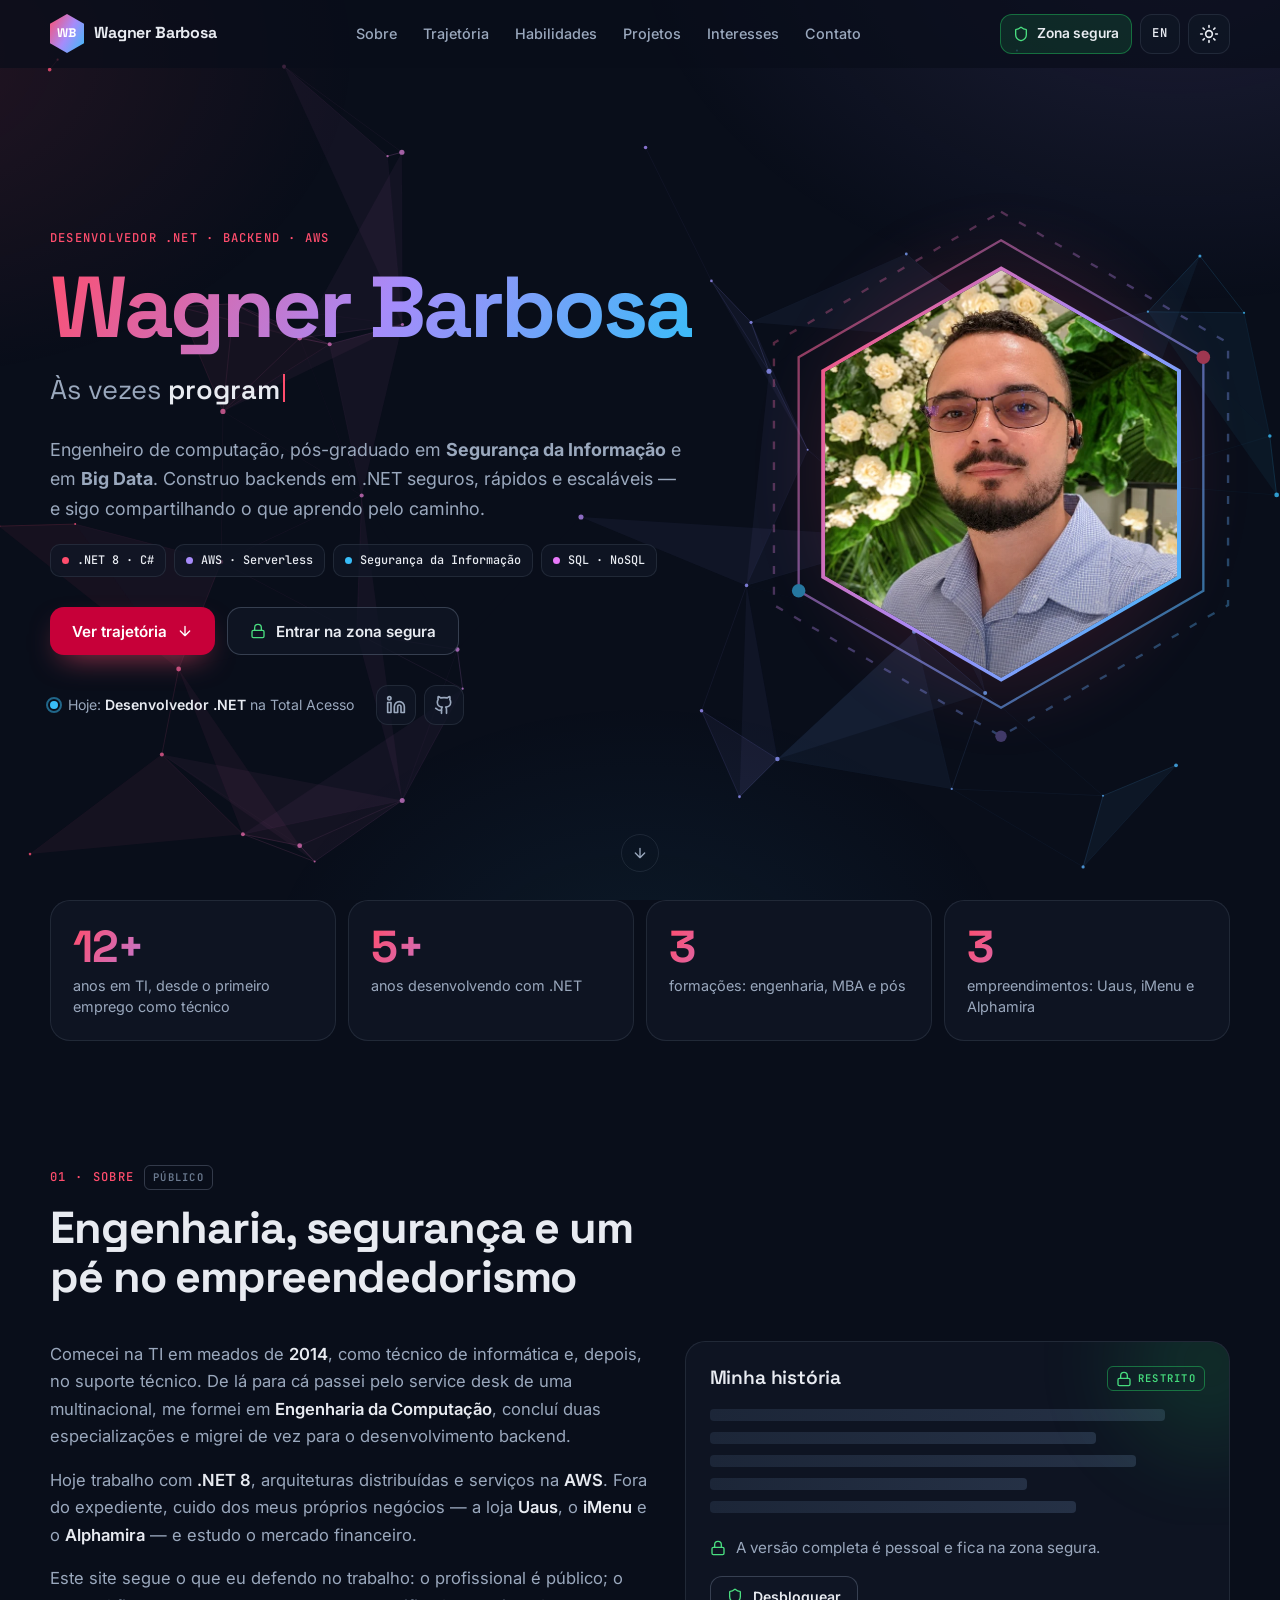
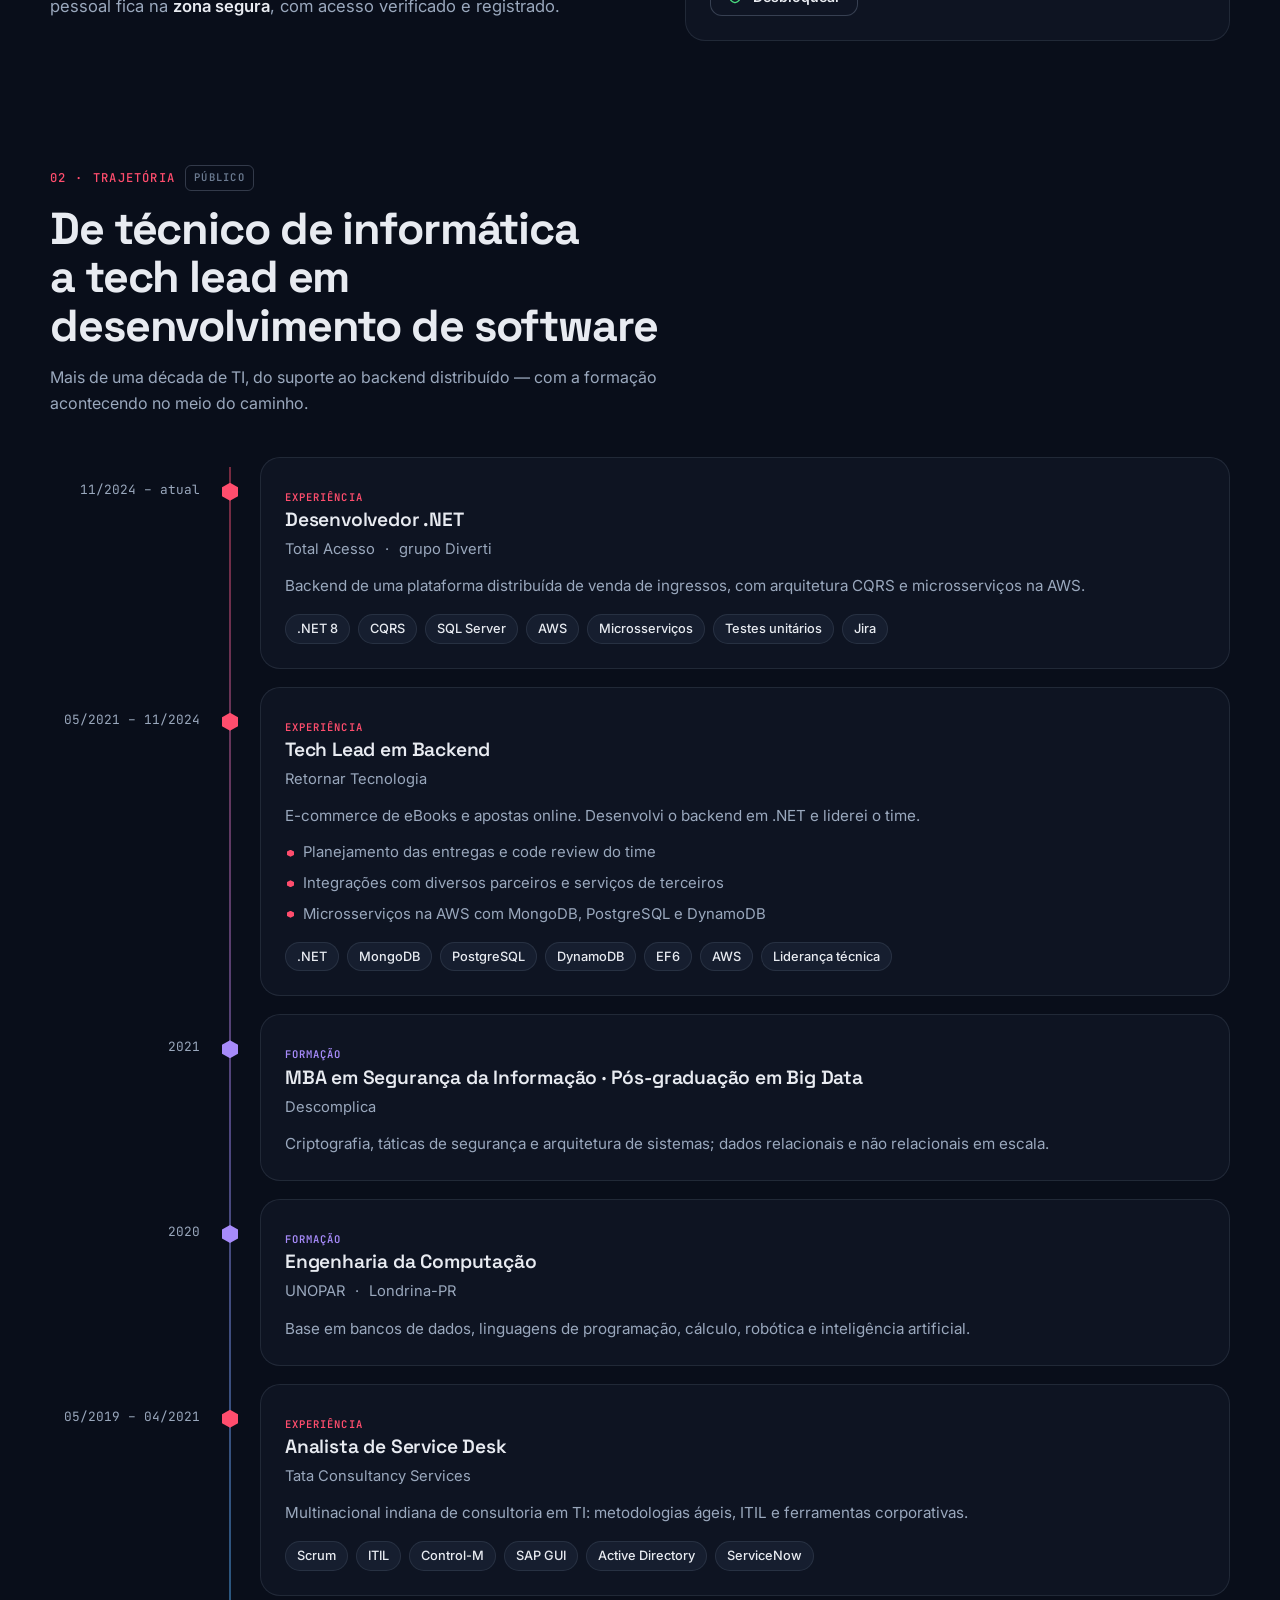
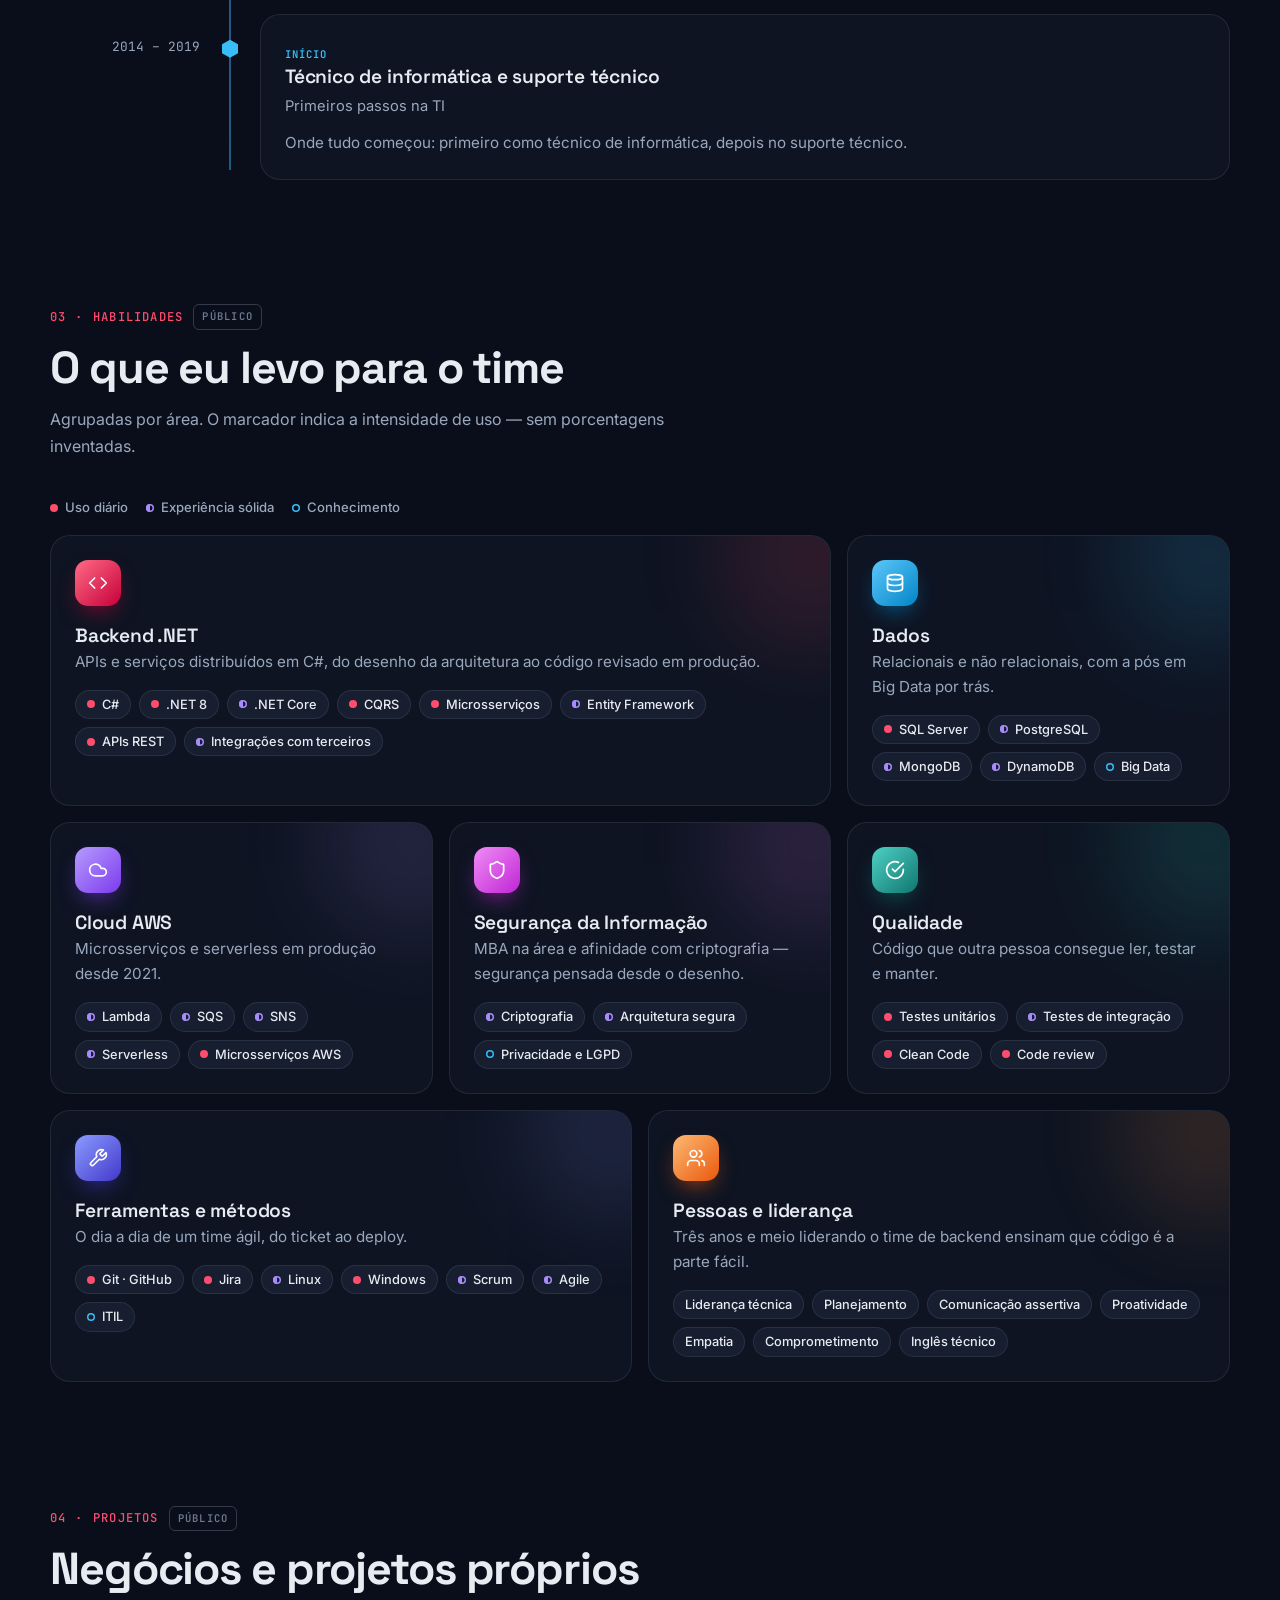
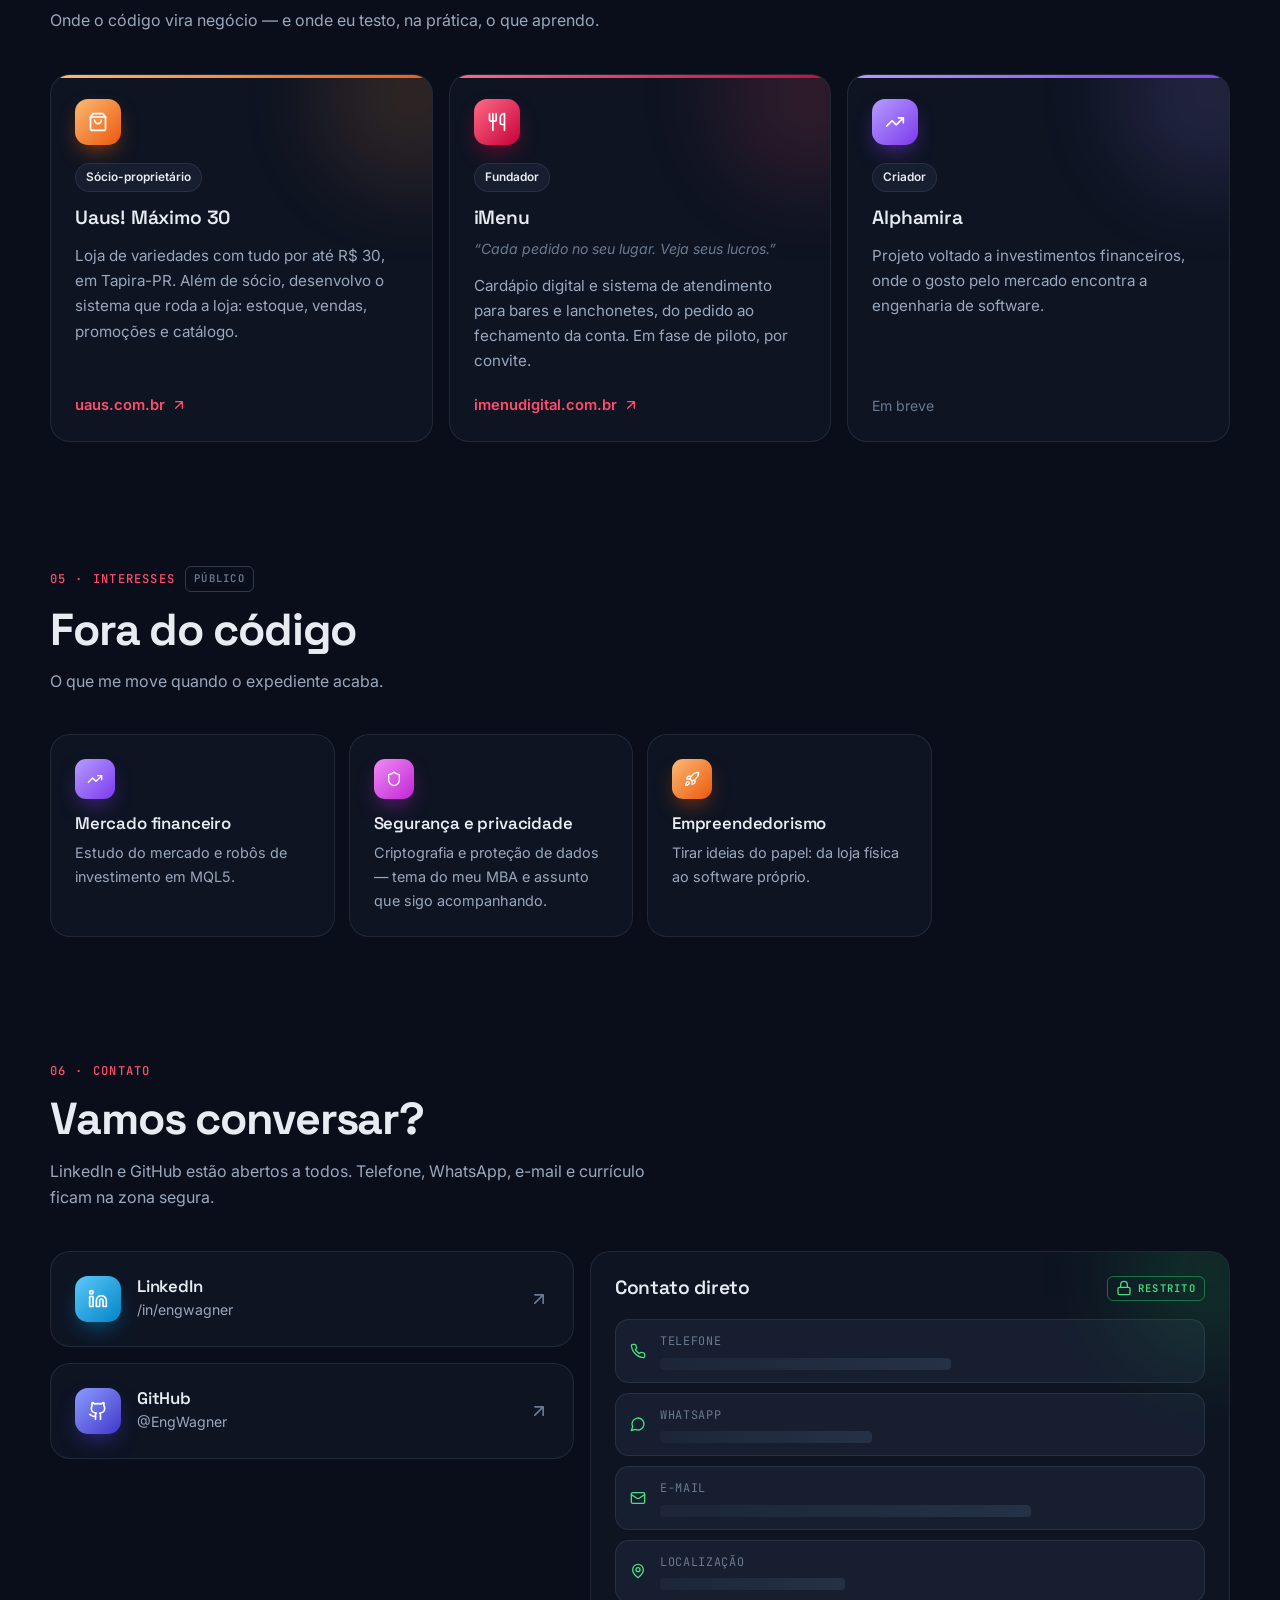
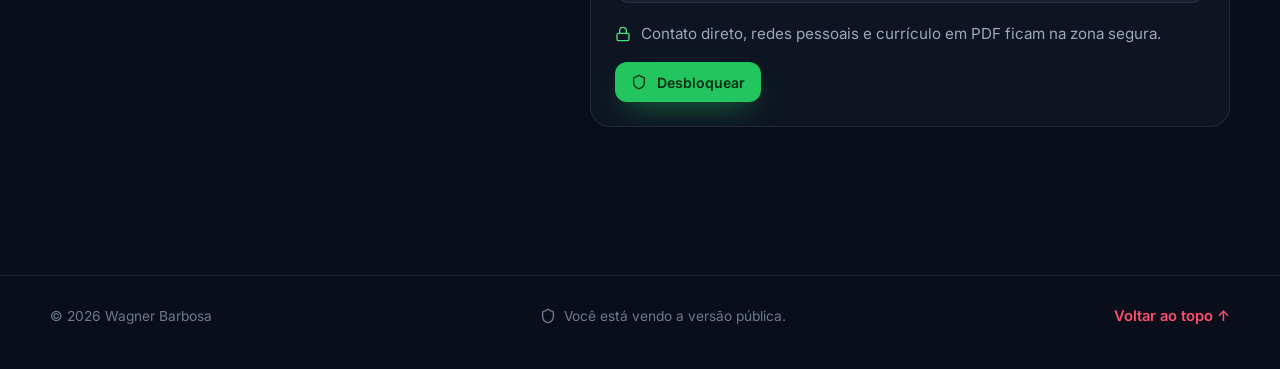
==== index.html @ 71bdfe39 "Redesign do site: tema escuro, polígonos, versão em inglês e zona segura - Página única com rolagem:" ====
<!doctype html>
<html lang="pt-BR" data-theme="dark">
<head>
  <meta charset="utf-8">
  <meta name="viewport" content="width=device-width, initial-scale=1">
  <title>Wagner Barbosa · Desenvolvedor .NET</title>
  <meta name="description" content="Engenheiro de computação, pós-graduado em Segurança da Informação e em Big Data. Desenvolvedor .NET com foco em backend, AWS e dados.">
  <meta name="author" content="Wagner Barbosa">
  <meta name="color-scheme" content="dark light">
  <meta name="theme-color" content="#090e1a">
  <link rel="canonical" href="https://engwagner.com.br/">
  <link rel="alternate" hreflang="pt-BR" href="https://engwagner.com.br/">
  <link rel="alternate" hreflang="en" href="https://engwagner.com.br/en/">
  <link rel="alternate" hreflang="x-default" href="https://engwagner.com.br/">

  <!-- Prévia de link (LinkedIn, WhatsApp, buscadores) -->
  <meta property="og:type" content="website">
  <meta property="og:site_name" content="Wagner Barbosa">
  <meta property="og:title" content="Wagner Barbosa · Desenvolvedor .NET">
  <meta property="og:description" content="Backend em .NET, AWS e dados — com pós em Segurança da Informação e em Big Data.">
  <meta property="og:url" content="https://engwagner.com.br/">
  <meta property="og:image" content="https://engwagner.com.br/images/og-image.png">
  <meta property="og:image:width" content="1200">
  <meta property="og:image:height" content="630">
  <meta property="og:image:alt" content="Wagner Barbosa — Desenvolvedor .NET">
  <meta property="og:locale" content="pt_BR">
  <meta property="og:locale:alternate" content="en_US">
  <meta name="twitter:card" content="summary_large_image">

  <!-- Zona segura: preenchidas quando o Worker for publicado (PLANO-REDESIGN.md, §12).
       Vazias, o modal avisa que a zona ainda não está no ar. -->
  <meta name="zone-endpoint" content="">
  <meta name="zone-sitekey" content="">

  <!-- Tema antes da primeira pintura: escuro por padrão, sem "piscar". -->
  <script>
    (function () {
      var d = document.documentElement;
      d.classList.add('js');
      try {
        var t = localStorage.getItem('theme');
        if (t === 'light' || t === 'dark') d.setAttribute('data-theme', t);
      } catch (e) {}
    })();
  </script>

  <link rel="preconnect" href="https://fonts.googleapis.com">
  <link rel="preconnect" href="https://fonts.gstatic.com" crossorigin>
  <link href="https://fonts.googleapis.com/css2?family=Inter:wght@400;500;600&family=JetBrains+Mono:wght@400;500;600&family=Space+Grotesk:wght@500;600;700&display=swap" rel="stylesheet">
  <link rel="icon" href="images/favicon.svg" type="image/svg+xml">
  <link rel="icon" href="images/favicon-32.png" sizes="32x32" type="image/png">
  <link rel="apple-touch-icon" href="images/apple-touch-icon.png">

  <link rel="stylesheet" href="css/tokens.css">
  <link rel="stylesheet" href="css/styles.css">

  <script defer src="js/strings.js"></script>
  <script defer src="js/polygons.js"></script>
  <script defer src="js/zone.js"></script>
  <script defer src="js/main.js"></script>

  <!-- Google Analytics (gtag.js) -->
  <script async src="https://www.googletagmanager.com/gtag/js?id=G-HW10G16KTK"></script>
  <script>
    window.dataLayer = window.dataLayer || [];
    function gtag() { dataLayer.push(arguments); }
    gtag('js', new Date());
    gtag('config', 'G-HW10G16KTK');
  </script>

  <script type="application/ld+json">
  {
    "@context": "https://schema.org",
    "@type": "Person",
    "name": "Wagner Barbosa",
    "url": "https://engwagner.com.br/",
    "image": "https://engwagner.com.br/images/wagner.webp",
    "jobTitle": "Desenvolvedor .NET",
    "worksFor": { "@type": "Organization", "name": "Total Acesso" },
    "alumniOf": { "@type": "CollegeOrUniversity", "name": "UNOPAR" },
    "knowsAbout": [".NET", "C#", "CQRS", "AWS", "SQL Server", "PostgreSQL", "MongoDB", "DynamoDB", "Segurança da Informação", "Big Data"],
    "sameAs": ["https://www.linkedin.com/in/engwagner/", "https://github.com/EngWagner"]
  }
  </script>
</head>

<body>
  <a class="skip-link" href="#conteudo">Pular para o conteúdo</a>

  <!-- Ícones (Lucide, licença ISC) -->
  <svg width="0" height="0" style="position:absolute" aria-hidden="true">
    <symbol id="i-sun" viewBox="0 0 24 24"><circle cx="12" cy="12" r="4"/><path d="M12 2v2M12 20v2M4.93 4.93l1.41 1.41M17.66 17.66l1.41 1.41M2 12h2M20 12h2M6.34 17.66l-1.41 1.41M19.07 4.93l-1.41 1.41"/></symbol>
    <symbol id="i-moon" viewBox="0 0 24 24"><path d="M12 3a6 6 0 0 0 9 9 9 9 0 1 1-9-9Z"/></symbol>
    <symbol id="i-shield" viewBox="0 0 24 24"><path d="M20 13c0 5-3.5 7.5-7.66 8.95a1 1 0 0 1-.67-.01C7.5 20.5 4 18 4 13V6a1 1 0 0 1 1-1c2 0 4.5-1.2 6.24-2.72a1.17 1.17 0 0 1 1.52 0C14.51 3.81 17 5 19 5a1 1 0 0 1 1 1z"/></symbol>
    <symbol id="i-shield-check" viewBox="0 0 24 24"><path d="M20 13c0 5-3.5 7.5-7.66 8.95a1 1 0 0 1-.67-.01C7.5 20.5 4 18 4 13V6a1 1 0 0 1 1-1c2 0 4.5-1.2 6.24-2.72a1.17 1.17 0 0 1 1.52 0C14.51 3.81 17 5 19 5a1 1 0 0 1 1 1z"/><path d="m9 12 2 2 4-4"/></symbol>
    <symbol id="i-lock" viewBox="0 0 24 24"><rect width="18" height="11" x="3" y="11" rx="2"/><path d="M7 11V7a5 5 0 0 1 10 0v4"/></symbol>
    <symbol id="i-menu" viewBox="0 0 24 24"><path d="M4 6h16M4 12h16M4 18h16"/></symbol>
    <symbol id="i-x" viewBox="0 0 24 24"><path d="M18 6 6 18M6 6l12 12"/></symbol>
    <symbol id="i-arrow-down" viewBox="0 0 24 24"><path d="M12 5v14M19 12l-7 7-7-7"/></symbol>
    <symbol id="i-arrow-up-right" viewBox="0 0 24 24"><path d="M7 7h10v10M7 17 17 7"/></symbol>
    <symbol id="i-download" viewBox="0 0 24 24"><path d="M21 15v4a2 2 0 0 1-2 2H5a2 2 0 0 1-2-2v-4"/><path d="m7 10 5 5 5-5M12 15V3"/></symbol>
    <symbol id="i-mail" viewBox="0 0 24 24"><rect width="20" height="16" x="2" y="4" rx="2"/><path d="m22 7-8.97 5.7a1.94 1.94 0 0 1-2.06 0L2 7"/></symbol>
    <symbol id="i-phone" viewBox="0 0 24 24"><path d="M22 16.92v3a2 2 0 0 1-2.18 2 19.79 19.79 0 0 1-8.63-3.07 19.5 19.5 0 0 1-6-6 19.79 19.79 0 0 1-3.07-8.67A2 2 0 0 1 4.11 2h3a2 2 0 0 1 2 1.72 12.84 12.84 0 0 0 .7 2.81 2 2 0 0 1-.45 2.11L8.09 9.91a16 16 0 0 0 6 6l1.27-1.27a2 2 0 0 1 2.11-.45 12.84 12.84 0 0 0 2.81.7A2 2 0 0 1 22 16.92z"/></symbol>
    <symbol id="i-chat" viewBox="0 0 24 24"><path d="M7.9 20A9 9 0 1 0 4 16.1L2 22Z"/></symbol>
    <symbol id="i-pin" viewBox="0 0 24 24"><path d="M20 10c0 6-8 12-8 12s-8-6-8-12a8 8 0 0 1 16 0Z"/><circle cx="12" cy="10" r="3"/></symbol>
    <symbol id="i-copy" viewBox="0 0 24 24"><rect width="14" height="14" x="8" y="8" rx="2"/><path d="M4 16c-1.1 0-2-.9-2-2V4c0-1.1.9-2 2-2h10c1.1 0 2 .9 2 2"/></symbol>
    <symbol id="i-check" viewBox="0 0 24 24"><path d="M20 6 9 17l-5-5"/></symbol>
    <symbol id="i-code" viewBox="0 0 24 24"><path d="m16 18 6-6-6-6M8 6l-6 6 6 6"/></symbol>
    <symbol id="i-database" viewBox="0 0 24 24"><ellipse cx="12" cy="5" rx="9" ry="3"/><path d="M3 5v14a9 3 0 0 0 18 0V5"/><path d="M3 12a9 3 0 0 0 18 0"/></symbol>
    <symbol id="i-cloud" viewBox="0 0 24 24"><path d="M17.5 19H9a7 7 0 1 1 6.71-9h1.79a4.5 4.5 0 1 1 0 9Z"/></symbol>
    <symbol id="i-check-circle" viewBox="0 0 24 24"><path d="M22 11.08V12a10 10 0 1 1-5.93-9.14"/><path d="m9 11 3 3L22 4"/></symbol>
    <symbol id="i-wrench" viewBox="0 0 24 24"><path d="M14.7 6.3a1 1 0 0 0 0 1.4l1.6 1.6a1 1 0 0 0 1.4 0l3.77-3.77a6 6 0 0 1-7.94 7.94l-6.91 6.91a2.12 2.12 0 0 1-3-3l6.91-6.91a6 6 0 0 1 7.94-7.94l-3.76 3.76z"/></symbol>
    <symbol id="i-users" viewBox="0 0 24 24"><path d="M16 21v-2a4 4 0 0 0-4-4H6a4 4 0 0 0-4 4v2"/><circle cx="9" cy="7" r="4"/><path d="M22 21v-2a4 4 0 0 0-3-3.87M16 3.13a4 4 0 0 1 0 7.75"/></symbol>
    <symbol id="i-trending" viewBox="0 0 24 24"><path d="m22 7-8.5 8.5-5-5L2 17"/><path d="M16 7h6v6"/></symbol>
    <symbol id="i-bag" viewBox="0 0 24 24"><path d="M6 2 3 6v14a2 2 0 0 0 2 2h14a2 2 0 0 0 2-2V6l-3-4Z"/><path d="M3 6h18M16 10a4 4 0 0 1-8 0"/></symbol>
    <symbol id="i-utensils" viewBox="0 0 24 24"><path d="M3 2v7c0 1.1.9 2 2 2h4a2 2 0 0 0 2-2V2M7 2v20M21 15V2a5 5 0 0 0-5 5v6c0 1.1.9 2 2 2h3Zm0 0v7"/></symbol>
    <symbol id="i-rocket" viewBox="0 0 24 24"><path d="M4.5 16.5c-1.5 1.26-2 5-2 5s3.74-.5 5-2c.71-.84.7-2.13-.09-2.91a2.18 2.18 0 0 0-2.91-.09z"/><path d="m12 15-3-3a22 22 0 0 1 2-3.95A12.88 12.88 0 0 1 22 2c0 2.72-.78 7.5-6 11a22.35 22.35 0 0 1-4 2z"/><path d="M9 12H4s.55-3.03 2-4c1.62-1.08 5 0 5 0M12 15v5s3.03-.55 4-2c1.08-1.62 0-5 0-5"/></symbol>
    <symbol id="i-log-out" viewBox="0 0 24 24"><path d="M9 21H5a2 2 0 0 1-2-2V5a2 2 0 0 1 2-2h4"/><path d="m16 17 5-5-5-5M21 12H9"/></symbol>
    <symbol id="i-linkedin" viewBox="0 0 24 24"><path d="M16 8a6 6 0 0 1 6 6v7h-4v-7a2 2 0 0 0-2-2 2 2 0 0 0-2 2v7h-4v-7a6 6 0 0 1 6-6z"/><rect width="4" height="12" x="2" y="9"/><circle cx="4" cy="4" r="2"/></symbol>
    <symbol id="i-github" viewBox="0 0 24 24"><path d="M15 22v-4a4.8 4.8 0 0 0-1-3.5c3 0 6-2 6-5.5.08-1.25-.27-2.48-1-3.5.28-1.15.28-2.35 0-3.5 0 0-1 0-3 1.5-2.64-.5-5.36-.5-8 0C6 2 5 2 5 2c-.3 1.15-.3 2.35 0 3.5A5.403 5.403 0 0 0 4 9c0 3.5 3 5.5 6 5.5-.39.49-.68 1.05-.85 1.65-.17.6-.22 1.23-.15 1.85v4"/><path d="M9 18c-4.51 2-5-2-7-2"/></symbol>
    <symbol id="i-instagram" viewBox="0 0 24 24"><rect width="20" height="20" x="2" y="2" rx="5"/><path d="M16 11.37A4 4 0 1 1 12.63 8 4 4 0 0 1 16 11.37zM17.5 6.5h.01"/></symbol>
    <symbol id="i-facebook" viewBox="0 0 24 24"><path d="M18 2h-3a5 5 0 0 0-5 5v3H7v4h3v8h4v-8h3l1-4h-4V7a1 1 0 0 1 1-1h3z"/></symbol>
  </svg>

  <!-- Fundo: malha de polígonos (canvas) + brilhos -->
  <div class="mesh" aria-hidden="true"><canvas id="mesh"></canvas></div>
  <div class="mesh-glow" aria-hidden="true"></div>

  <!-- ===================== CABEÇALHO ===================== -->
  <header class="site-header" id="site-header">
    <div class="container header-inner">
      <a class="brand" href="#inicio" aria-label="Wagner Barbosa">
        <span class="brand-mark" aria-hidden="true">WB</span>
        <span class="brand-name">Wagner Barbosa</span>
      </a>

      <nav class="nav" id="nav" aria-label="Principal">
        <ul>
          <li><a href="#sobre">Sobre</a></li>
          <li><a href="#trajetoria">Trajetória</a></li>
          <li><a href="#habilidades">Habilidades</a></li>
          <li><a href="#projetos">Projetos</a></li>
          <li><a href="#interesses">Interesses</a></li>
          <li><a href="#contato">Contato</a></li>
        </ul>
      </nav>

      <div class="header-actions">
        <div class="zone-wrap" id="zone-wrap">
          <button class="zone-btn" type="button" data-zone-open aria-haspopup="dialog" aria-describedby="zone-tip">
            <svg class="i i-sm i-shield" aria-hidden="true"><use href="#i-shield"/></svg>
            <svg class="i i-sm i-shield-check" aria-hidden="true"><use href="#i-shield-check"/></svg>
            <span class="zone-label">Zona segura</span>
            <span class="zone-timer" id="zone-timer"></span>
          </button>
          <!-- Tooltip: ao passar o mouse ou focar pelo teclado -->
          <span class="zone-tip" role="tooltip" id="zone-tip">
            <span class="tip-off"><strong>O que é a zona segura?</strong><span>Meu contato direto, o currículo e a minha história. Para entrar: consentimento e verificação anti-robô — o acesso fica registrado.</span></span>
            <span class="tip-on"><strong>Zona segura ativa</strong><span>Clique para ver o registro do seu acesso ou para sair.</span></span>
          </span>
          <!-- Sugestão: uma vez por sessão (5 s na página ou um terço rolado) -->
          <div class="zone-nudge" id="zone-nudge" role="region" aria-live="polite" aria-label="Sugestão" hidden>
            <span class="card-icon tone-zone"><svg class="i i-sm" aria-hidden="true"><use href="#i-shield"/></svg></span>
            <div>
              <h3>Deseja falar comigo ou ver mais detalhes?</h3>
              <p>Contato direto, currículo e a minha história estão na zona segura. É rápido: consentimento, um clique de verificação e pronto.</p>
              <div class="nudge-actions">
                <button class="btn btn-ghost btn-sm" type="button" data-nudge-close>Agora não</button>
                <button class="btn btn-zone btn-sm" type="button" data-zone-open><span>Visualizar</span></button>
              </div>
            </div>
          </div>
        </div>
        <a class="icon-btn lang-btn" id="lang-link" href="en/" hreflang="en" lang="en" aria-label="English version">EN</a>
        <button class="icon-btn theme-btn" type="button" id="theme-toggle">
          <svg class="i i-sun" aria-hidden="true"><use href="#i-sun"/></svg>
          <svg class="i i-moon" aria-hidden="true"><use href="#i-moon"/></svg>
        </button>
        <button class="icon-btn menu-btn" type="button" id="menu-toggle" aria-expanded="false" aria-controls="nav">
          <svg class="i i-menu" aria-hidden="true"><use href="#i-menu"/></svg>
          <svg class="i i-x" aria-hidden="true"><use href="#i-x"/></svg>
        </button>
      </div>
    </div>
  </header>

  <main id="conteudo">

    <!-- ===================== HERÓI ===================== -->
    <section class="hero" id="inicio">
      <div class="container hero-grid">
        <div class="hero-text">
          <p class="eyebrow reveal">Desenvolvedor .NET · Backend · AWS</p>
          <h1 class="reveal"><span class="grad-text">Wagner Barbosa</span></h1>
          <p class="rotator reveal">
            <span>Às vezes</span>
            <span class="txt-rotate" aria-hidden="true" data-rotate='["engenheiro", "programador", "empreendedor", "investidor"]'></span><span class="caret" aria-hidden="true"></span>
            <span class="sr-only">engenheiro, programador, empreendedor e investidor.</span>
          </p>
          <p class="lead reveal">Engenheiro de computação, pós-graduado em <strong>Segurança da Informação</strong> e em <strong>Big Data</strong>. Construo backends em .NET seguros, rápidos e escaláveis — e sigo compartilhando o que aprendo pelo caminho.</p>
          <ul class="hero-stack reveal" aria-label="Principais tecnologias">
            <li><span class="dot" style="--d: var(--accent)"></span>.NET 8 · C#</li>
            <li><span class="dot" style="--d: var(--violet)"></span>AWS · Serverless</li>
            <li><span class="dot" style="--d: var(--sky)"></span><span>Segurança da Informação</span></li>
            <li><span class="dot" style="--d: #e879f9"></span>SQL · NoSQL</li>
          </ul>
          <div class="cta-row reveal">
            <a class="btn btn-primary" href="#trajetoria">
              <span>Ver trajetória</span>
              <svg class="i i-sm" aria-hidden="true"><use href="#i-arrow-down"/></svg>
            </a>
            <!-- RESTRITO: com a zona aberta, vira o botão do currículo -->
            <span data-zone-slot="hero-cta">
              <button class="btn btn-ghost" type="button" data-zone-open>
                <svg class="i i-sm" aria-hidden="true"><use href="#i-lock"/></svg>
                <span>Entrar na zona segura</span>
              </button>
            </span>
          </div>
          <div class="hero-meta reveal">
            <span class="status"><span class="pulse" aria-hidden="true"></span><span>Hoje: <strong>Desenvolvedor .NET</strong> na Total Acesso</span></span>
            <div class="socials">
              <a class="social" href="https://www.linkedin.com/in/engwagner/" target="_blank" rel="noopener noreferrer" aria-label="LinkedIn"><svg class="i" aria-hidden="true"><use href="#i-linkedin"/></svg></a>
              <a class="social" href="https://github.com/EngWagner" target="_blank" rel="noopener noreferrer" aria-label="GitHub"><svg class="i" aria-hidden="true"><use href="#i-github"/></svg></a>
            </div>
          </div>
        </div>

        <div class="portrait reveal">
          <div class="portrait-ring" aria-hidden="true"></div>
          <div class="portrait-img">
            <img src="images/wagner.webp" width="720" height="831" alt="Foto de Wagner Barbosa" fetchpriority="high">
          </div>
          <!-- Moldura decorativa: dois hexágonos girando devagar em volta da foto -->
          <svg class="portrait-orbit" viewBox="-52 -52 104 104" aria-hidden="true">
            <defs>
              <linearGradient id="orbit-grad" x1="0" y1="0" x2="1" y2="1">
                <stop offset="0" style="stop-color: var(--accent)"/>
                <stop offset=".5" style="stop-color: var(--violet)"/>
                <stop offset="1" style="stop-color: var(--sky)"/>
              </linearGradient>
            </defs>
            <g class="orbit orbit-a">
              <polygon points="0,-45 38.97,-22.5 38.97,22.5 0,45 -38.97,22.5 -38.97,-22.5"/>
              <circle cx="38.97" cy="-22.5" r="1.3" style="fill: var(--accent)"/>
              <circle cx="-38.97" cy="22.5" r="1.3" style="fill: var(--sky)"/>
            </g>
            <g class="orbit orbit-b">
              <polygon points="0,-50.5 43.73,-25.25 43.73,25.25 0,50.5 -43.73,25.25 -43.73,-25.25"/>
              <circle cx="0" cy="50.5" r="1.1" style="fill: var(--violet)"/>
            </g>
          </svg>
        </div>
      </div>
      <a class="scroll-hint" href="#numeros" aria-label="Rolar para baixo"><svg class="i i-sm" aria-hidden="true"><use href="#i-arrow-down"/></svg></a>
    </section>

    <!-- ===================== NÚMEROS ===================== -->
    <section class="container" id="numeros" aria-label="Em números">
      <div class="stats">
        <div class="stat reveal"><div class="stat-num grad-text"><span data-years-since="2014-06">12</span>+</div><div class="stat-label">anos em TI, desde o primeiro emprego como técnico</div></div>
        <div class="stat reveal"><div class="stat-num grad-text"><span data-years-since="2021-05">5</span>+</div><div class="stat-label">anos desenvolvendo com .NET</div></div>
        <div class="stat reveal"><div class="stat-num grad-text">3</div><div class="stat-label">formações: engenharia, MBA e pós</div></div>
        <div class="stat reveal"><div class="stat-num grad-text">3</div><div class="stat-label">empreendimentos: Uaus, iMenu e Alphamira</div></div>
      </div>
    </section>

    <!-- ===================== 01 · SOBRE ===================== -->
    <section class="section" id="sobre">
      <div class="container">
        <header class="section-head reveal">
          <p class="eyebrow">01 · <span>Sobre</span> <span class="class-tag">Público</span></p>
          <h2 class="section-title">Engenharia, segurança e um pé no empreendedorismo</h2>
        </header>

        <div class="about-grid">
          <div class="prose reveal">
            <p>Comecei na TI em meados de <strong>2014</strong>, como técnico de informática e, depois, no suporte técnico. De lá para cá passei pelo service desk de uma multinacional, me formei em <strong>Engenharia da Computação</strong>, concluí duas especializações e migrei de vez para o desenvolvimento backend.</p>
            <p>Hoje trabalho com <strong>.NET 8</strong>, arquiteturas distribuídas e serviços na <strong>AWS</strong>. Fora do expediente, cuido dos meus próprios negócios — a loja <strong>Uaus</strong>, o <strong>iMenu</strong> e o <strong>Alphamira</strong> — e estudo o mercado financeiro.</p>
            <p>Este site segue o que eu defendo no trabalho: o profissional é público; o pessoal fica na <strong>zona segura</strong>, com acesso verificado e registrado.</p>
          </div>

          <!-- RESTRITO: o texto real chega do Worker depois da verificação -->
          <article class="card reveal tone-zone" data-zone-slot="story">
            <span class="card-glow" aria-hidden="true"></span>
            <div class="restricted-head">
              <h3>Minha história</h3>
              <span class="class-tag is-restricted"><svg class="i i-sm" aria-hidden="true"><use href="#i-lock"/></svg><span>Restrito</span></span>
            </div>
            <div class="redacted" aria-hidden="true"><span></span><span></span><span></span><span></span><span></span></div>
            <p class="locked-note"><svg class="i i-sm" aria-hidden="true"><use href="#i-lock"/></svg><span>A versão completa é pessoal e fica na zona segura.</span></p>
            <button class="btn btn-ghost btn-sm" type="button" data-zone-open>
              <svg class="i i-sm" aria-hidden="true"><use href="#i-shield"/></svg><span>Desbloquear</span>
            </button>
          </article>
        </div>
      </div>
    </section>

    <!-- ===================== 02 · TRAJETÓRIA ===================== -->
    <section class="section" id="trajetoria">
      <div class="container">
        <header class="section-head reveal">
          <p class="eyebrow">02 · <span>Trajetória</span> <span class="class-tag">Público</span></p>
          <h2 class="section-title">De técnico de informática a tech lead em desenvolvimento de software</h2>
          <p class="section-sub">Mais de uma década de TI, do suporte ao backend distribuído — com a formação acontecendo no meio do caminho.</p>
        </header>

        <ol class="timeline">
          <!-- ITEM DA TRAJETÓRIA — copie o <li> inteiro (nos dois idiomas).
               data-tipo: experiencia | formacao | inicio. O id vira link direto (#xp-...). -->
          <li class="tl-item reveal" data-tipo="experiencia" id="xp-total-acesso">
            <p class="tl-date"><time datetime="2024-11">11/2024</time> – <span>atual</span></p>
            <span class="tl-marker" aria-hidden="true"></span>
            <article class="card tl-card">
              <span class="type-pill">Experiência</span>
              <h3>Desenvolvedor .NET</h3>
              <p class="org"><span>Total Acesso</span><span aria-hidden="true">·</span><span>grupo Diverti</span></p>
              <p>Backend de uma plataforma distribuída de venda de ingressos, com arquitetura CQRS e microsserviços na AWS.</p>
              <ul class="chips" aria-label="Tecnologias">
                <li class="chip">.NET 8</li><li class="chip">CQRS</li><li class="chip">SQL Server</li><li class="chip">AWS</li>
                <li class="chip">Microsserviços</li><li class="chip">Testes unitários</li><li class="chip">Jira</li>
              </ul>
            </article>
          </li>
          <!-- /ITEM DA TRAJETÓRIA -->

          <li class="tl-item reveal" data-tipo="experiencia" id="xp-retornar">
            <p class="tl-date"><time datetime="2021-05">05/2021</time> – <time datetime="2024-11">11/2024</time></p>
            <span class="tl-marker" aria-hidden="true"></span>
            <article class="card tl-card">
              <span class="type-pill">Experiência</span>
              <h3>Tech Lead em Backend</h3>
              <p class="org"><span>Retornar Tecnologia</span></p>
              <p>E-commerce de eBooks e apostas online. Desenvolvi o backend em .NET e liderei o time.</p>
              <ul class="highlights">
                <li>Planejamento das entregas e code review do time</li>
                <li>Integrações com diversos parceiros e serviços de terceiros</li>
                <li>Microsserviços na AWS com MongoDB, PostgreSQL e DynamoDB</li>
              </ul>
              <ul class="chips" aria-label="Tecnologias">
                <li class="chip">.NET</li><li class="chip">MongoDB</li><li class="chip">PostgreSQL</li><li class="chip">DynamoDB</li>
                <li class="chip">EF6</li><li class="chip">AWS</li><li class="chip">Liderança técnica</li>
              </ul>
            </article>
          </li>

          <li class="tl-item reveal" data-tipo="formacao" id="edu-pos">
            <p class="tl-date"><time datetime="2021">2021</time></p>
            <span class="tl-marker" aria-hidden="true"></span>
            <article class="card tl-card">
              <span class="type-pill">Formação</span>
              <h3>MBA em Segurança da Informação · Pós-graduação em Big Data</h3>
              <p class="org"><span>Descomplica</span></p>
              <p>Criptografia, táticas de segurança e arquitetura de sistemas; dados relacionais e não relacionais em escala.</p>
            </article>
          </li>

          <li class="tl-item reveal" data-tipo="formacao" id="edu-engenharia">
            <p class="tl-date"><time datetime="2020">2020</time></p>
            <span class="tl-marker" aria-hidden="true"></span>
            <article class="card tl-card">
              <span class="type-pill">Formação</span>
              <h3>Engenharia da Computação</h3>
              <p class="org"><span>UNOPAR</span><span aria-hidden="true">·</span><span>Londrina-PR</span></p>
              <p>Base em bancos de dados, linguagens de programação, cálculo, robótica e inteligência artificial.</p>
            </article>
          </li>

          <li class="tl-item reveal" data-tipo="experiencia" id="xp-tcs">
            <p class="tl-date"><time datetime="2019-05">05/2019</time> – <time datetime="2021-04">04/2021</time></p>
            <span class="tl-marker" aria-hidden="true"></span>
            <article class="card tl-card">
              <span class="type-pill">Experiência</span>
              <h3>Analista de Service Desk</h3>
              <p class="org"><span>Tata Consultancy Services</span></p>
              <p>Multinacional indiana de consultoria em TI: metodologias ágeis, ITIL e ferramentas corporativas.</p>
              <ul class="chips" aria-label="Tecnologias">
                <li class="chip">Scrum</li><li class="chip">ITIL</li><li class="chip">Control-M</li><li class="chip">SAP GUI</li><li class="chip">Active Directory</li><li class="chip">ServiceNow</li>
              </ul>
            </article>
          </li>

          <li class="tl-item reveal" data-tipo="inicio" id="xp-inicio">
            <p class="tl-date"><time datetime="2014">2014</time> – <time datetime="2019">2019</time></p>
            <span class="tl-marker" aria-hidden="true"></span>
            <article class="card tl-card">
              <span class="type-pill">Início</span>
              <h3>Técnico de informática e suporte técnico</h3>
              <p class="org"><span>Primeiros passos na TI</span></p>
              <p>Onde tudo começou: primeiro como técnico de informática, depois no suporte técnico.</p>
            </article>
          </li>
        </ol>
      </div>
    </section>

    <!-- ===================== 03 · HABILIDADES ===================== -->
    <section class="section" id="habilidades">
      <div class="container">
        <header class="section-head reveal">
          <p class="eyebrow">03 · <span>Habilidades</span> <span class="class-tag">Público</span></p>
          <h2 class="section-title">O que eu levo para o time</h2>
          <p class="section-sub">Agrupadas por área. O marcador indica a intensidade de uso — sem porcentagens inventadas.</p>
        </header>

        <div class="bento-head reveal">
          <ul class="legend">
            <li class="chip" data-nivel="diario">Uso diário</li>
            <li class="chip" data-nivel="solido">Experiência sólida</li>
            <li class="chip" data-nivel="conhecimento">Conhecimento</li>
          </ul>
        </div>

        <div class="bento">
          <!-- CATEGORIA DE HABILIDADE — copie o <article> inteiro (nos dois idiomas).
               Chip: data-nivel="diario | solido | conhecimento", ou sem nível.
               Largura: is-wide (2/3) ou is-half (1/2); sem classe ocupa 1/3. -->
          <article class="card reveal tone-crimson is-wide">
            <span class="card-glow" aria-hidden="true"></span>
            <span class="card-icon"><svg class="i" aria-hidden="true"><use href="#i-code"/></svg></span>
            <h3>Backend .NET</h3>
            <p>APIs e serviços distribuídos em C#, do desenho da arquitetura ao código revisado em produção.</p>
            <ul class="chips">
              <li class="chip" data-nivel="diario">C#</li><li class="chip" data-nivel="diario">.NET 8</li><li class="chip" data-nivel="solido">.NET Core</li>
              <li class="chip" data-nivel="diario">CQRS</li><li class="chip" data-nivel="diario">Microsserviços</li>
              <li class="chip" data-nivel="solido">Entity Framework</li><li class="chip" data-nivel="diario">APIs REST</li>
              <li class="chip" data-nivel="solido">Integrações com terceiros</li>
            </ul>
          </article>
          <!-- /CATEGORIA DE HABILIDADE -->

          <article class="card reveal tone-sky">
            <span class="card-glow" aria-hidden="true"></span>
            <span class="card-icon"><svg class="i" aria-hidden="true"><use href="#i-database"/></svg></span>
            <h3>Dados</h3>
            <p>Relacionais e não relacionais, com a pós em Big Data por trás.</p>
            <ul class="chips">
              <li class="chip" data-nivel="diario">SQL Server</li><li class="chip" data-nivel="solido">PostgreSQL</li>
              <li class="chip" data-nivel="solido">MongoDB</li><li class="chip" data-nivel="solido">DynamoDB</li><li class="chip" data-nivel="conhecimento">Big Data</li>
            </ul>
          </article>

          <article class="card reveal tone-violet">
            <span class="card-glow" aria-hidden="true"></span>
            <span class="card-icon"><svg class="i" aria-hidden="true"><use href="#i-cloud"/></svg></span>
            <h3>Cloud AWS</h3>
            <p>Microsserviços e serverless em produção desde 2021.</p>
            <ul class="chips">
              <li class="chip" data-nivel="solido">Lambda</li><li class="chip" data-nivel="solido">SQS</li><li class="chip" data-nivel="solido">SNS</li>
              <li class="chip" data-nivel="solido">Serverless</li><li class="chip" data-nivel="diario">Microsserviços AWS</li>
            </ul>
          </article>

          <article class="card reveal tone-fuchsia">
            <span class="card-glow" aria-hidden="true"></span>
            <span class="card-icon"><svg class="i" aria-hidden="true"><use href="#i-shield"/></svg></span>
            <h3>Segurança da Informação</h3>
            <p>MBA na área e afinidade com criptografia — segurança pensada desde o desenho.</p>
            <ul class="chips">
              <li class="chip" data-nivel="solido">Criptografia</li>
              <li class="chip" data-nivel="solido">Arquitetura segura</li>
              <li class="chip" data-nivel="conhecimento">Privacidade e LGPD</li>
            </ul>
          </article>

          <article class="card reveal tone-teal">
            <span class="card-glow" aria-hidden="true"></span>
            <span class="card-icon"><svg class="i" aria-hidden="true"><use href="#i-check-circle"/></svg></span>
            <h3>Qualidade</h3>
            <p>Código que outra pessoa consegue ler, testar e manter.</p>
            <ul class="chips">
              <li class="chip" data-nivel="diario">Testes unitários</li><li class="chip" data-nivel="solido">Testes de integração</li>
              <li class="chip" data-nivel="diario">Clean Code</li><li class="chip" data-nivel="diario">Code review</li>
            </ul>
          </article>

          <article class="card reveal tone-indigo is-half">
            <span class="card-glow" aria-hidden="true"></span>
            <span class="card-icon"><svg class="i" aria-hidden="true"><use href="#i-wrench"/></svg></span>
            <h3>Ferramentas e métodos</h3>
            <p>O dia a dia de um time ágil, do ticket ao deploy.</p>
            <ul class="chips">
              <li class="chip" data-nivel="diario">Git · GitHub</li><li class="chip" data-nivel="diario">Jira</li><li class="chip" data-nivel="solido">Linux</li>
              <li class="chip" data-nivel="diario">Windows</li><li class="chip" data-nivel="solido">Scrum</li><li class="chip" data-nivel="solido">Agile</li><li class="chip" data-nivel="conhecimento">ITIL</li>
            </ul>
          </article>

          <article class="card reveal tone-orange is-half">
            <span class="card-glow" aria-hidden="true"></span>
            <span class="card-icon"><svg class="i" aria-hidden="true"><use href="#i-users"/></svg></span>
            <h3>Pessoas e liderança</h3>
            <p>Três anos e meio liderando o time de backend ensinam que código é a parte fácil.</p>
            <ul class="chips">
              <li class="chip">Liderança técnica</li><li class="chip">Planejamento</li>
              <li class="chip">Comunicação assertiva</li><li class="chip">Proatividade</li>
              <li class="chip">Empatia</li><li class="chip">Comprometimento</li><li class="chip">Inglês técnico</li>
            </ul>
          </article>
        </div>
      </div>
    </section>

    <!-- ===================== 04 · PROJETOS ===================== -->
    <section class="section" id="projetos">
      <div class="container">
        <header class="section-head reveal">
          <p class="eyebrow">04 · <span>Projetos</span> <span class="class-tag">Público</span></p>
          <h2 class="section-title">Negócios e projetos próprios</h2>
          <p class="section-sub">Onde o código vira negócio — e onde eu testo, na prática, o que aprendo.</p>
        </header>

        <div class="projects">
          <!-- PROJETO — copie o <article> inteiro (nos dois idiomas) -->
          <article class="card project reveal tone-orange">
            <span class="card-glow" aria-hidden="true"></span>
            <span class="card-icon"><svg class="i" aria-hidden="true"><use href="#i-bag"/></svg></span>
            <span class="role">Sócio-proprietário</span>
            <h3>Uaus! Máximo 30</h3>
            <p>Loja de variedades com tudo por até R$ 30, em Tapira-PR. Além de sócio, desenvolvo o sistema que roda a loja: estoque, vendas, promoções e catálogo.</p>
            <a class="link-arrow" href="https://uaus.com.br" target="_blank" rel="noopener noreferrer">uaus.com.br <svg class="i i-sm" aria-hidden="true"><use href="#i-arrow-up-right"/></svg></a>
          </article>
          <!-- /PROJETO -->

          <article class="card project reveal tone-crimson">
            <span class="card-glow" aria-hidden="true"></span>
            <span class="card-icon"><svg class="i" aria-hidden="true"><use href="#i-utensils"/></svg></span>
            <span class="role">Fundador</span>
            <h3>iMenu</h3>
            <p class="tagline">“Cada pedido no seu lugar. Veja seus lucros.”</p>
            <p>Cardápio digital e sistema de atendimento para bares e lanchonetes, do pedido ao fechamento da conta. Em fase de piloto, por convite.</p>
            <a class="link-arrow" href="https://imenudigital.com.br" target="_blank" rel="noopener noreferrer">imenudigital.com.br <svg class="i i-sm" aria-hidden="true"><use href="#i-arrow-up-right"/></svg></a>
          </article>

          <article class="card project reveal tone-violet">
            <span class="card-glow" aria-hidden="true"></span>
            <span class="card-icon"><svg class="i" aria-hidden="true"><use href="#i-trending"/></svg></span>
            <span class="role">Criador</span>
            <h3>Alphamira</h3>
            <p>Projeto voltado a investimentos financeiros, onde o gosto pelo mercado encontra a engenharia de software.</p>
            <span class="muted-link">Em breve</span>
          </article>
        </div>
      </div>
    </section>

    <!-- ===================== 05 · INTERESSES ===================== -->
    <section class="section" id="interesses">
      <div class="container">
        <header class="section-head reveal">
          <p class="eyebrow">05 · <span>Interesses</span> <span class="class-tag">Público</span></p>
          <h2 class="section-title">Fora do código</h2>
          <p class="section-sub">O que me move quando o expediente acaba.</p>
        </header>

        <div class="interests">
          <!-- INTERESSE / HOBBY — copie o <article> inteiro (nos dois idiomas).
               Cores: tone-crimson | tone-violet | tone-sky | tone-fuchsia | tone-indigo | tone-teal | tone-orange -->
          <article class="card interest reveal tone-violet">
            <span class="card-icon"><svg class="i i-sm" aria-hidden="true"><use href="#i-trending"/></svg></span>
            <h3>Mercado financeiro</h3>
            <p>Estudo do mercado e robôs de investimento em MQL5.</p>
          </article>
          <!-- /INTERESSE -->
          <article class="card interest reveal tone-fuchsia">
            <span class="card-icon"><svg class="i i-sm" aria-hidden="true"><use href="#i-shield"/></svg></span>
            <h3>Segurança e privacidade</h3>
            <p>Criptografia e proteção de dados — tema do meu MBA e assunto que sigo acompanhando.</p>
          </article>
          <article class="card interest reveal tone-orange">
            <span class="card-icon"><svg class="i i-sm" aria-hidden="true"><use href="#i-rocket"/></svg></span>
            <h3>Empreendedorismo</h3>
            <p>Tirar ideias do papel: da loja física ao software próprio.</p>
          </article>
        </div>
      </div>
    </section>

    <!-- ===================== 06 · CONTATO ===================== -->
    <section class="section" id="contato">
      <div class="container">
        <header class="section-head reveal">
          <p class="eyebrow">06 · <span>Contato</span></p>
          <h2 class="section-title">Vamos conversar?</h2>
          <p class="section-sub">LinkedIn e GitHub estão abertos a todos. Telefone, WhatsApp, e-mail e currículo ficam na zona segura.</p>
        </header>

        <div class="contact-grid">
          <div class="contact-public">
            <a class="card contact-card reveal tone-sky" href="https://www.linkedin.com/in/engwagner/" target="_blank" rel="noopener noreferrer">
              <span class="card-icon"><svg class="i" aria-hidden="true"><use href="#i-linkedin"/></svg></span>
              <div><h3>LinkedIn</h3><p>/in/engwagner</p></div>
              <svg class="i i-arrow" aria-hidden="true"><use href="#i-arrow-up-right"/></svg>
            </a>
            <a class="card contact-card reveal tone-indigo" href="https://github.com/EngWagner" target="_blank" rel="noopener noreferrer">
              <span class="card-icon"><svg class="i" aria-hidden="true"><use href="#i-github"/></svg></span>
              <div><h3>GitHub</h3><p>@EngWagner</p></div>
              <svg class="i i-arrow" aria-hidden="true"><use href="#i-arrow-up-right"/></svg>
            </a>
          </div>

          <!-- RESTRITO: os dados reais chegam do Worker depois da verificação -->
          <article class="card reveal tone-zone" data-zone-slot="contact">
            <span class="card-glow" aria-hidden="true"></span>
            <div class="restricted-head">
              <h3>Contato direto</h3>
              <span class="class-tag is-restricted"><svg class="i i-sm" aria-hidden="true"><use href="#i-lock"/></svg><span>Restrito</span></span>
            </div>
            <div class="contact-rows" aria-hidden="true">
              <div class="contact-row"><svg class="i i-sm"><use href="#i-phone"/></svg><div style="flex:1"><div class="label">Telefone</div><div class="redacted" style="margin:6px 0 0"><span style="width:55%"></span></div></div></div>
              <div class="contact-row"><svg class="i i-sm"><use href="#i-chat"/></svg><div style="flex:1"><div class="label">WhatsApp</div><div class="redacted" style="margin:6px 0 0"><span style="width:40%"></span></div></div></div>
              <div class="contact-row"><svg class="i i-sm"><use href="#i-mail"/></svg><div style="flex:1"><div class="label">E-mail</div><div class="redacted" style="margin:6px 0 0"><span style="width:70%"></span></div></div></div>
              <div class="contact-row"><svg class="i i-sm"><use href="#i-pin"/></svg><div style="flex:1"><div class="label">Localização</div><div class="redacted" style="margin:6px 0 0"><span style="width:35%"></span></div></div></div>
            </div>
            <p class="locked-note" style="margin-top:18px"><svg class="i i-sm" aria-hidden="true"><use href="#i-lock"/></svg><span>Contato direto, redes pessoais e currículo em PDF ficam na zona segura.</span></p>
            <button class="btn btn-zone btn-sm" type="button" data-zone-open>
              <svg class="i i-sm" aria-hidden="true"><use href="#i-shield"/></svg><span>Desbloquear</span>
            </button>
          </article>
        </div>
      </div>
    </section>
  </main>

  <footer class="site-footer">
    <div class="container footer-inner">
      <span>© <span id="year">2026</span> Wagner Barbosa</span>
      <span class="class-line"><svg class="i i-sm" aria-hidden="true"><use href="#i-shield"/></svg><span id="class-line">Você está vendo a versão pública.</span></span>
      <a class="link-arrow" href="#inicio">Voltar ao topo ↑</a>
    </div>
  </footer>

  <!-- ===================== MODAL DA ZONA SEGURA ===================== -->
  <dialog class="zone" id="zone-dialog" aria-labelledby="zone-title">
    <!-- Painel 1: consentimento + verificação -->
    <div data-pane="consent">
      <div class="zone-head tone-zone">
        <span class="card-glow" aria-hidden="true"></span>
        <span class="card-icon"><svg class="i" aria-hidden="true"><use href="#i-shield"/></svg></span>
        <h2 id="zone-title">Entrar na zona segura</h2>
        <p>Aqui ficam meu contato direto, o currículo e a minha história. Para mantê-los longe de robôs e de coleta automática, o acesso passa por uma verificação e fica registrado.</p>
        <button class="icon-btn zone-close" type="button" data-zone-close aria-label="Fechar"><svg class="i i-sm" aria-hidden="true"><use href="#i-x"/></svg></button>
      </div>
      <div class="zone-body">
        <div>
          <h3>O que fica registrado</h3>
          <ul class="zone-list">
            <li><svg class="i i-sm" aria-hidden="true"><use href="#i-check"/></svg><span>Data e hora do acesso</span></li>
            <li><svg class="i i-sm" aria-hidden="true"><use href="#i-check"/></svg><span>Seu endereço IP, guardado <strong>cifrado</strong> — só eu consigo ler, e só em caso de abuso</span></li>
            <li><svg class="i i-sm" aria-hidden="true"><use href="#i-check"/></svg><span>País aproximado</span></li>
            <li><svg class="i i-sm" aria-hidden="true"><use href="#i-check"/></svg><span>Navegador e sistema (user-agent)</span></li>
            <li><svg class="i i-sm" aria-hidden="true"><use href="#i-check"/></svg><span>A versão deste termo (v1)</span></li>
          </ul>
        </div>
        <div class="zone-facts">
          <div class="zone-fact"><strong>Para quê</strong><span>Identificar, pela via legal, quem fizer mau uso destes dados.</span></div>
          <div class="zone-fact"><strong>Por quanto tempo</strong><span>6 meses, com exclusão automática.</span></div>
          <div class="zone-fact"><strong>Nunca</strong><span>Venda, compartilhamento ou publicidade.</span></div>
        </div>
        <label class="consent">
          <input type="checkbox" id="zone-consent">
          <span>Li e concordo com o registro descrito acima. Posso pedir a exclusão quando quiser (LGPD).</span>
        </label>
        <div class="verify">
          <div class="turnstile-box" id="turnstile-box"></div>
          <p class="fine"><svg class="i i-sm" aria-hidden="true"><use href="#i-shield"/></svg><span>Verificação anti-robô feita pela Cloudflare (Turnstile).</span></p>
        </div>
        <p class="zone-error" id="zone-error" role="alert" hidden></p>
      </div>
      <div class="zone-foot">
        <p class="fine">Pedidos de acesso ou exclusão do registro: pelo LinkedIn (/in/engwagner).</p>
        <button class="btn btn-ghost btn-sm" type="button" data-zone-close>Cancelar</button>
        <button class="btn btn-zone btn-sm" type="button" id="zone-enter" disabled>
          <svg class="i i-sm" aria-hidden="true"><use href="#i-shield-check"/></svg><span>Entrar</span>
        </button>
      </div>
    </div>

    <!-- Painel 2: sessão ativa + transparência -->
    <div data-pane="session" hidden>
      <div class="zone-head tone-zone">
        <span class="card-glow" aria-hidden="true"></span>
        <span class="card-icon"><svg class="i" aria-hidden="true"><use href="#i-shield-check"/></svg></span>
        <h2 id="zone-session-title">Zona segura ativa</h2>
        <p>Transparência: este é o registro que o seu acesso gerou.</p>
        <button class="icon-btn zone-close" type="button" data-zone-close aria-label="Fechar"><svg class="i i-sm" aria-hidden="true"><use href="#i-x"/></svg></button>
      </div>
      <div class="zone-body">
        <dl class="record" id="zone-record"></dl>
      </div>
      <div class="zone-foot">
        <p class="fine">Para pedir acesso ou exclusão deste registro, fale comigo pelo LinkedIn.</p>
        <button class="btn btn-ghost btn-sm" type="button" id="zone-exit">
          <svg class="i i-sm" aria-hidden="true"><use href="#i-log-out"/></svg><span>Sair da zona segura</span>
        </button>
      </div>
    </div>
  </dialog>

  <div class="toast" id="toast" role="status" aria-live="polite"><svg class="i i-sm" aria-hidden="true"><use href="#i-shield-check"/></svg><span id="toast-text"></span></div>
</body>
</html>
---- css/tokens.css ----
/*
 * Tokens de design — um conjunto por tema.
 * Escuro é o padrão (:root). O claro só vale com <html data-theme="light">.
 * As cores da malha (--poly-*) ficam em "R G B" para o canvas montar rgba().
 */

:root {
  --font-display: "Space Grotesk", system-ui, sans-serif;
  --font-body: "Inter", system-ui, -apple-system, "Segoe UI", sans-serif;
  --font-mono: "JetBrains Mono", ui-monospace, "Cascadia Code", Consolas, monospace;

  --radius: 20px;
  --radius-sm: 12px;
  --header-h: 68px;
  --container: 1180px;
  --ease: cubic-bezier(0.2, 0.7, 0.2, 1);
  --hex: polygon(50% 0%, 100% 25%, 100% 75%, 50% 100%, 0% 75%, 0% 25%);

  /* ---------- Tema escuro (padrão) ---------- */
  color-scheme: dark;
  --bg: #090e1a;
  --surface: rgb(17 24 39 / 0.74);
  --surface-solid: #111827;
  --surface-2: rgb(30 41 59 / 0.55);
  --border: rgb(148 163 184 / 0.14);
  --border-strong: rgb(148 163 184 / 0.3);
  --text: #e8ebf1;
  --text-muted: #9aa8bd;
  --text-faint: #6b7a90;

  --accent: #ff4d6d;          /* texto e links: ~5,8:1 sobre o fundo */
  --accent-strong: #c70039;   /* superfícies com texto branco */
  --accent-soft: rgb(255 77 109 / 0.12);
  --violet: #a78bfa;
  --sky: #38bdf8;
  --grad: linear-gradient(120deg, #ff4d6d 0%, #a78bfa 52%, #38bdf8 100%);

  --poly-a: 255 77 109;
  --poly-b: 167 139 250;
  --poly-c: 56 189 248;
  --poly-line: 0.34;
  --poly-fill: 0.055;
  --poly-dot: 0.8;

  /* Zona segura: verde-esmeralda, separado do carmim da marca.
     O carmim continua sendo a marca; o verde quer dizer "seguro". */
  --zone: #4ade80;            /* texto e ícones: ~11:1 sobre o fundo */
  --zone-strong: #22c55e;     /* fundo dos botões, verde vivo... */
  --zone-on-strong: #052e16;  /* ...com texto escuro: ~6,5:1 (branco daria só 2,3:1) */
  --zone-rgb: 34 197 94;
  --zone-soft: rgb(34 197 94 / 0.14);
  --zone-grad: linear-gradient(120deg, #4ade80 0%, #2dd4bf 50%, #38bdf8 100%);

  --redact: #1c2638;
  --redact-hi: #263247;
  --shadow: 0 18px 40px -18px rgb(0 0 0 / 0.7);
}

:root[data-theme="light"] {
  color-scheme: light;
  --bg: #f5f6fa;
  --surface: rgb(255 255 255 / 0.8);
  --surface-solid: #ffffff;
  --surface-2: rgb(226 232 240 / 0.6);
  --border: rgb(15 23 42 / 0.1);
  --border-strong: rgb(15 23 42 / 0.2);
  --text: #0f172a;
  --text-muted: #475569;
  --text-faint: #64748b;

  --accent: #c70039;
  --accent-strong: #c70039;
  --accent-soft: rgb(199 0 57 / 0.08);
  --violet: #7c3aed;
  --sky: #0284c7;
  --grad: linear-gradient(120deg, #c70039 0%, #7c3aed 52%, #0284c7 100%);

  --poly-a: 199 0 57;
  --poly-b: 124 58 237;
  --poly-c: 2 132 199;
  --poly-line: 0.32;
  --poly-fill: 0.05;
  --poly-dot: 0.65;

  --zone: #15803d;            /* texto e ícones: ~4,6:1 sobre o fundo claro */
  --zone-strong: #22c55e;
  --zone-on-strong: #052e16;
  --zone-rgb: 22 163 74;
  --zone-soft: rgb(34 197 94 / 0.12);
  --zone-grad: linear-gradient(120deg, #22c55e 0%, #14b8a6 50%, #0ea5e9 100%);

  --redact: #dfe4ec;
  --redact-hi: #eef1f6;
  --shadow: 0 18px 40px -20px rgb(15 23 42 / 0.25);
}
---- css/styles.css ----
/* =========================================================
   engwagner.com.br — estilos do site
   Mobile-first. Cores e fontes vêm de tokens.css.
   ========================================================= */

/* ---------- Base ---------- */
*, *::before, *::after { box-sizing: border-box; margin: 0; padding: 0; }

html {
  background: var(--bg);
  color: var(--text);
  font-family: var(--font-body);
  -webkit-text-size-adjust: 100%;
  scroll-behavior: smooth;
  scroll-padding-top: calc(var(--header-h) + 12px);
  transition: background-color .35s ease, color .35s ease;
}

body {
  min-height: 100vh;
  line-height: 1.65;
  font-size: 1rem;
  -webkit-font-smoothing: antialiased;
  overflow-x: hidden;
}

img { display: block; max-width: 100%; }
a { color: inherit; text-decoration: none; }
button { font: inherit; color: inherit; background: none; border: 0; cursor: pointer; }
ul { list-style: none; }
:focus-visible { outline: 2px solid var(--accent); outline-offset: 3px; border-radius: 8px; }
::selection { background: rgb(var(--poly-a) / .35); }

.sr-only {
  position: absolute; width: 1px; height: 1px; padding: 0; margin: -1px;
  overflow: hidden; clip: rect(0 0 0 0); white-space: nowrap; border: 0;
}

.skip-link {
  position: fixed; left: 16px; top: -60px; z-index: 100;
  padding: 10px 16px; border-radius: 10px;
  background: var(--accent-strong); color: #fff; font-weight: 600;
  transition: top .2s;
}
.skip-link:focus { top: 12px; }

.container { width: min(100% - 32px, var(--container)); margin-inline: auto; }

.i {
  width: 20px; height: 20px; flex: none;
  fill: none; stroke: currentColor; stroke-width: 2;
  stroke-linecap: round; stroke-linejoin: round;
}
.i-sm { width: 16px; height: 16px; }
.i-lg { width: 24px; height: 24px; }

/* ---------- Fundo: malha de polígonos ---------- */
.mesh {
  position: fixed; left: 0; right: 0; top: 0;
  height: 100vh; height: 100lvh;   /* lvh: a barra do navegador no celular não redimensiona a malha */
  z-index: -2; pointer-events: none;
  opacity: var(--mesh-opacity, 1);
}
.mesh canvas { width: 100%; height: 100%; display: block; }

.mesh-glow {
  position: fixed; inset: 0; z-index: -1; pointer-events: none;
  background:
    radial-gradient(55rem 38rem at 92% -8%, rgb(var(--poly-b) / .13), transparent 62%),
    radial-gradient(48rem 34rem at -8% 6%, rgb(var(--poly-a) / .11), transparent 60%),
    radial-gradient(40rem 30rem at 50% 110%, rgb(var(--poly-c) / .07), transparent 60%);
}

/* ---------- Cabeçalho ---------- */
.site-header {
  position: fixed; inset: 0 0 auto 0; z-index: 50;
  height: var(--header-h);
  display: flex; align-items: center;
  background: color-mix(in srgb, var(--bg) 70%, transparent);
  border-bottom: 1px solid transparent;
  transition: background-color .3s, border-color .3s;
}
.site-header.is-scrolled {
  background: color-mix(in srgb, var(--bg) 92%, transparent);
  border-color: var(--border);
}
.site-header::after { /* faixa da zona segura ativa */
  content: ""; position: absolute; left: 0; right: 0; top: 0; height: 2px;
  background: var(--zone-grad); opacity: 0; transition: opacity .4s;
}
html.zone-on .site-header::after { opacity: 1; }

.header-inner { display: flex; align-items: center; justify-content: space-between; gap: 12px; }

.brand { display: flex; align-items: center; gap: 10px; font-family: var(--font-display); font-weight: 700; letter-spacing: -.01em; }
.brand-mark {
  width: 34px; height: 39px; display: grid; place-items: center;
  clip-path: var(--hex); background: var(--grad);
  color: #fff; font-size: .78rem; letter-spacing: .02em;
}
.brand-name { display: none; }

.nav { display: none; }
.nav a {
  display: block; padding: 8px 12px; border-radius: 999px;
  color: var(--text-muted); font-size: .9rem; font-weight: 500;
  transition: color .2s, background-color .2s;
}
.nav a:hover { color: var(--text); background: var(--surface-2); }
.nav a[aria-current="true"] { color: var(--text); background: var(--accent-soft); }

.header-actions { display: flex; align-items: center; gap: 8px; }

.icon-btn {
  height: 40px; min-width: 40px; padding: 0 10px; border-radius: 12px;
  display: inline-grid; place-items: center;
  border: 1px solid var(--border); background: var(--surface); color: var(--text);
  transition: border-color .2s, background-color .2s;
}
.icon-btn:hover { border-color: var(--border-strong); }
.lang-btn { font-family: var(--font-mono); font-size: .76rem; font-weight: 600; letter-spacing: .04em; }

.theme-btn .i-moon { display: none; }
:root[data-theme="light"] .theme-btn .i-sun { display: none; }
:root[data-theme="light"] .theme-btn .i-moon { display: block; }

.zone-btn {
  height: 40px; padding: 0 12px; border-radius: 12px;
  display: inline-flex; align-items: center; gap: 8px;
  border: 1px solid rgb(var(--zone-rgb) / .45); background: var(--zone-soft);
  color: var(--text); font-size: .86rem; font-weight: 600;
  transition: border-color .2s, background-color .2s;
}
.zone-btn:hover { border-color: var(--zone); }
.zone-btn .i { color: var(--zone); }
.zone-btn .zone-label { display: none; }
.zone-btn .zone-timer { font-family: var(--font-mono); font-size: .76rem; color: var(--text-muted); display: none; }
.zone-btn .i-shield-check { display: none; }
html.zone-on .zone-btn .i-shield { display: none; }
html.zone-on .zone-btn .i-shield-check { display: block; }
html.zone-on .zone-btn .zone-timer { display: inline; }

/* Tooltip e sugestão da zona segura */
.zone-wrap { position: relative; }
.zone-tip, .zone-nudge {
  position: absolute; top: calc(100% + 12px); right: 0; z-index: 60;
  background: var(--surface-solid); border: 1px solid var(--border-strong);
  box-shadow: var(--shadow); border-radius: 14px;
}
.zone-tip::before, .zone-nudge::before { /* setinha apontando para o botão */
  content: ""; position: absolute; top: -6px; right: 26px; width: 10px; height: 10px;
  background: inherit; border-left: 1px solid; border-top: 1px solid; border-color: inherit;
  transform: rotate(45deg);
}
.zone-tip {
  width: max-content; max-width: 290px; padding: 11px 13px;
  font-size: .82rem; line-height: 1.5; color: var(--text-muted);
  opacity: 0; transform: translateY(-4px); pointer-events: none;
  transition: opacity .18s ease, transform .18s ease;
}
.zone-tip strong { display: block; margin-bottom: 3px; color: var(--text); font-size: .86rem; }
.zone-tip .tip-on { display: none; }
html.zone-on .zone-tip .tip-off { display: none; }
html.zone-on .zone-tip .tip-on { display: block; }
.zone-btn:hover + .zone-tip,
.zone-btn:focus-visible + .zone-tip { opacity: 1; transform: none; transition-delay: .15s; }
.zone-wrap.has-nudge .zone-tip { display: none; }
@media (hover: none) { .zone-tip { display: none; } }

.zone-nudge {
  width: min(340px, calc(100vw - 32px)); padding: 16px;
  display: flex; gap: 14px; align-items: flex-start;
  border-color: rgb(var(--zone-rgb) / .5);
  box-shadow: var(--shadow), 0 0 0 4px var(--zone-soft);
  animation: pop .3s var(--ease);
}
.zone-nudge[hidden] { display: none; }
.zone-nudge .card-icon { width: 36px; height: 36px; border-radius: 10px; margin: 0; flex: none; }
.zone-nudge h3 { font-family: var(--font-display); font-size: 1rem; line-height: 1.3; }
.zone-nudge p { margin: 4px 0 14px; color: var(--text-muted); font-size: .86rem; line-height: 1.5; }
.nudge-actions { display: flex; gap: 8px; justify-content: flex-end; }
.zone-btn.is-nudging { animation: nudge-pulse 1.6s ease-in-out 3; }
@keyframes nudge-pulse { 50% { box-shadow: 0 0 0 6px rgb(var(--zone-rgb) / .25); } }
@media (max-width: 559px) {
  .zone-nudge { position: fixed; top: calc(var(--header-h) + 8px); left: 16px; right: 16px; width: auto; }
  .zone-nudge::before { display: none; }
}

.menu-btn .i-x { display: none; }
.menu-btn[aria-expanded="true"] .i-menu { display: none; }
.menu-btn[aria-expanded="true"] .i-x { display: block; }

/* Menu do celular: painel abaixo do cabeçalho */
.nav.is-open {
  display: block; position: fixed; inset: var(--header-h) 0 0 0;
  background: var(--bg); padding: 24px 16px; overflow-y: auto;
  border-top: 1px solid var(--border);
}
.nav.is-open ul { display: grid; gap: 4px; }
.nav.is-open a { font-family: var(--font-display); font-size: 1.5rem; font-weight: 600; padding: 12px 16px; border-radius: 14px; }

@media (min-width: 560px) {
  .brand-name { display: inline; }
  .zone-btn .zone-label { display: inline; }
}
@media (min-width: 1040px) {
  .nav, .nav.is-open { display: block; position: static; background: none; padding: 0; border: 0; overflow: visible; }
  .nav ul, .nav.is-open ul { display: flex; gap: 2px; }
  .nav.is-open a { font-family: inherit; font-size: .9rem; font-weight: 500; padding: 8px 12px; }
  .menu-btn { display: none; }
}

/* ---------- Botões ---------- */
.btn {
  display: inline-flex; align-items: center; justify-content: center; gap: 10px;
  height: 48px; padding: 0 22px; border-radius: 14px;
  font-weight: 600; font-size: .95rem; white-space: nowrap;
  transition: transform .2s var(--ease), box-shadow .2s, background-color .2s, border-color .2s;
}
.btn:hover { transform: translateY(-2px); }
.btn:active { transform: translateY(0) scale(.98); }
.btn-primary { background: var(--accent-strong); color: #fff; box-shadow: 0 12px 30px -12px rgb(var(--poly-a) / .7); }
.btn-ghost { border: 1px solid var(--border-strong); background: var(--surface); color: var(--text); }
.btn-ghost:hover { border-color: var(--accent); }
/* Botões da zona segura: verde, nunca o carmim da marca */
.btn-zone { background: var(--zone-strong); color: var(--zone-on-strong); box-shadow: 0 12px 30px -12px rgb(var(--zone-rgb) / .7); }
.btn-ghost[data-zone-open] .i { color: var(--zone); }
.btn-ghost[data-zone-open]:hover { border-color: var(--zone); }
.btn-sm { height: 40px; padding: 0 16px; font-size: .88rem; border-radius: 12px; }

.link-arrow { display: inline-flex; align-items: center; gap: 6px; color: var(--accent); font-weight: 600; font-size: .92rem; }
.link-arrow:hover { text-decoration: underline; text-underline-offset: 4px; }

/* ---------- Herói ---------- */
.hero { min-height: 100svh; display: grid; align-items: center; padding: calc(var(--header-h) + 36px) 0 56px; overflow-x: clip; }
.hero-grid { display: grid; gap: 48px; align-items: center; }

.eyebrow {
  display: inline-flex; align-items: center; gap: 10px;
  font-family: var(--font-mono); font-size: .76rem; font-weight: 500;
  letter-spacing: .1em; text-transform: uppercase; color: var(--accent);
}

.hero h1 {
  font-family: var(--font-display); font-weight: 700;
  font-size: clamp(2.9rem, 1.6rem + 5.6vw, 5.4rem);
  line-height: .98; letter-spacing: -.035em; margin: 16px 0 18px;
}
.grad-text { background: var(--grad); -webkit-background-clip: text; background-clip: text; color: transparent; }

.rotator { font-family: var(--font-display); font-size: clamp(1.2rem, 1rem + 1.1vw, 1.7rem); color: var(--text-muted); min-height: 1.5em; }
.rotator .txt-rotate { color: var(--text); font-weight: 600; }
.rotator .caret { display: inline-block; width: 2px; height: 1.05em; margin-left: 3px; vertical-align: -0.12em; background: var(--accent); animation: blink 1s steps(1) infinite; }
@keyframes blink { 50% { opacity: 0; } }

.lead { max-width: 58ch; color: var(--text-muted); font-size: clamp(1rem, .95rem + .3vw, 1.12rem); margin: 22px 0 30px; }
.cta-row { display: flex; flex-wrap: wrap; gap: 12px; }

.hero-meta { display: flex; flex-wrap: wrap; align-items: center; gap: 14px 22px; margin-top: 30px; }
.status { display: inline-flex; align-items: center; gap: 10px; font-size: .88rem; color: var(--text-muted); }
.status strong { color: var(--text); font-weight: 600; }
.pulse { position: relative; width: 8px; height: 8px; border-radius: 50%; background: var(--sky); }
.pulse::after { content: ""; position: absolute; inset: -4px; border-radius: 50%; border: 2px solid var(--sky); opacity: .5; animation: ping 2s ease-out infinite; }
@keyframes ping { 0% { transform: scale(.6); opacity: .6; } 100% { transform: scale(1.8); opacity: 0; } }

.socials { display: flex; gap: 8px; }
.social {
  width: 40px; height: 40px; border-radius: 12px; display: grid; place-items: center;
  border: 1px solid var(--border); background: var(--surface); color: var(--text-muted);
  transition: color .2s, border-color .2s, transform .2s var(--ease);
}
.social:hover { color: var(--text); border-color: var(--border-strong); transform: translateY(-2px); }

/* Foto em hexágono */
/* No celular a foto vem antes do nome, menor, para aparecer sem rolar. */
.portrait { position: relative; isolation: isolate; justify-self: center; order: -1; width: min(52vw, 230px); aspect-ratio: .866; }
.portrait::before {
  content: ""; position: absolute; inset: -14%; z-index: -1; border-radius: 50%;
  background: radial-gradient(closest-side, rgb(var(--poly-b) / .32), rgb(var(--poly-a) / .12) 60%, transparent);
  filter: blur(18px);
}
.portrait-ring { position: absolute; inset: 0; clip-path: var(--hex); background: var(--grad); }
.portrait-img {
  position: absolute; inset: 4px; clip-path: var(--hex); overflow: hidden; background: var(--surface-solid);
}
.portrait-img img { width: 100%; height: 100%; object-fit: cover; object-position: 50% 40%; filter: saturate(.92) contrast(1.03); }
.portrait-img::after { content: ""; position: absolute; inset: 0; background: linear-gradient(to top, rgb(9 14 26 / .35), transparent 40%); }

/* Moldura de hexágonos em volta da foto: decoração pura, nada por cima do rosto.
   O SVG é um quadrado de 1,3 × a altura da foto, centrado nela. */
.portrait-orbit {
  position: absolute; left: 50%; top: 50%; z-index: -1;
  width: 150%; height: 130%;
  transform: translate(-50%, -50%);
  overflow: visible; pointer-events: none;
}
.portrait-orbit polygon { fill: none; stroke: url(#orbit-grad); stroke-width: .45; }
.orbit { transform-box: fill-box; transform-origin: center; }
.orbit-a { opacity: .6; animation: spin 80s linear infinite; }
.orbit-b { opacity: .35; animation: spin 120s linear infinite reverse; }
.orbit-b polygon { stroke-dasharray: 1.5 2.5; }

/* Tecnologias principais: no texto do herói, não sobre a foto */
.hero-stack { display: flex; flex-wrap: wrap; gap: 8px; margin: -10px 0 30px; }
.hero-stack li {
  display: inline-flex; align-items: center; gap: 8px;
  padding: 6px 11px; border-radius: 10px;
  background: var(--surface); border: 1px solid var(--border);
  font-family: var(--font-mono); font-size: .74rem; font-weight: 500; color: var(--text);
}
.hero-stack .dot { width: 7px; height: 7px; border-radius: 50%; background: var(--d, var(--accent)); }

@media (max-width: 559px) { .hero-grid { gap: 28px; } }

.scroll-hint { display: none; }

@media (min-width: 900px) {
  .hero-grid { grid-template-columns: minmax(0, 1.18fr) minmax(0, .82fr); gap: 64px; }
  .portrait { order: 0; width: min(100%, 360px); }
  .scroll-hint {
    display: inline-flex; position: absolute; left: 50%; bottom: 28px; transform: translateX(-50%);
    width: 38px; height: 38px; border-radius: 50%; place-items: center; justify-content: center; align-items: center;
    border: 1px solid var(--border); color: var(--text-muted); animation: bob 2.4s ease-in-out infinite;
  }
  .hero { position: relative; }
}
@keyframes bob { 50% { transform: translate(-50%, 6px); } }

/* ---------- Números ---------- */
.stats { display: grid; grid-template-columns: repeat(2, minmax(0, 1fr)); gap: 12px; }
.stat { padding: 22px; border-radius: var(--radius); background: var(--surface); border: 1px solid var(--border); }
.stat-num { font-family: var(--font-display); font-weight: 700; font-size: clamp(2rem, 1.5rem + 2vw, 2.8rem); line-height: 1.05; letter-spacing: -.03em; }
.stat-label { margin-top: 6px; color: var(--text-muted); font-size: .9rem; line-height: 1.45; }
@media (min-width: 900px) { .stats { grid-template-columns: repeat(4, minmax(0, 1fr)); } }

/* ---------- Seções ---------- */
.section { padding: clamp(72px, 10vw, 124px) 0 0; }
.section:last-of-type { padding-bottom: clamp(72px, 10vw, 124px); }
.section-head { display: grid; gap: 14px; margin-bottom: 40px; max-width: 760px; }
.section-title { font-family: var(--font-display); font-weight: 700; font-size: clamp(1.9rem, 1.35rem + 2.2vw, 2.8rem); line-height: 1.08; letter-spacing: -.025em; text-wrap: balance; }
.section-sub { color: var(--text-muted); max-width: 62ch; }

.class-tag {
  display: inline-flex; align-items: center; gap: 6px;
  font-family: var(--font-mono); font-size: .66rem; font-weight: 600; letter-spacing: .12em; text-transform: uppercase;
  padding: 3px 8px; border-radius: 6px; border: 1px solid var(--border-strong); color: var(--text-faint);
}
.class-tag.is-restricted { border-color: rgb(var(--zone-rgb) / .5); color: var(--zone); }

/* ---------- Cartões ---------- */
.card {
  position: relative; overflow: hidden;
  padding: 24px; border-radius: var(--radius);
  background: var(--surface); border: 1px solid var(--border);
  transition: border-color .25s, transform .25s var(--ease), background-color .25s;
}
.card:hover { border-color: var(--border-strong); }
.card-glow {
  position: absolute; right: -70px; top: -70px; width: 180px; height: 180px; border-radius: 50%;
  background: var(--glow, var(--accent)); opacity: .14; filter: blur(46px); pointer-events: none;
  transition: opacity .3s;
}
.card:hover .card-glow { opacity: .26; }
.card h3 { font-family: var(--font-display); font-size: 1.2rem; font-weight: 600; line-height: 1.3; letter-spacing: -.01em; }
.card p { color: var(--text-muted); font-size: .95rem; }

.card-icon {
  width: 46px; height: 46px; border-radius: 13px; display: grid; place-items: center; margin-bottom: 18px;
  color: #fff; background: linear-gradient(135deg, var(--c1), var(--c2));
  box-shadow: 0 10px 24px -10px var(--c2);
}
.tone-crimson { --c1: #ff6b86; --c2: #c70039; --glow: #ff4d6d; }
.tone-violet  { --c1: #b69cff; --c2: #7c3aed; --glow: #a78bfa; }
.tone-sky     { --c1: #5cc8fa; --c2: #0284c7; --glow: #38bdf8; }
.tone-fuchsia { --c1: #f08cf7; --c2: #c026d3; --glow: #e879f9; }
.tone-indigo  { --c1: #8b9cff; --c2: #4338ca; --glow: #818cf8; }
.tone-teal    { --c1: #4fd1c5; --c2: #0f766e; --glow: #2dd4bf; }
.tone-orange  { --c1: #fdba74; --c2: #ea580c; --glow: #fb923c; }
.tone-zone    { --c1: #4ade80; --c2: #16a34a; --glow: #22c55e; } /* só para a zona segura */

/* Chips */
.chips { display: flex; flex-wrap: wrap; gap: 8px; margin-top: 16px; }
.chip {
  display: inline-flex; align-items: center; gap: 7px;
  padding: 5px 11px; border-radius: 999px; line-height: 1.35;
  border: 1px solid var(--border); background: var(--surface-2);
  font-size: .8rem; font-weight: 500; color: var(--text); overflow-wrap: anywhere;
}
.chip[data-nivel]::before { content: ""; width: 8px; height: 8px; border-radius: 50%; flex: none; }
.chip[data-nivel="diario"]::before { background: var(--accent); }
.chip[data-nivel="solido"]::before { background: linear-gradient(90deg, var(--violet) 50%, transparent 50%); box-shadow: inset 0 0 0 1.5px var(--violet); }
.chip[data-nivel="conhecimento"]::before { box-shadow: inset 0 0 0 1.5px var(--sky); }

.legend { display: flex; flex-wrap: wrap; gap: 8px 18px; font-size: .82rem; color: var(--text-muted); }
.legend .chip { border: 0; background: none; padding: 0; color: var(--text-muted); font-size: .82rem; }

/* ---------- Sobre ---------- */
.about-grid { display: grid; gap: 20px; }
.prose p { color: var(--text-muted); font-size: 1.04rem; }
.prose p + p { margin-top: 16px; }
.prose strong { color: var(--text); font-weight: 600; }
@media (min-width: 900px) { .about-grid { grid-template-columns: minmax(0, 1.05fr) minmax(0, .95fr); gap: 32px; align-items: start; } }

/* Conteúdo restrito (tarjas) */
.restricted-head { display: flex; align-items: center; justify-content: space-between; gap: 12px; margin-bottom: 6px; }
.redacted { display: grid; gap: 11px; margin: 18px 0 22px; }
.redacted span {
  display: block; height: 12px; border-radius: 4px;
  background: linear-gradient(90deg, var(--redact) 0%, var(--redact-hi) 50%, var(--redact) 100%);
  background-size: 220% 100%; animation: shimmer 2.8s linear infinite;
}
.redacted span:nth-child(1) { width: 92%; } .redacted span:nth-child(2) { width: 78%; }
.redacted span:nth-child(3) { width: 86%; } .redacted span:nth-child(4) { width: 64%; }
.redacted span:nth-child(5) { width: 74%; }
@keyframes shimmer { to { background-position: -220% 0; } }
.locked-note { display: flex; align-items: center; gap: 10px; color: var(--text-muted); font-size: .9rem; margin-bottom: 16px; }
.locked-note .i { color: var(--zone); }

.story { margin-top: 14px; }
.story p { color: var(--text-muted); }
.story p + p { margin-top: 14px; }
.story strong { color: var(--text); }
.unlocked-tag { margin-top: 18px; }

/* ---------- Trajetória ---------- */
.timeline { --tl-date: 0px; --tl-gap: 14px; position: relative; display: grid; gap: 18px; }
.timeline::before {
  content: ""; position: absolute; top: 10px; bottom: 10px;
  left: calc(var(--tl-date) + var(--tl-gap) * var(--tl-has-date, 0) + 7px); width: 2px;
  background: linear-gradient(var(--accent), var(--violet), var(--sky)); opacity: .45;
}
.tl-item { display: grid; grid-template-columns: 16px minmax(0, 1fr); column-gap: var(--tl-gap); align-items: start; }
.tl-date { grid-column: 2; font-family: var(--font-mono); font-size: .8rem; color: var(--text-muted); margin-bottom: 6px; }
.tl-marker { grid-column: 1; grid-row: 1 / span 2; width: 16px; height: 18px; margin-top: 4px; clip-path: var(--hex); background: var(--marker, var(--accent)); }
.tl-item[data-tipo="formacao"] { --marker: var(--violet); }
.tl-item[data-tipo="inicio"] { --marker: var(--sky); }
.tl-card { grid-column: 2; }
.tl-card .org { display: flex; flex-wrap: wrap; align-items: center; gap: 6px 10px; margin-top: 4px; font-size: .92rem; color: var(--text-muted); }
.tl-card .org a { color: var(--accent); font-weight: 600; }
.tl-card .org a:hover { text-decoration: underline; text-underline-offset: 3px; }
.tl-card > p { margin-top: 12px; }
.type-pill { font-family: var(--font-mono); font-size: .66rem; font-weight: 600; letter-spacing: .1em; text-transform: uppercase; color: var(--marker, var(--accent)); }
.highlights { margin-top: 12px; display: grid; gap: 6px; }
.highlights li { position: relative; padding-left: 18px; color: var(--text-muted); font-size: .93rem; }
.highlights li::before { content: ""; position: absolute; left: 2px; top: .62em; width: 7px; height: 7px; clip-path: var(--hex); background: var(--marker, var(--accent)); }

@media (min-width: 760px) {
  .timeline { --tl-date: 150px; --tl-gap: 22px; --tl-has-date: 1; }
  .tl-date { white-space: nowrap; }
  .tl-item { grid-template-columns: var(--tl-date) 16px minmax(0, 1fr); }
  .tl-date { grid-column: 1; grid-row: 1; text-align: right; margin: 22px 0 0; }
  .tl-marker { grid-column: 2; grid-row: 1; margin-top: 26px; }
  .tl-card { grid-column: 3; grid-row: 1; }
}

/* ---------- Habilidades (bento) ---------- */
.bento { display: grid; gap: 16px; grid-template-columns: minmax(0, 1fr); }
.bento-head { display: flex; flex-wrap: wrap; align-items: center; justify-content: space-between; gap: 12px; margin-bottom: 18px; }
@media (min-width: 700px) {
  .bento { grid-template-columns: repeat(12, minmax(0, 1fr)); }
  .bento > * { grid-column: span 6; }
}
@media (min-width: 1040px) {
  .bento > * { grid-column: span 4; }
  .bento > .is-wide { grid-column: span 8; }
  .bento > .is-half { grid-column: span 6; }
}

/* ---------- Projetos ---------- */
.projects { display: grid; gap: 16px; grid-template-columns: repeat(auto-fill, minmax(min(100%, 300px), 1fr)); }
.project { display: flex; flex-direction: column; }
.project::before { content: ""; position: absolute; left: 0; right: 0; top: 0; height: 3px; background: linear-gradient(90deg, var(--c1), var(--c2)); }
.project .role { display: inline-flex; align-self: flex-start; margin-bottom: 14px; padding: 4px 10px; border-radius: 999px; font-size: .74rem; font-weight: 600; background: var(--surface-2); border: 1px solid var(--border); color: var(--text); }
.project .tagline { margin-top: 6px; font-style: italic; color: var(--text-faint); font-size: .88rem; }
.project > p { margin-top: 12px; flex: 1; }
.project .link-arrow { margin-top: 20px; }
.project .muted-link { margin-top: 20px; color: var(--text-faint); font-size: .88rem; }

/* ---------- Interesses ---------- */
.interests { display: grid; gap: 14px; grid-template-columns: repeat(auto-fill, minmax(min(100%, 230px), 1fr)); }
.interest .card-icon { width: 40px; height: 40px; border-radius: 11px; margin-bottom: 14px; }
.interest h3 { font-size: 1.05rem; }
.interest p { margin-top: 6px; font-size: .9rem; }

/* ---------- Contato ---------- */
.contact-grid { display: grid; gap: 16px; }
.contact-public { display: grid; gap: 16px; align-content: start; }
.contact-card { display: flex; align-items: center; gap: 16px; }
.contact-card .card-icon { margin: 0; }
.contact-card h3 { font-size: 1.05rem; }
.contact-card p { font-size: .88rem; }
.contact-card .i-arrow { margin-left: auto; color: var(--text-faint); transition: transform .2s var(--ease), color .2s; }
.contact-card:hover .i-arrow { color: var(--accent); transform: translate(2px, -2px); }
@media (min-width: 900px) { .contact-grid { grid-template-columns: minmax(0, .9fr) minmax(0, 1.1fr); } }

.contact-rows { display: grid; gap: 10px; margin-top: 18px; }
.contact-row {
  display: flex; align-items: center; gap: 14px; padding: 12px 14px; border-radius: 14px;
  background: var(--surface-2); border: 1px solid var(--border);
}
.contact-row .i { color: var(--zone); }
.contact-row .label { font-size: .74rem; font-family: var(--font-mono); letter-spacing: .06em; text-transform: uppercase; color: var(--text-faint); }
.contact-row .value { font-weight: 600; overflow-wrap: anywhere; }
.contact-row .row-actions { margin-left: auto; display: flex; gap: 6px; }
.contact-row .row-actions a, .contact-row .row-actions button {
  height: 34px; min-width: 34px; padding: 0 10px; border-radius: 10px; display: inline-flex; align-items: center; justify-content: center; gap: 6px;
  border: 1px solid var(--border); background: var(--surface); font-size: .8rem; font-weight: 600; color: var(--text);
}
.contact-row .row-actions a:hover, .contact-row .row-actions button:hover { border-color: var(--accent); }
.contact-extra { display: flex; flex-wrap: wrap; gap: 10px; margin-top: 18px; }

/* ---------- Rodapé ---------- */
.site-footer { margin-top: 24px; padding: 28px 0 40px; border-top: 1px solid var(--border); }
.footer-inner { display: flex; flex-wrap: wrap; align-items: center; justify-content: space-between; gap: 14px; color: var(--text-faint); font-size: .86rem; }
.footer-inner .class-line { display: inline-flex; align-items: center; gap: 8px; }

/* ---------- Modal da zona segura ---------- */
dialog.zone {
  width: min(100% - 24px, 560px); max-height: calc(100dvh - 24px);
  margin: auto; padding: 0; overflow: auto;
  border: 1px solid var(--border-strong); border-radius: 24px;
  background: var(--surface-solid); color: var(--text);
  box-shadow: 0 40px 90px -30px rgb(0 0 0 / .75);
}
dialog.zone::backdrop { background: rgb(4 7 15 / .7); }
dialog.zone[open] { animation: pop .28s var(--ease); }
@keyframes pop { from { opacity: 0; transform: translateY(12px) scale(.98); } }

.zone-head { position: relative; padding: 26px 26px 18px; border-bottom: 1px solid var(--border); overflow: hidden; }
.zone-head .card-glow { opacity: .22; }
.zone-head .card-icon { margin-bottom: 14px; }
.zone-head h2 { font-family: var(--font-display); font-size: 1.45rem; line-height: 1.2; letter-spacing: -.02em; }
.zone-head p { margin-top: 8px; color: var(--text-muted); font-size: .94rem; }
.zone-close { position: absolute; right: 14px; top: 14px; }

.zone-body { padding: 20px 26px; display: grid; gap: 16px; font-size: .92rem; }
.zone-body h3 { font-family: var(--font-mono); font-size: .7rem; letter-spacing: .12em; text-transform: uppercase; color: var(--text-faint); margin-bottom: 8px; }
.zone-list { display: grid; gap: 7px; }
.zone-list li { display: flex; gap: 10px; color: var(--text-muted); }
.zone-list .i { color: var(--zone); margin-top: 3px; }
.zone-facts { display: grid; gap: 10px; grid-template-columns: repeat(auto-fit, minmax(150px, 1fr)); }
.zone-fact { padding: 12px 14px; border-radius: 14px; background: var(--surface-2); border: 1px solid var(--border); }
.zone-fact strong { display: block; font-size: .78rem; color: var(--text); margin-bottom: 2px; }
.zone-fact span { color: var(--text-muted); font-size: .84rem; line-height: 1.45; display: block; }

.consent { display: flex; gap: 12px; align-items: flex-start; padding: 14px; border-radius: 14px; border: 1px solid var(--border-strong); cursor: pointer; }
.consent input { width: 18px; height: 18px; margin-top: 2px; accent-color: var(--zone-strong); flex: none; }

/* Widget do Cloudflare Turnstile (iframe de 300 × 65) */
.verify { display: grid; gap: 6px; }
.turnstile-box { min-height: 65px; }
.verify .fine { display: inline-flex; align-items: center; gap: 6px; }
.zone-error {
  padding: 10px 12px; border-radius: 12px; font-size: .86rem;
  border: 1px solid rgb(var(--poly-a) / .45); background: var(--accent-soft); color: var(--text);
}
.zone-error[hidden] { display: none; }
.btn.is-loading { pointer-events: none; opacity: .7; }
.btn.is-loading .i { animation: spin .8s linear infinite; }
@keyframes spin { to { transform: rotate(360deg); } }

.zone-foot { padding: 0 26px 24px; display: flex; flex-wrap: wrap; gap: 10px; justify-content: flex-end; align-items: center; }
.zone-foot .fine { margin-right: auto; }
.btn[disabled] { opacity: .45; cursor: not-allowed; transform: none; box-shadow: none; }
.fine { font-size: .78rem; color: var(--text-faint); line-height: 1.5; }

.record { display: grid; gap: 8px; }
.record div { display: flex; justify-content: space-between; gap: 16px; padding: 10px 12px; border-radius: 12px; background: var(--surface-2); border: 1px solid var(--border); font-size: .86rem; }
.record dt { color: var(--text-faint); }
.record dd { font-family: var(--font-mono); font-size: .8rem; text-align: right; overflow-wrap: anywhere; }

[data-pane][hidden] { display: none !important; }

/* ---------- Toast ---------- */
.toast {
  position: fixed; left: 50%; bottom: 24px; z-index: 80; transform: translate(-50%, 20px);
  display: inline-flex; align-items: center; gap: 10px; padding: 12px 16px; border-radius: 14px;
  background: var(--surface-solid); border: 1px solid var(--border-strong); box-shadow: var(--shadow);
  font-size: .9rem; font-weight: 500; opacity: 0; pointer-events: none; transition: opacity .25s, transform .25s var(--ease);
  max-width: calc(100% - 32px);
}
.toast.is-on { opacity: 1; transform: translate(-50%, 0); }
.toast .i { color: var(--zone); }

/* ---------- Revelação ao rolar ---------- */
html.js .reveal { opacity: 0; transform: translateY(14px); transition: opacity .7s var(--ease), transform .7s var(--ease); }
html.js .reveal.is-visible { opacity: 1; transform: none; }

/* ---------- Movimento reduzido ---------- */
@media (prefers-reduced-motion: reduce) {
  html { scroll-behavior: auto; }
  *, *::before, *::after { animation-duration: .01ms !important; animation-iteration-count: 1 !important; transition-duration: .01ms !important; }
  html.js .reveal { opacity: 1; transform: none; }
}
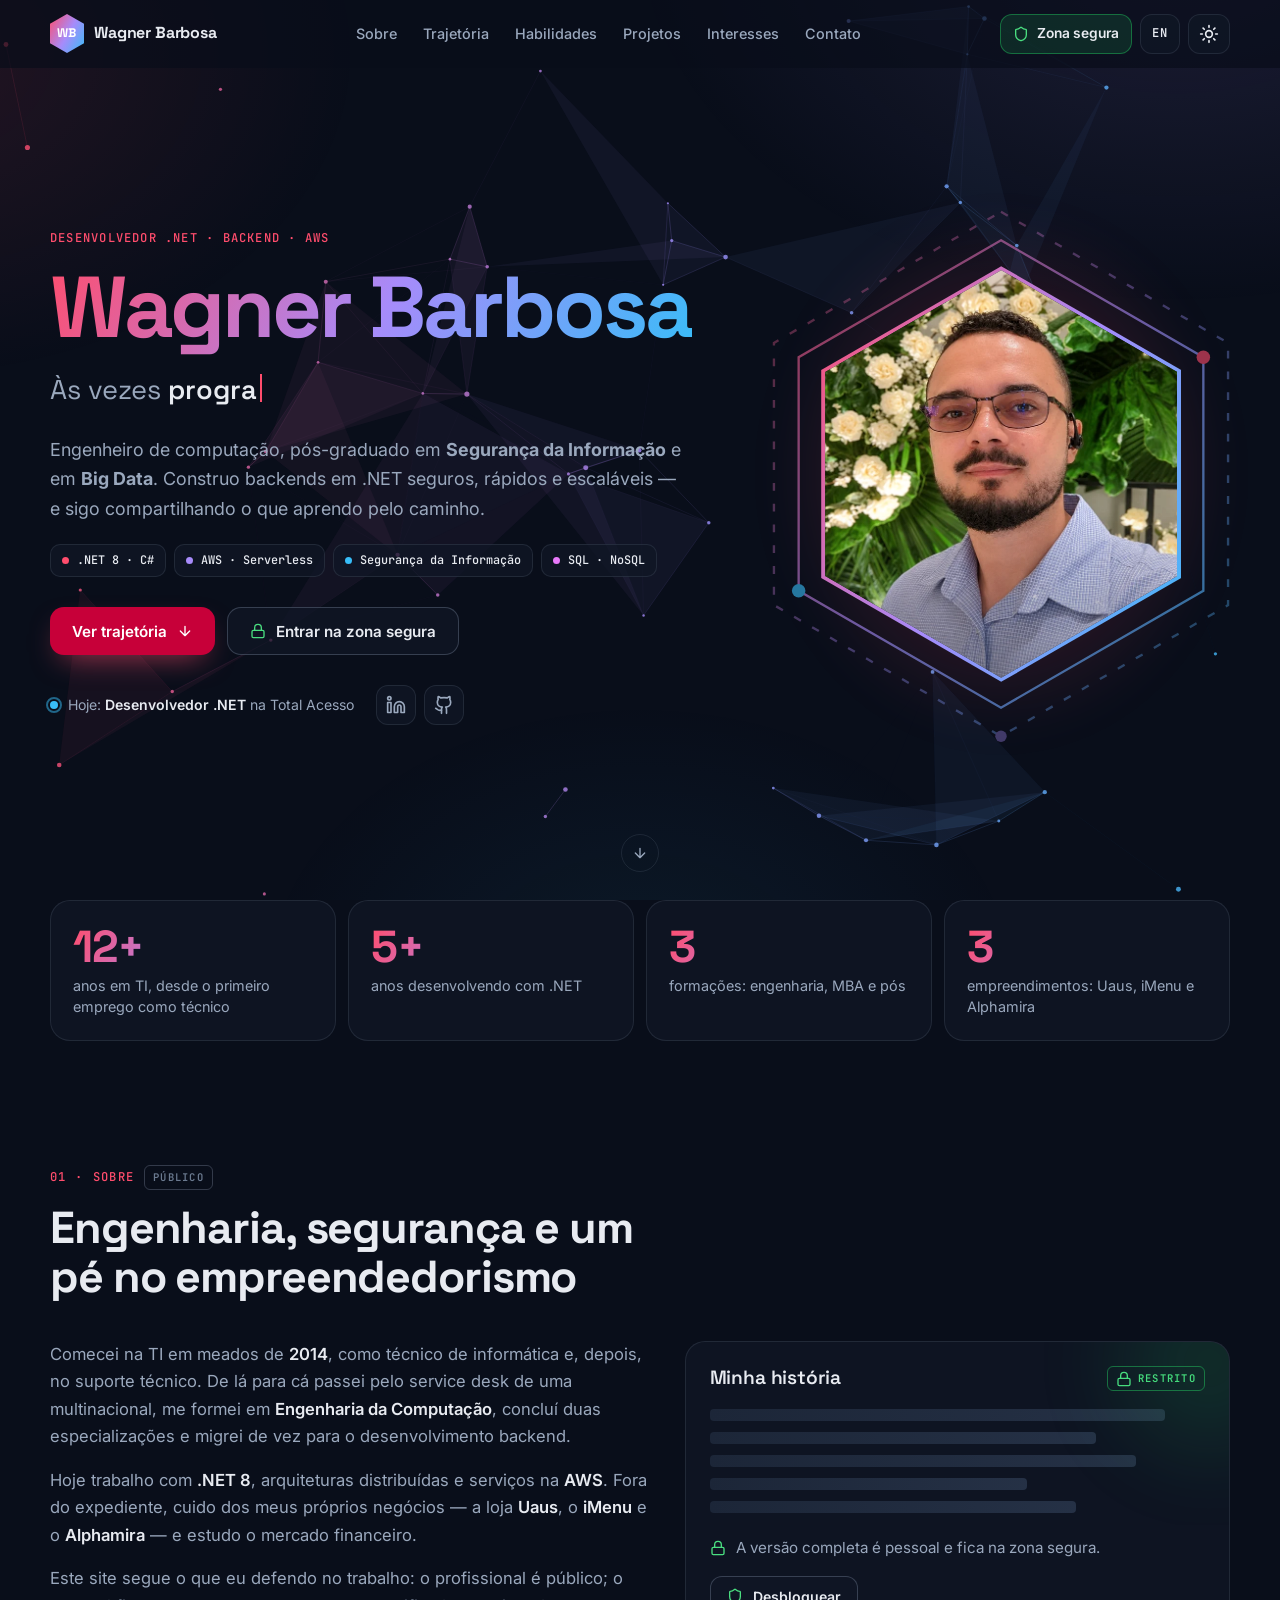
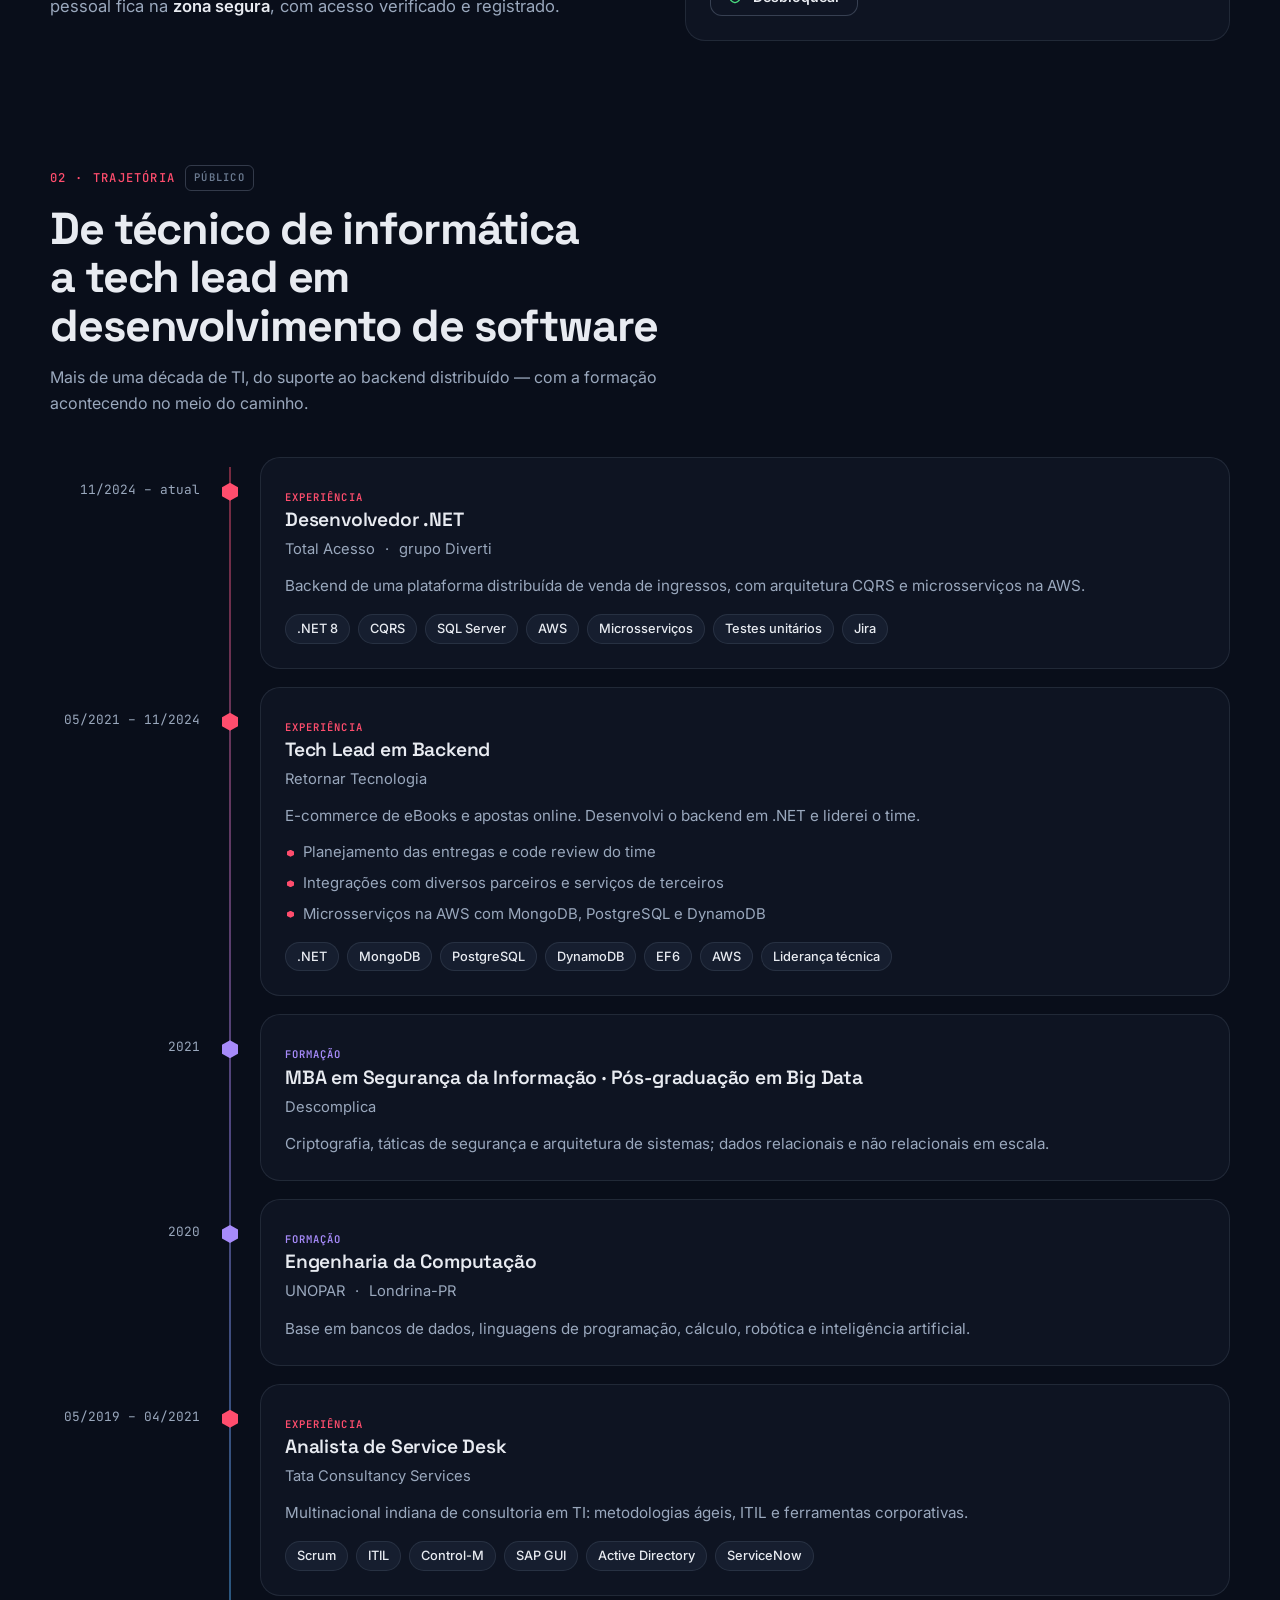
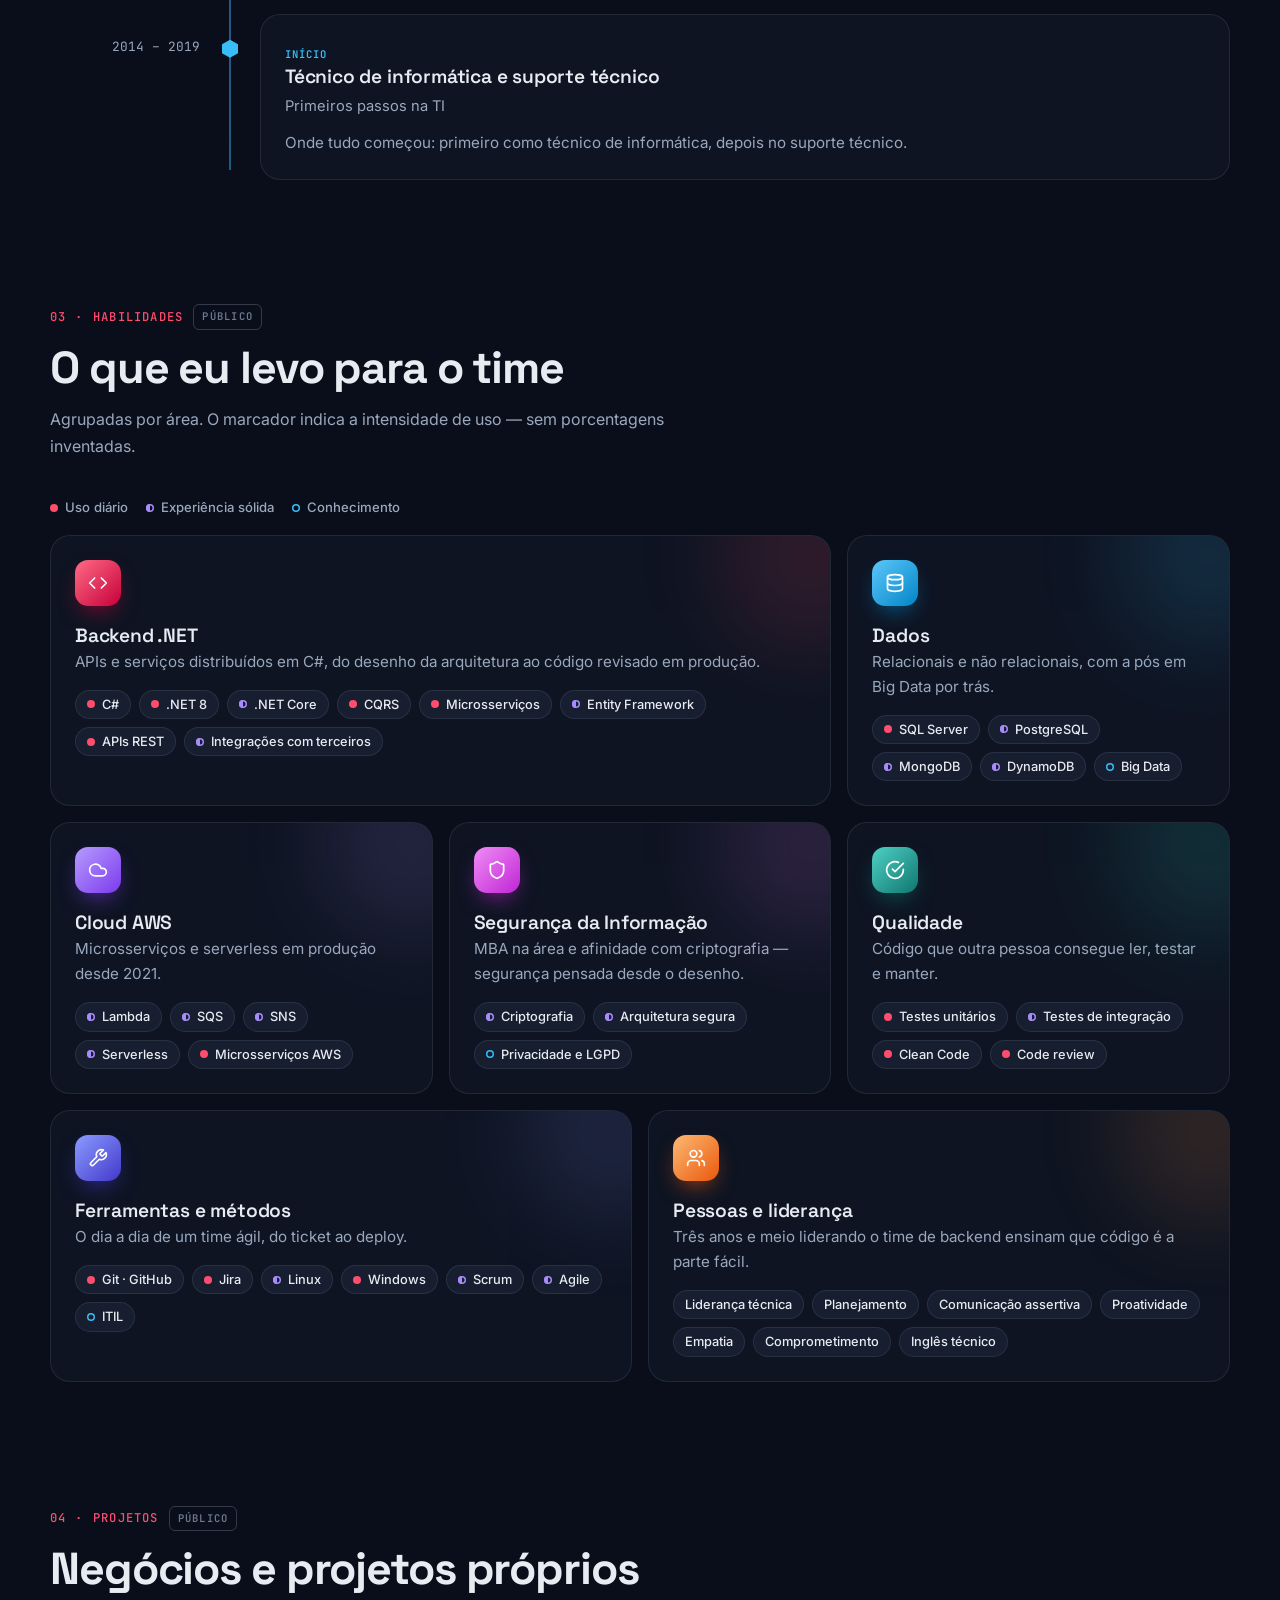
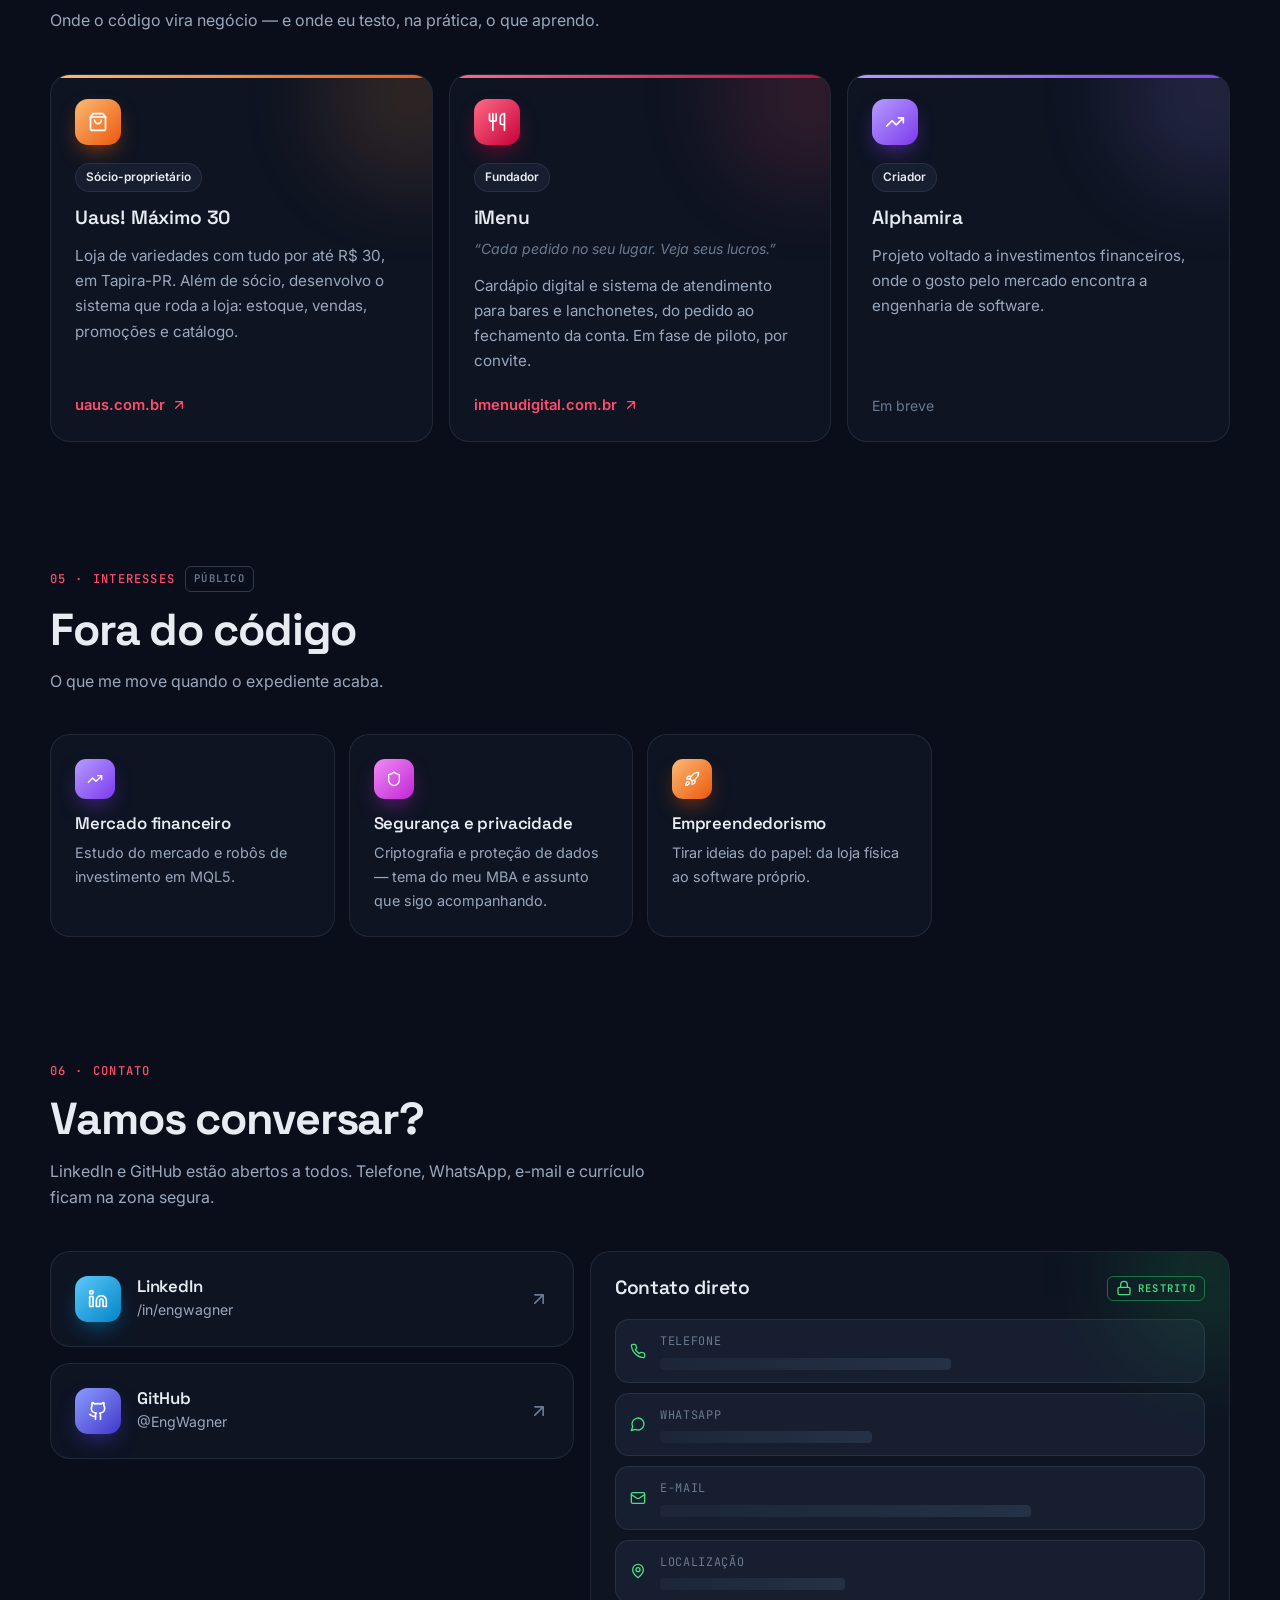
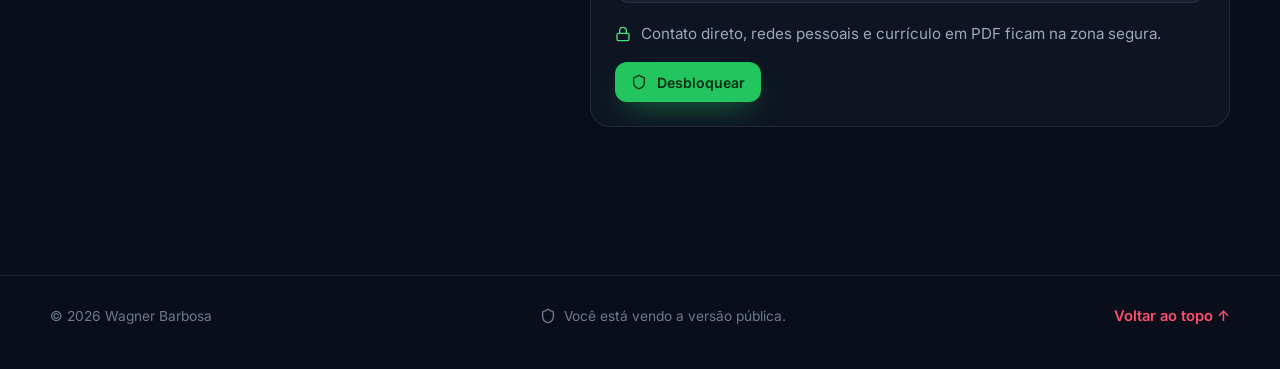
==== commit 7b0bae68: "Zona segura: aviso genérico de acesso recusado e consulta ao /status - Antes de mostrar o termo, o s" ====
--- a/index.html
+++ b/index.html
@@ -663,7 +663,7 @@
         </label>
         <div class="verify">
           <div class="turnstile-box" id="turnstile-box"></div>
-          <p class="fine"><svg class="i i-sm" aria-hidden="true"><use href="#i-shield"/></svg><span>Verificação anti-robô feita pela Cloudflare (Turnstile).</span></p>
+          <p class="fine"><svg class="i i-sm" aria-hidden="true"><use href="#i-shield"/></svg><span>Verificação anti-robô feita pela Cloudflare (Turnstile). Por segurança, alguns acessos podem ser recusados automaticamente.</span></p>
         </div>
         <p class="zone-error" id="zone-error" role="alert" hidden></p>
       </div>
@@ -695,6 +695,19 @@
         </button>
       </div>
     </div>
+    <!-- Painel 3: acesso recusado — sem dizer o motivo (revelar a regra ensinaria a contorná-la) -->
+    <div data-pane="blocked" hidden>
+      <div class="zone-head tone-indigo">
+        <span class="card-glow" aria-hidden="true"></span>
+        <span class="card-icon"><svg class="i" aria-hidden="true"><use href="#i-lock"/></svg></span>
+        <h2 id="zone-blocked-title">Acesso indisponível no momento</h2>
+        <p>Foram identificados sinais de risco nesta conexão e, por segurança, a zona segura não pode ser aberta agora. Tente mais tarde ou a partir de outra rede.</p>
+        <button class="icon-btn zone-close" type="button" data-zone-close aria-label="Fechar"><svg class="i i-sm" aria-hidden="true"><use href="#i-x"/></svg></button>
+      </div>
+      <div class="zone-foot zone-foot-solo">
+        <button class="btn btn-ghost btn-sm" type="button" data-zone-close>Fechar</button>
+      </div>
+    </div>
   </dialog>
 
   <div class="toast" id="toast" role="status" aria-live="polite"><svg class="i i-sm" aria-hidden="true"><use href="#i-shield-check"/></svg><span id="toast-text"></span></div>
--- a/css/styles.css
+++ b/css/styles.css
@@ -561,6 +561,7 @@
 
 .zone-foot { padding: 0 26px 24px; display: flex; flex-wrap: wrap; gap: 10px; justify-content: flex-end; align-items: center; }
 .zone-foot .fine { margin-right: auto; }
+.zone-foot-solo { padding-top: 20px; }
 .btn[disabled] { opacity: .45; cursor: not-allowed; transform: none; box-shadow: none; }
 .fine { font-size: .78rem; color: var(--text-faint); line-height: 1.5; }
 
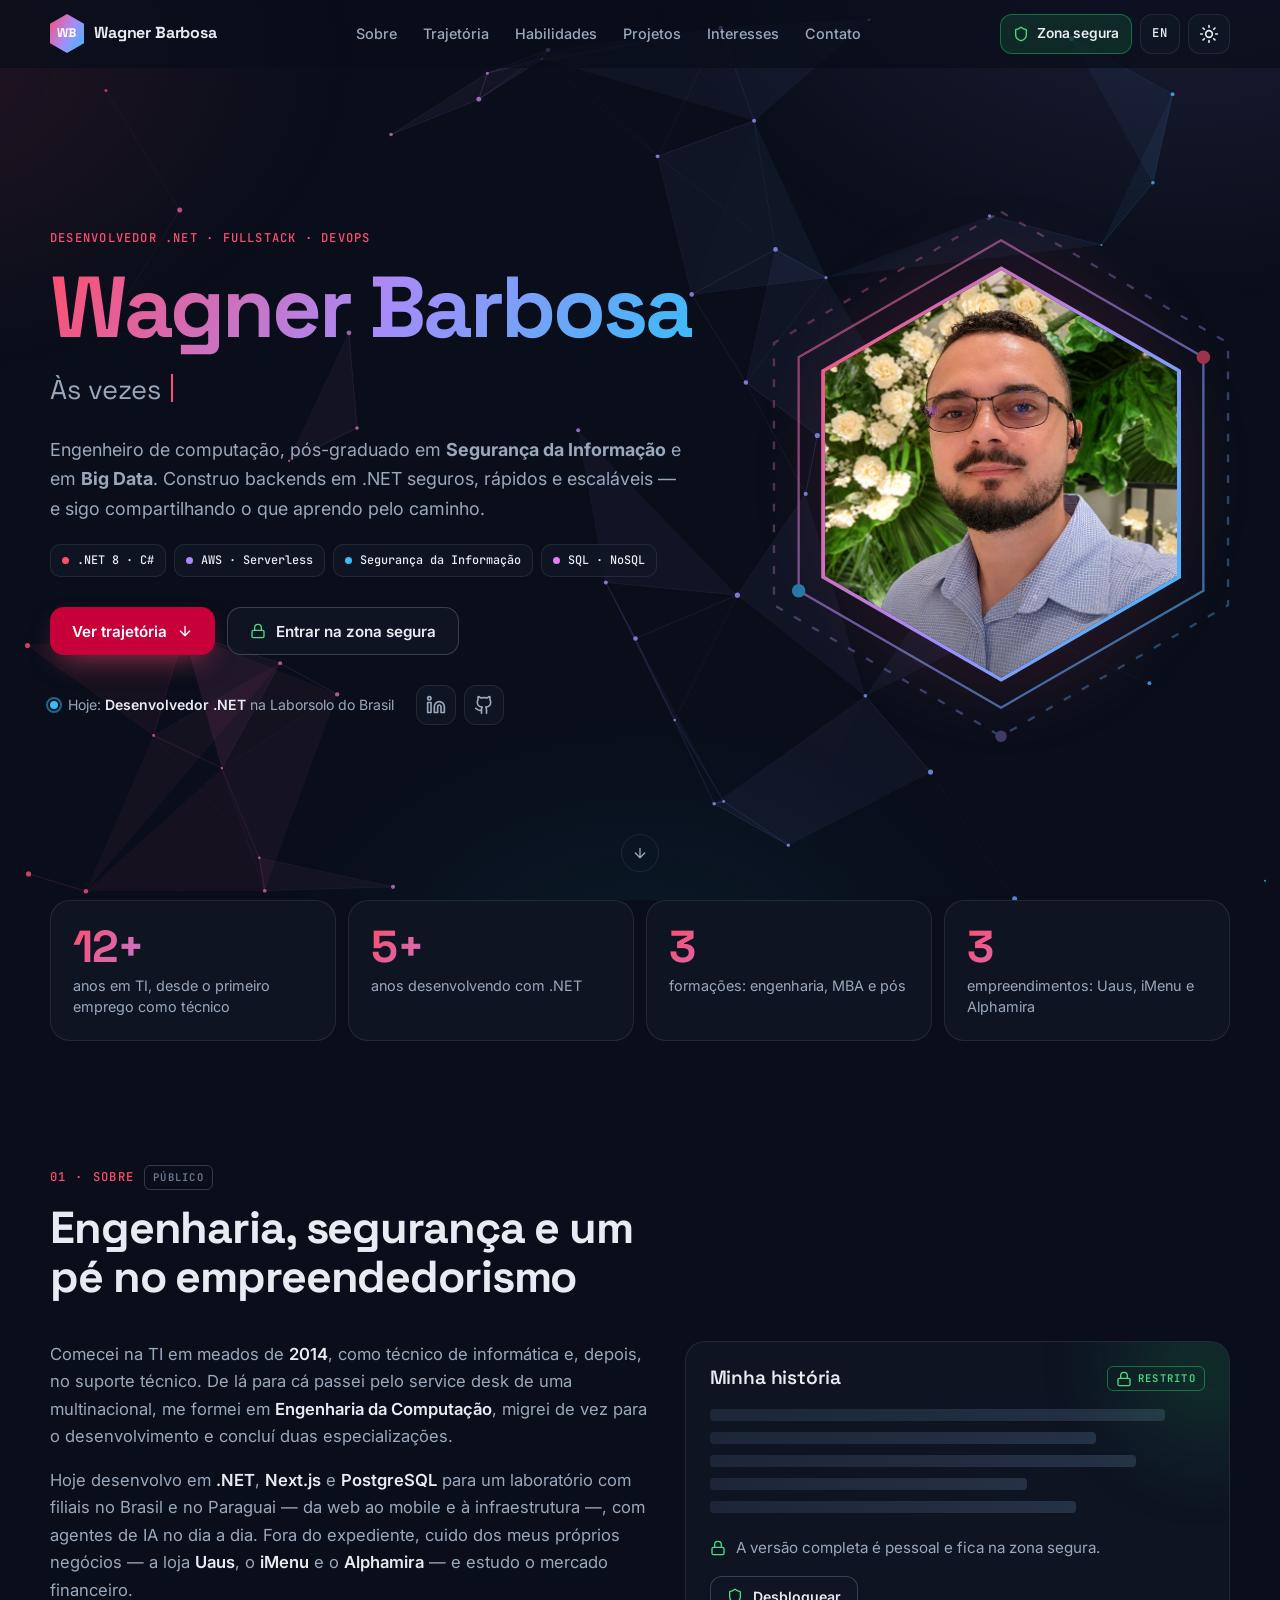
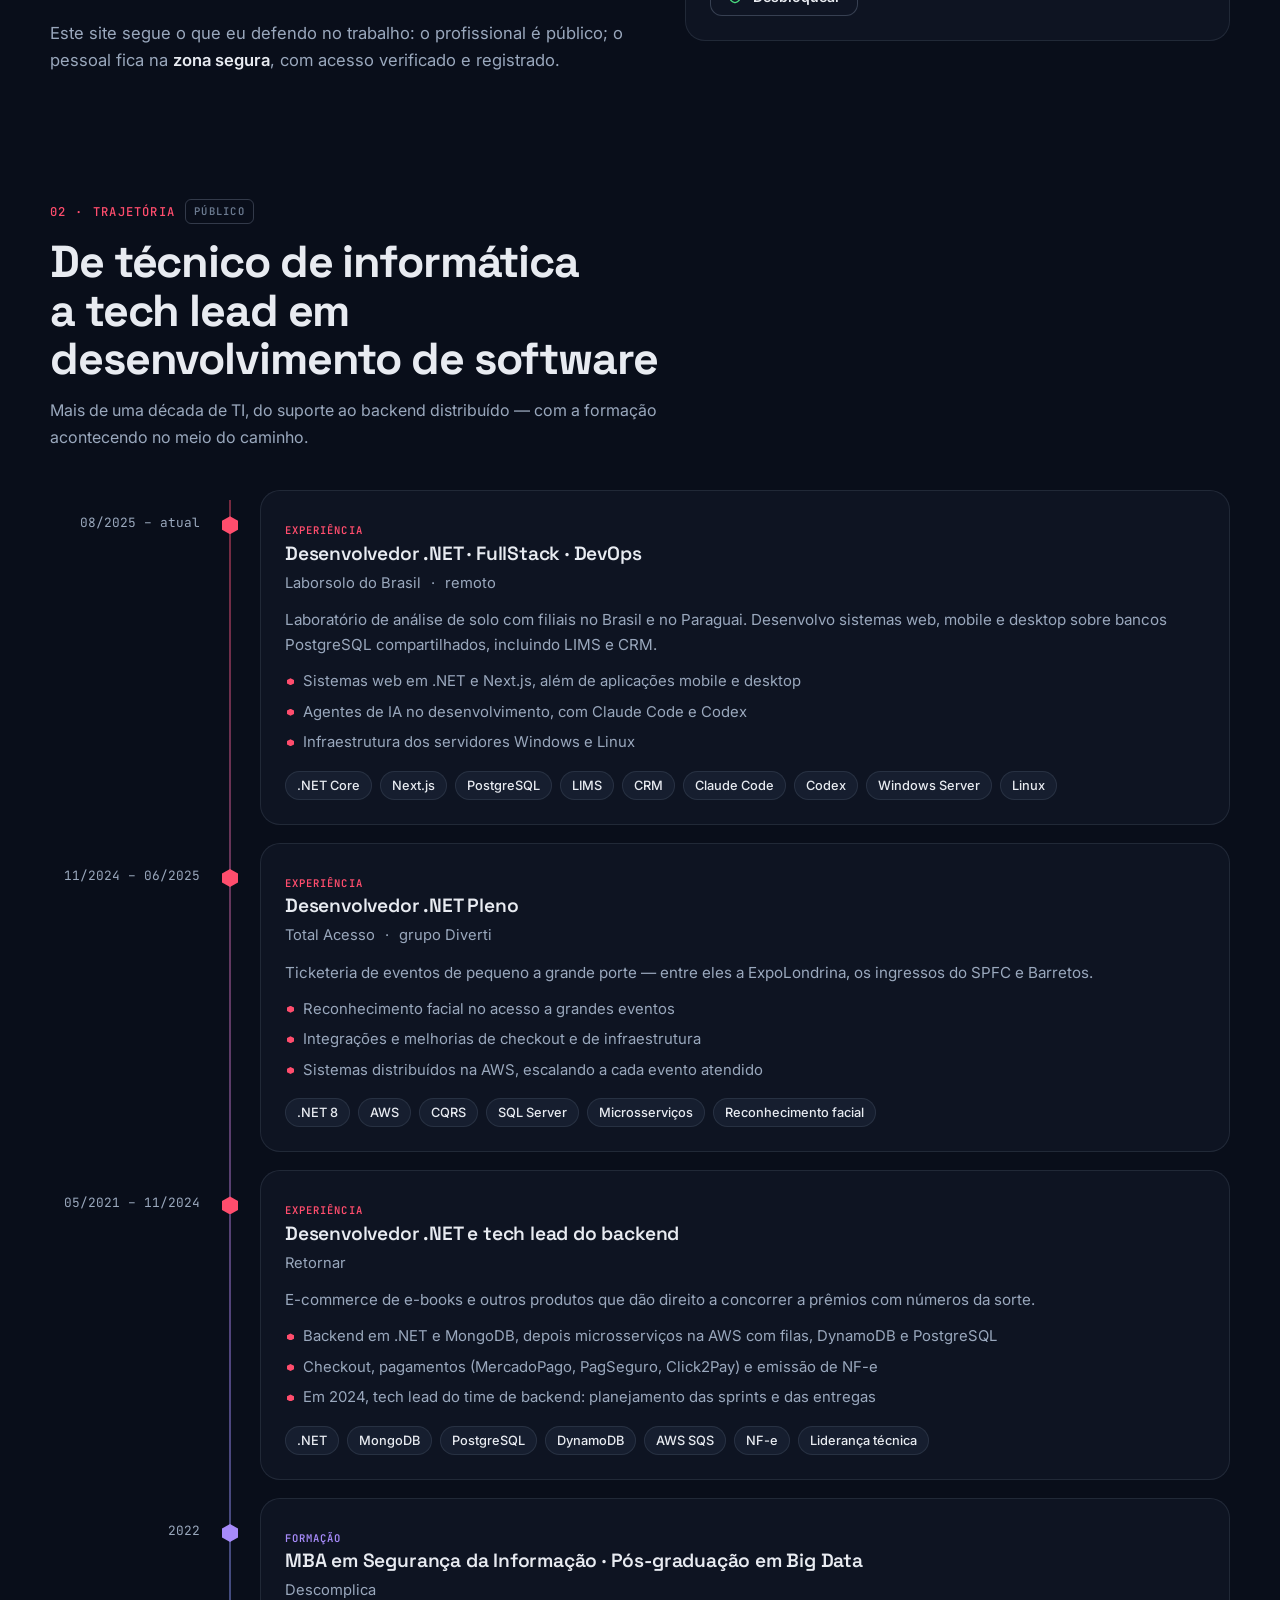
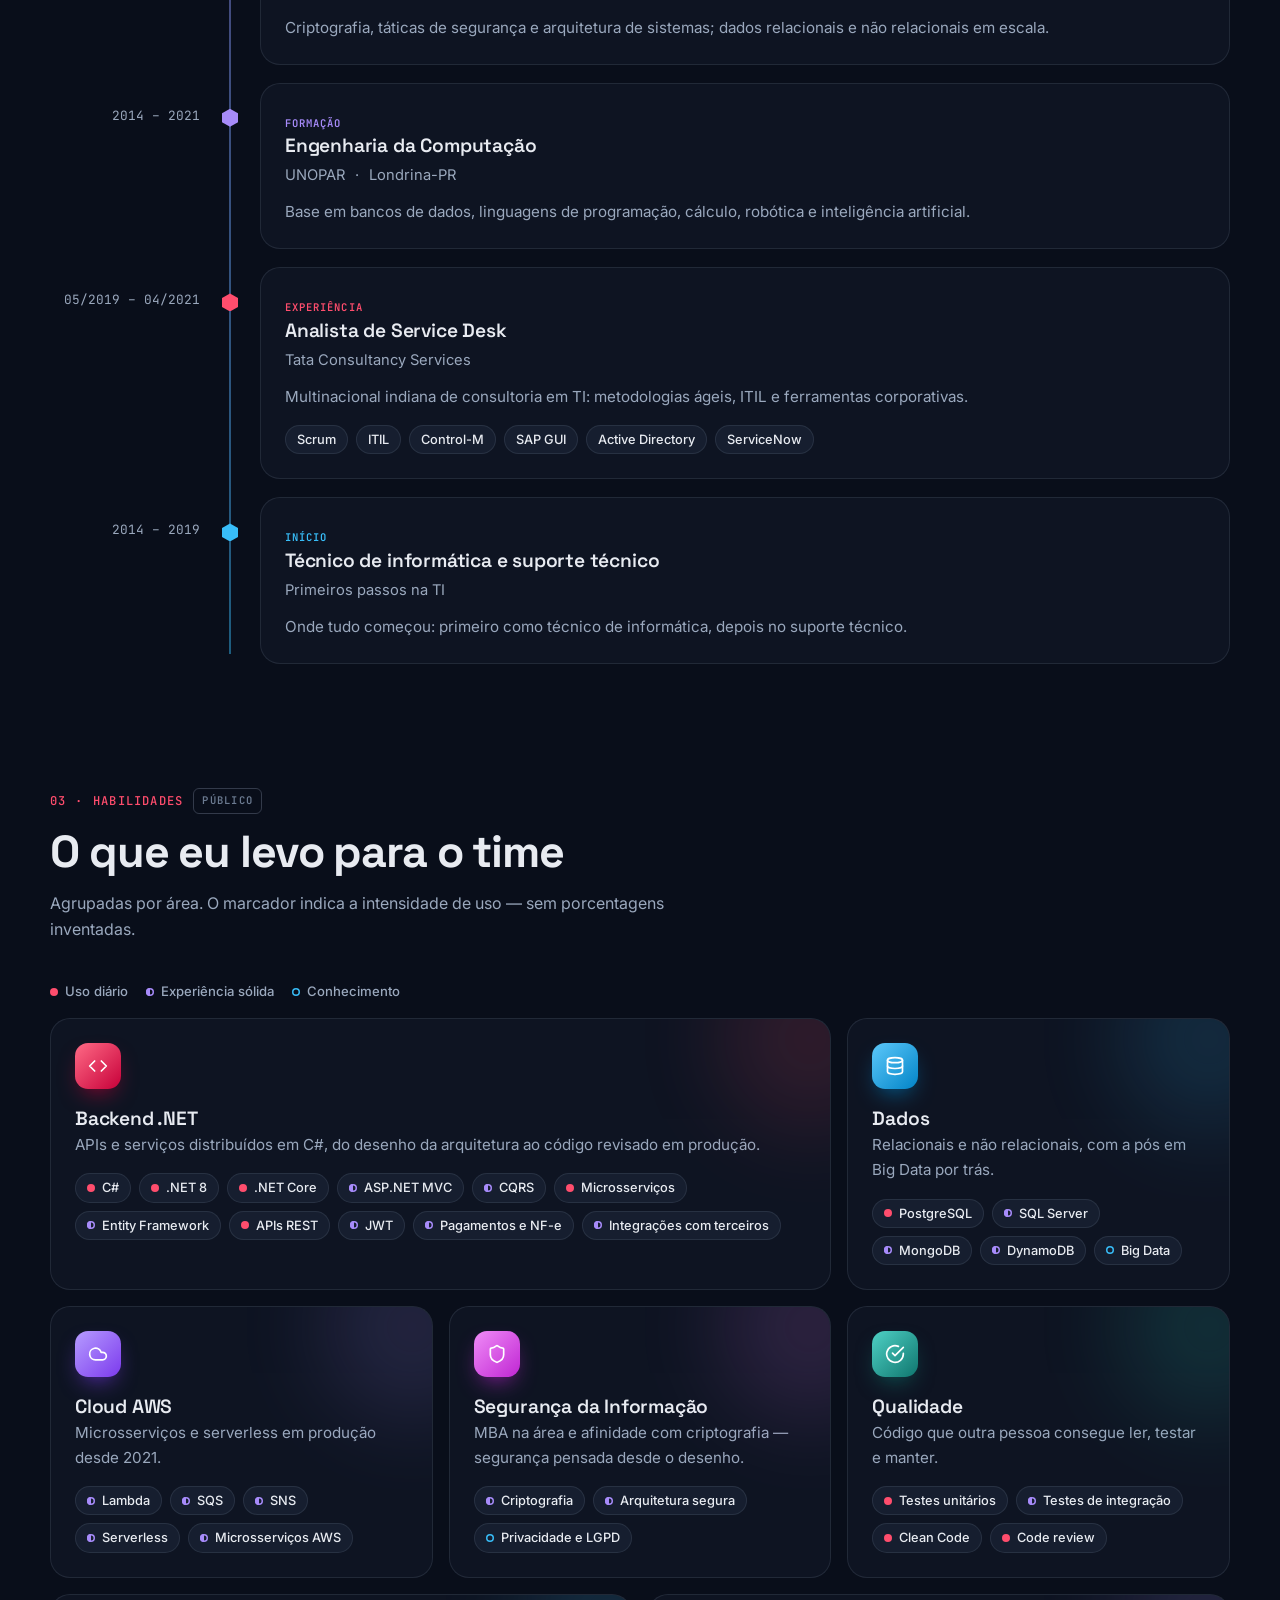
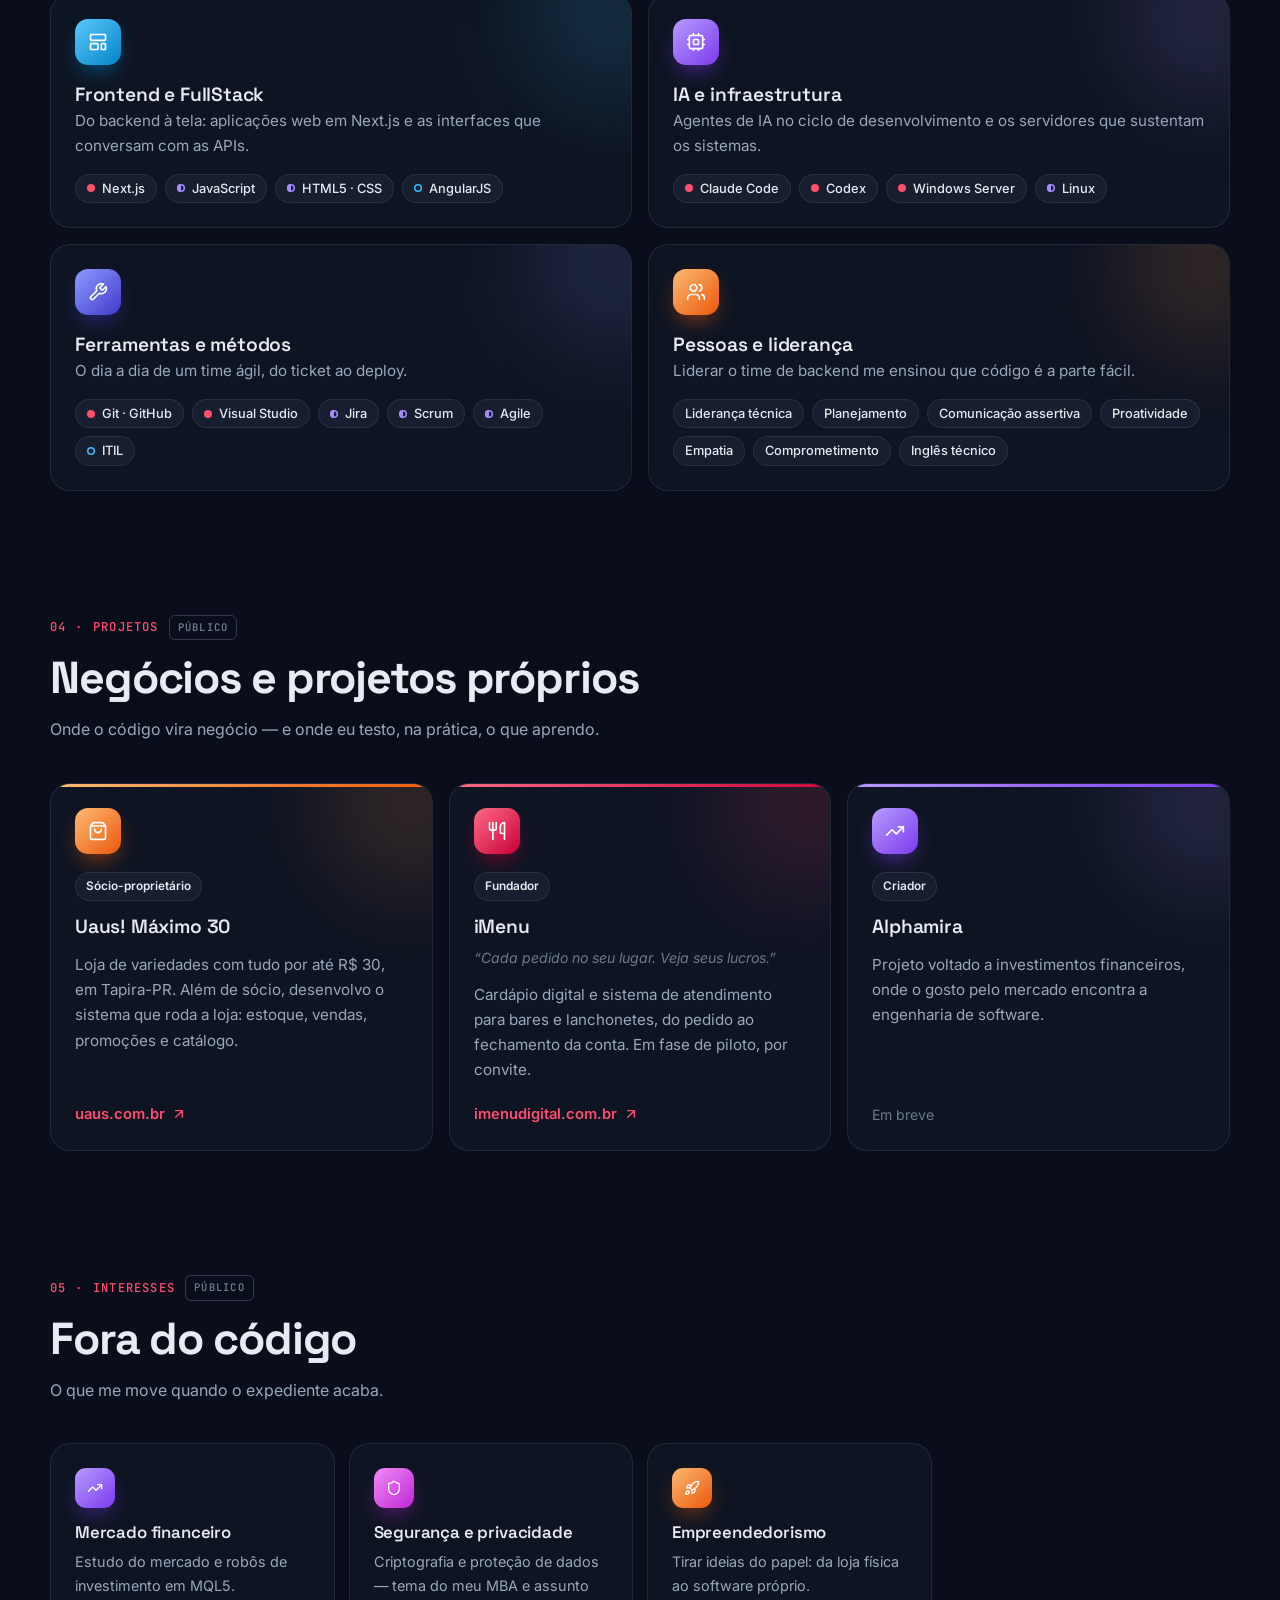
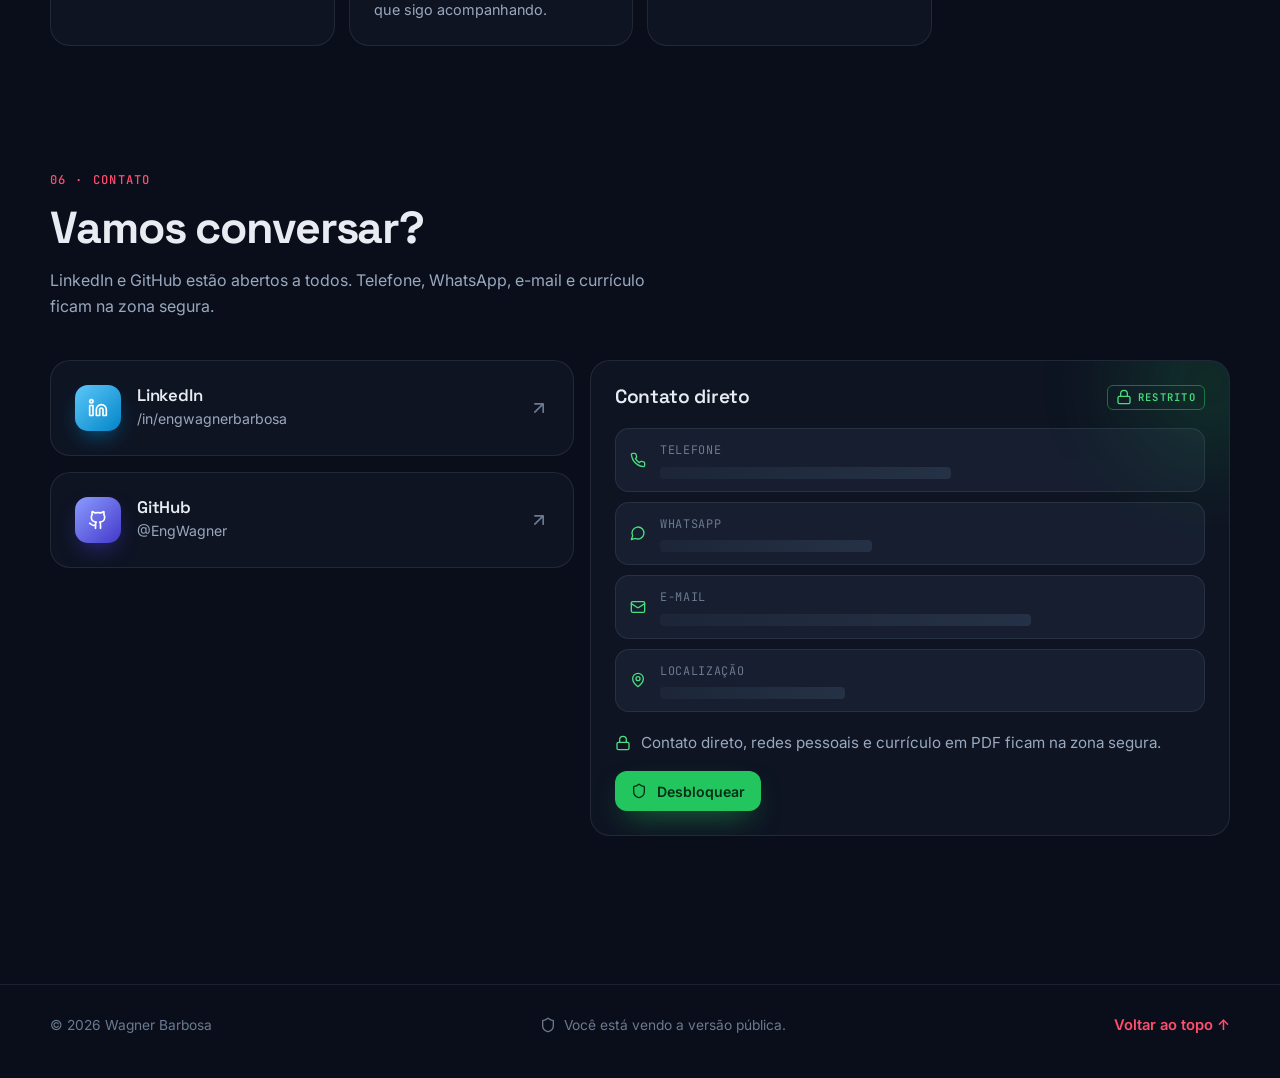
==== commit 72fe3e23: "Alinha o site ao LinkedIn: Laborsolo, datas, habilidades e novo perfil - Trajetória: Laborsolo do Br" ====
--- a/index.html
+++ b/index.html
@@ -76,10 +76,10 @@
     "url": "https://engwagner.com.br/",
     "image": "https://engwagner.com.br/images/wagner.webp",
     "jobTitle": "Desenvolvedor .NET",
-    "worksFor": { "@type": "Organization", "name": "Total Acesso" },
+    "worksFor": { "@type": "Organization", "name": "Laborsolo do Brasil" },
     "alumniOf": { "@type": "CollegeOrUniversity", "name": "UNOPAR" },
-    "knowsAbout": [".NET", "C#", "CQRS", "AWS", "SQL Server", "PostgreSQL", "MongoDB", "DynamoDB", "Segurança da Informação", "Big Data"],
-    "sameAs": ["https://www.linkedin.com/in/engwagner/", "https://github.com/EngWagner"]
+    "knowsAbout": [".NET", "C#", "Next.js", "CQRS", "AWS", "SQL Server", "PostgreSQL", "MongoDB", "DynamoDB", "Segurança da Informação", "Big Data"],
+    "sameAs": ["https://www.linkedin.com/in/engwagnerbarbosa/", "https://github.com/EngWagner"]
   }
   </script>
 </head>
@@ -116,6 +116,8 @@
     <symbol id="i-utensils" viewBox="0 0 24 24"><path d="M3 2v7c0 1.1.9 2 2 2h4a2 2 0 0 0 2-2V2M7 2v20M21 15V2a5 5 0 0 0-5 5v6c0 1.1.9 2 2 2h3Zm0 0v7"/></symbol>
     <symbol id="i-rocket" viewBox="0 0 24 24"><path d="M4.5 16.5c-1.5 1.26-2 5-2 5s3.74-.5 5-2c.71-.84.7-2.13-.09-2.91a2.18 2.18 0 0 0-2.91-.09z"/><path d="m12 15-3-3a22 22 0 0 1 2-3.95A12.88 12.88 0 0 1 22 2c0 2.72-.78 7.5-6 11a22.35 22.35 0 0 1-4 2z"/><path d="M9 12H4s.55-3.03 2-4c1.62-1.08 5 0 5 0M12 15v5s3.03-.55 4-2c1.08-1.62 0-5 0-5"/></symbol>
     <symbol id="i-log-out" viewBox="0 0 24 24"><path d="M9 21H5a2 2 0 0 1-2-2V5a2 2 0 0 1 2-2h4"/><path d="m16 17 5-5-5-5M21 12H9"/></symbol>
+    <symbol id="i-layout" viewBox="0 0 24 24"><rect width="18" height="7" x="3" y="3" rx="1"/><rect width="9" height="7" x="3" y="14" rx="1"/><rect width="5" height="7" x="16" y="14" rx="1"/></symbol>
+    <symbol id="i-cpu" viewBox="0 0 24 24"><rect width="16" height="16" x="4" y="4" rx="2"/><rect width="6" height="6" x="9" y="9" rx="1"/><path d="M15 2v2M15 20v2M2 15h2M2 9h2M20 15h2M20 9h2M9 2v2M9 20v2"/></symbol>
     <symbol id="i-linkedin" viewBox="0 0 24 24"><path d="M16 8a6 6 0 0 1 6 6v7h-4v-7a2 2 0 0 0-2-2 2 2 0 0 0-2 2v7h-4v-7a6 6 0 0 1 6-6z"/><rect width="4" height="12" x="2" y="9"/><circle cx="4" cy="4" r="2"/></symbol>
     <symbol id="i-github" viewBox="0 0 24 24"><path d="M15 22v-4a4.8 4.8 0 0 0-1-3.5c3 0 6-2 6-5.5.08-1.25-.27-2.48-1-3.5.28-1.15.28-2.35 0-3.5 0 0-1 0-3 1.5-2.64-.5-5.36-.5-8 0C6 2 5 2 5 2c-.3 1.15-.3 2.35 0 3.5A5.403 5.403 0 0 0 4 9c0 3.5 3 5.5 6 5.5-.39.49-.68 1.05-.85 1.65-.17.6-.22 1.23-.15 1.85v4"/><path d="M9 18c-4.51 2-5-2-7-2"/></symbol>
     <symbol id="i-instagram" viewBox="0 0 24 24"><rect width="20" height="20" x="2" y="2" rx="5"/><path d="M16 11.37A4 4 0 1 1 12.63 8 4 4 0 0 1 16 11.37zM17.5 6.5h.01"/></symbol>
@@ -190,7 +192,7 @@
     <section class="hero" id="inicio">
       <div class="container hero-grid">
         <div class="hero-text">
-          <p class="eyebrow reveal">Desenvolvedor .NET · Backend · AWS</p>
+          <p class="eyebrow reveal">Desenvolvedor .NET · FullStack · DevOps</p>
           <h1 class="reveal"><span class="grad-text">Wagner Barbosa</span></h1>
           <p class="rotator reveal">
             <span>Às vezes</span>
@@ -218,9 +220,9 @@
             </span>
           </div>
           <div class="hero-meta reveal">
-            <span class="status"><span class="pulse" aria-hidden="true"></span><span>Hoje: <strong>Desenvolvedor .NET</strong> na Total Acesso</span></span>
+            <span class="status"><span class="pulse" aria-hidden="true"></span><span>Hoje: <strong>Desenvolvedor .NET</strong> na Laborsolo do Brasil</span></span>
             <div class="socials">
-              <a class="social" href="https://www.linkedin.com/in/engwagner/" target="_blank" rel="noopener noreferrer" aria-label="LinkedIn"><svg class="i" aria-hidden="true"><use href="#i-linkedin"/></svg></a>
+              <a class="social" href="https://www.linkedin.com/in/engwagnerbarbosa/" target="_blank" rel="noopener noreferrer" aria-label="LinkedIn"><svg class="i" aria-hidden="true"><use href="#i-linkedin"/></svg></a>
               <a class="social" href="https://github.com/EngWagner" target="_blank" rel="noopener noreferrer" aria-label="GitHub"><svg class="i" aria-hidden="true"><use href="#i-github"/></svg></a>
             </div>
           </div>
@@ -275,8 +277,8 @@
 
         <div class="about-grid">
           <div class="prose reveal">
-            <p>Comecei na TI em meados de <strong>2014</strong>, como técnico de informática e, depois, no suporte técnico. De lá para cá passei pelo service desk de uma multinacional, me formei em <strong>Engenharia da Computação</strong>, concluí duas especializações e migrei de vez para o desenvolvimento backend.</p>
-            <p>Hoje trabalho com <strong>.NET 8</strong>, arquiteturas distribuídas e serviços na <strong>AWS</strong>. Fora do expediente, cuido dos meus próprios negócios — a loja <strong>Uaus</strong>, o <strong>iMenu</strong> e o <strong>Alphamira</strong> — e estudo o mercado financeiro.</p>
+            <p>Comecei na TI em meados de <strong>2014</strong>, como técnico de informática e, depois, no suporte técnico. De lá para cá passei pelo service desk de uma multinacional, me formei em <strong>Engenharia da Computação</strong>, migrei de vez para o desenvolvimento e concluí duas especializações.</p>
+            <p>Hoje desenvolvo em <strong>.NET</strong>, <strong>Next.js</strong> e <strong>PostgreSQL</strong> para um laboratório com filiais no Brasil e no Paraguai — da web ao mobile e à infraestrutura —, com agentes de IA no dia a dia. Fora do expediente, cuido dos meus próprios negócios — a loja <strong>Uaus</strong>, o <strong>iMenu</strong> e o <strong>Alphamira</strong> — e estudo o mercado financeiro.</p>
             <p>Este site segue o que eu defendo no trabalho: o profissional é público; o pessoal fica na <strong>zona segura</strong>, com acesso verificado e registrado.</p>
           </div>
 
@@ -308,45 +310,68 @@
 
         <ol class="timeline">
           <!-- ITEM DA TRAJETÓRIA — copie o <li> inteiro (nos dois idiomas).
-               data-tipo: experiencia | formacao | inicio. O id vira link direto (#xp-...). -->
-          <li class="tl-item reveal" data-tipo="experiencia" id="xp-total-acesso">
-            <p class="tl-date"><time datetime="2024-11">11/2024</time> – <span>atual</span></p>
+               data-tipo: experiencia | formacao | inicio. O id vira link direto (#xp-...).
+               Ordem: do mais recente para o mais antigo (pela data de término). -->
+          <li class="tl-item reveal" data-tipo="experiencia" id="xp-laborsolo">
+            <p class="tl-date"><time datetime="2025-08">08/2025</time> – <span>atual</span></p>
             <span class="tl-marker" aria-hidden="true"></span>
             <article class="card tl-card">
               <span class="type-pill">Experiência</span>
-              <h3>Desenvolvedor .NET</h3>
-              <p class="org"><span>Total Acesso</span><span aria-hidden="true">·</span><span>grupo Diverti</span></p>
-              <p>Backend de uma plataforma distribuída de venda de ingressos, com arquitetura CQRS e microsserviços na AWS.</p>
+              <h3>Desenvolvedor .NET · FullStack · DevOps</h3>
+              <p class="org"><span>Laborsolo do Brasil</span><span aria-hidden="true">·</span><span>remoto</span></p>
+              <p>Laboratório de análise de solo com filiais no Brasil e no Paraguai. Desenvolvo sistemas web, mobile e desktop sobre bancos PostgreSQL compartilhados, incluindo LIMS e CRM.</p>
+              <ul class="highlights">
+                <li>Sistemas web em .NET e Next.js, além de aplicações mobile e desktop</li>
+                <li>Agentes de IA no desenvolvimento, com Claude Code e Codex</li>
+                <li>Infraestrutura dos servidores Windows e Linux</li>
+              </ul>
               <ul class="chips" aria-label="Tecnologias">
-                <li class="chip">.NET 8</li><li class="chip">CQRS</li><li class="chip">SQL Server</li><li class="chip">AWS</li>
-                <li class="chip">Microsserviços</li><li class="chip">Testes unitários</li><li class="chip">Jira</li>
+                <li class="chip">.NET Core</li><li class="chip">Next.js</li><li class="chip">PostgreSQL</li><li class="chip">LIMS</li><li class="chip">CRM</li><li class="chip">Claude Code</li><li class="chip">Codex</li><li class="chip">Windows Server</li><li class="chip">Linux</li>
               </ul>
             </article>
           </li>
           <!-- /ITEM DA TRAJETÓRIA -->
+
+          <li class="tl-item reveal" data-tipo="experiencia" id="xp-total-acesso">
+            <p class="tl-date"><time datetime="2024-11">11/2024</time> – <time datetime="2025-06">06/2025</time></p>
+            <span class="tl-marker" aria-hidden="true"></span>
+            <article class="card tl-card">
+              <span class="type-pill">Experiência</span>
+              <h3>Desenvolvedor .NET Pleno</h3>
+              <p class="org"><span>Total Acesso</span><span aria-hidden="true">·</span><span>grupo Diverti</span></p>
+              <p>Ticketeria de eventos de pequeno a grande porte — entre eles a ExpoLondrina, os ingressos do SPFC e Barretos.</p>
+              <ul class="highlights">
+                <li>Reconhecimento facial no acesso a grandes eventos</li>
+                <li>Integrações e melhorias de checkout e de infraestrutura</li>
+                <li>Sistemas distribuídos na AWS, escalando a cada evento atendido</li>
+              </ul>
+              <ul class="chips" aria-label="Tecnologias">
+                <li class="chip">.NET 8</li><li class="chip">AWS</li><li class="chip">CQRS</li><li class="chip">SQL Server</li><li class="chip">Microsserviços</li><li class="chip">Reconhecimento facial</li>
+              </ul>
+            </article>
+          </li>
 
           <li class="tl-item reveal" data-tipo="experiencia" id="xp-retornar">
             <p class="tl-date"><time datetime="2021-05">05/2021</time> – <time datetime="2024-11">11/2024</time></p>
             <span class="tl-marker" aria-hidden="true"></span>
             <article class="card tl-card">
               <span class="type-pill">Experiência</span>
-              <h3>Tech Lead em Backend</h3>
-              <p class="org"><span>Retornar Tecnologia</span></p>
-              <p>E-commerce de eBooks e apostas online. Desenvolvi o backend em .NET e liderei o time.</p>
+              <h3>Desenvolvedor .NET e tech lead do backend</h3>
+              <p class="org"><span>Retornar</span></p>
+              <p>E-commerce de e-books e outros produtos que dão direito a concorrer a prêmios com números da sorte.</p>
               <ul class="highlights">
-                <li>Planejamento das entregas e code review do time</li>
-                <li>Integrações com diversos parceiros e serviços de terceiros</li>
-                <li>Microsserviços na AWS com MongoDB, PostgreSQL e DynamoDB</li>
+                <li>Backend em .NET e MongoDB, depois microsserviços na AWS com filas, DynamoDB e PostgreSQL</li>
+                <li>Checkout, pagamentos (MercadoPago, PagSeguro, Click2Pay) e emissão de NF-e</li>
+                <li>Em 2024, tech lead do time de backend: planejamento das sprints e das entregas</li>
               </ul>
               <ul class="chips" aria-label="Tecnologias">
-                <li class="chip">.NET</li><li class="chip">MongoDB</li><li class="chip">PostgreSQL</li><li class="chip">DynamoDB</li>
-                <li class="chip">EF6</li><li class="chip">AWS</li><li class="chip">Liderança técnica</li>
+                <li class="chip">.NET</li><li class="chip">MongoDB</li><li class="chip">PostgreSQL</li><li class="chip">DynamoDB</li><li class="chip">AWS SQS</li><li class="chip">NF-e</li><li class="chip">Liderança técnica</li>
               </ul>
             </article>
           </li>
 
           <li class="tl-item reveal" data-tipo="formacao" id="edu-pos">
-            <p class="tl-date"><time datetime="2021">2021</time></p>
+            <p class="tl-date"><time datetime="2022">2022</time></p>
             <span class="tl-marker" aria-hidden="true"></span>
             <article class="card tl-card">
               <span class="type-pill">Formação</span>
@@ -357,7 +382,7 @@
           </li>
 
           <li class="tl-item reveal" data-tipo="formacao" id="edu-engenharia">
-            <p class="tl-date"><time datetime="2020">2020</time></p>
+            <p class="tl-date"><time datetime="2014">2014</time> – <time datetime="2021-12">2021</time></p>
             <span class="tl-marker" aria-hidden="true"></span>
             <article class="card tl-card">
               <span class="type-pill">Formação</span>
@@ -422,10 +447,7 @@
             <h3>Backend .NET</h3>
             <p>APIs e serviços distribuídos em C#, do desenho da arquitetura ao código revisado em produção.</p>
             <ul class="chips">
-              <li class="chip" data-nivel="diario">C#</li><li class="chip" data-nivel="diario">.NET 8</li><li class="chip" data-nivel="solido">.NET Core</li>
-              <li class="chip" data-nivel="diario">CQRS</li><li class="chip" data-nivel="diario">Microsserviços</li>
-              <li class="chip" data-nivel="solido">Entity Framework</li><li class="chip" data-nivel="diario">APIs REST</li>
-              <li class="chip" data-nivel="solido">Integrações com terceiros</li>
+              <li class="chip" data-nivel="diario">C#</li><li class="chip" data-nivel="diario">.NET 8</li><li class="chip" data-nivel="diario">.NET Core</li><li class="chip" data-nivel="solido">ASP.NET MVC</li><li class="chip" data-nivel="solido">CQRS</li><li class="chip" data-nivel="diario">Microsserviços</li><li class="chip" data-nivel="solido">Entity Framework</li><li class="chip" data-nivel="diario">APIs REST</li><li class="chip" data-nivel="solido">JWT</li><li class="chip" data-nivel="solido">Pagamentos e NF-e</li><li class="chip" data-nivel="solido">Integrações com terceiros</li>
             </ul>
           </article>
           <!-- /CATEGORIA DE HABILIDADE -->
@@ -436,8 +458,7 @@
             <h3>Dados</h3>
             <p>Relacionais e não relacionais, com a pós em Big Data por trás.</p>
             <ul class="chips">
-              <li class="chip" data-nivel="diario">SQL Server</li><li class="chip" data-nivel="solido">PostgreSQL</li>
-              <li class="chip" data-nivel="solido">MongoDB</li><li class="chip" data-nivel="solido">DynamoDB</li><li class="chip" data-nivel="conhecimento">Big Data</li>
+              <li class="chip" data-nivel="diario">PostgreSQL</li><li class="chip" data-nivel="solido">SQL Server</li><li class="chip" data-nivel="solido">MongoDB</li><li class="chip" data-nivel="solido">DynamoDB</li><li class="chip" data-nivel="conhecimento">Big Data</li>
             </ul>
           </article>
 
@@ -447,8 +468,7 @@
             <h3>Cloud AWS</h3>
             <p>Microsserviços e serverless em produção desde 2021.</p>
             <ul class="chips">
-              <li class="chip" data-nivel="solido">Lambda</li><li class="chip" data-nivel="solido">SQS</li><li class="chip" data-nivel="solido">SNS</li>
-              <li class="chip" data-nivel="solido">Serverless</li><li class="chip" data-nivel="diario">Microsserviços AWS</li>
+              <li class="chip" data-nivel="solido">Lambda</li><li class="chip" data-nivel="solido">SQS</li><li class="chip" data-nivel="solido">SNS</li><li class="chip" data-nivel="solido">Serverless</li><li class="chip" data-nivel="solido">Microsserviços AWS</li>
             </ul>
           </article>
 
@@ -458,9 +478,7 @@
             <h3>Segurança da Informação</h3>
             <p>MBA na área e afinidade com criptografia — segurança pensada desde o desenho.</p>
             <ul class="chips">
-              <li class="chip" data-nivel="solido">Criptografia</li>
-              <li class="chip" data-nivel="solido">Arquitetura segura</li>
-              <li class="chip" data-nivel="conhecimento">Privacidade e LGPD</li>
+              <li class="chip" data-nivel="solido">Criptografia</li><li class="chip" data-nivel="solido">Arquitetura segura</li><li class="chip" data-nivel="conhecimento">Privacidade e LGPD</li>
             </ul>
           </article>
 
@@ -470,8 +488,27 @@
             <h3>Qualidade</h3>
             <p>Código que outra pessoa consegue ler, testar e manter.</p>
             <ul class="chips">
-              <li class="chip" data-nivel="diario">Testes unitários</li><li class="chip" data-nivel="solido">Testes de integração</li>
-              <li class="chip" data-nivel="diario">Clean Code</li><li class="chip" data-nivel="diario">Code review</li>
+              <li class="chip" data-nivel="diario">Testes unitários</li><li class="chip" data-nivel="solido">Testes de integração</li><li class="chip" data-nivel="diario">Clean Code</li><li class="chip" data-nivel="diario">Code review</li>
+            </ul>
+          </article>
+
+          <article class="card reveal tone-sky is-half">
+            <span class="card-glow" aria-hidden="true"></span>
+            <span class="card-icon"><svg class="i" aria-hidden="true"><use href="#i-layout"/></svg></span>
+            <h3>Frontend e FullStack</h3>
+            <p>Do backend à tela: aplicações web em Next.js e as interfaces que conversam com as APIs.</p>
+            <ul class="chips">
+              <li class="chip" data-nivel="diario">Next.js</li><li class="chip" data-nivel="solido">JavaScript</li><li class="chip" data-nivel="solido">HTML5 · CSS</li><li class="chip" data-nivel="conhecimento">AngularJS</li>
+            </ul>
+          </article>
+
+          <article class="card reveal tone-violet is-half">
+            <span class="card-glow" aria-hidden="true"></span>
+            <span class="card-icon"><svg class="i" aria-hidden="true"><use href="#i-cpu"/></svg></span>
+            <h3>IA e infraestrutura</h3>
+            <p>Agentes de IA no ciclo de desenvolvimento e os servidores que sustentam os sistemas.</p>
+            <ul class="chips">
+              <li class="chip" data-nivel="diario">Claude Code</li><li class="chip" data-nivel="diario">Codex</li><li class="chip" data-nivel="diario">Windows Server</li><li class="chip" data-nivel="solido">Linux</li>
             </ul>
           </article>
 
@@ -481,8 +518,7 @@
             <h3>Ferramentas e métodos</h3>
             <p>O dia a dia de um time ágil, do ticket ao deploy.</p>
             <ul class="chips">
-              <li class="chip" data-nivel="diario">Git · GitHub</li><li class="chip" data-nivel="diario">Jira</li><li class="chip" data-nivel="solido">Linux</li>
-              <li class="chip" data-nivel="diario">Windows</li><li class="chip" data-nivel="solido">Scrum</li><li class="chip" data-nivel="solido">Agile</li><li class="chip" data-nivel="conhecimento">ITIL</li>
+              <li class="chip" data-nivel="diario">Git · GitHub</li><li class="chip" data-nivel="diario">Visual Studio</li><li class="chip" data-nivel="solido">Jira</li><li class="chip" data-nivel="solido">Scrum</li><li class="chip" data-nivel="solido">Agile</li><li class="chip" data-nivel="conhecimento">ITIL</li>
             </ul>
           </article>
 
@@ -490,11 +526,9 @@
             <span class="card-glow" aria-hidden="true"></span>
             <span class="card-icon"><svg class="i" aria-hidden="true"><use href="#i-users"/></svg></span>
             <h3>Pessoas e liderança</h3>
-            <p>Três anos e meio liderando o time de backend ensinam que código é a parte fácil.</p>
-            <ul class="chips">
-              <li class="chip">Liderança técnica</li><li class="chip">Planejamento</li>
-              <li class="chip">Comunicação assertiva</li><li class="chip">Proatividade</li>
-              <li class="chip">Empatia</li><li class="chip">Comprometimento</li><li class="chip">Inglês técnico</li>
+            <p>Liderar o time de backend me ensinou que código é a parte fácil.</p>
+            <ul class="chips">
+              <li class="chip">Liderança técnica</li><li class="chip">Planejamento</li><li class="chip">Comunicação assertiva</li><li class="chip">Proatividade</li><li class="chip">Empatia</li><li class="chip">Comprometimento</li><li class="chip">Inglês técnico</li>
             </ul>
           </article>
         </div>
@@ -587,9 +621,9 @@
 
         <div class="contact-grid">
           <div class="contact-public">
-            <a class="card contact-card reveal tone-sky" href="https://www.linkedin.com/in/engwagner/" target="_blank" rel="noopener noreferrer">
+            <a class="card contact-card reveal tone-sky" href="https://www.linkedin.com/in/engwagnerbarbosa/" target="_blank" rel="noopener noreferrer">
               <span class="card-icon"><svg class="i" aria-hidden="true"><use href="#i-linkedin"/></svg></span>
-              <div><h3>LinkedIn</h3><p>/in/engwagner</p></div>
+              <div><h3>LinkedIn</h3><p>/in/engwagnerbarbosa</p></div>
               <svg class="i i-arrow" aria-hidden="true"><use href="#i-arrow-up-right"/></svg>
             </a>
             <a class="card contact-card reveal tone-indigo" href="https://github.com/EngWagner" target="_blank" rel="noopener noreferrer">
@@ -668,7 +702,7 @@
         <p class="zone-error" id="zone-error" role="alert" hidden></p>
       </div>
       <div class="zone-foot">
-        <p class="fine">Pedidos de acesso ou exclusão do registro: pelo LinkedIn (/in/engwagner).</p>
+        <p class="fine">Pedidos de acesso ou exclusão do registro: pelo LinkedIn (/in/engwagnerbarbosa).</p>
         <button class="btn btn-ghost btn-sm" type="button" data-zone-close>Cancelar</button>
         <button class="btn btn-zone btn-sm" type="button" id="zone-enter" disabled>
           <svg class="i i-sm" aria-hidden="true"><use href="#i-shield-check"/></svg><span>Entrar</span>
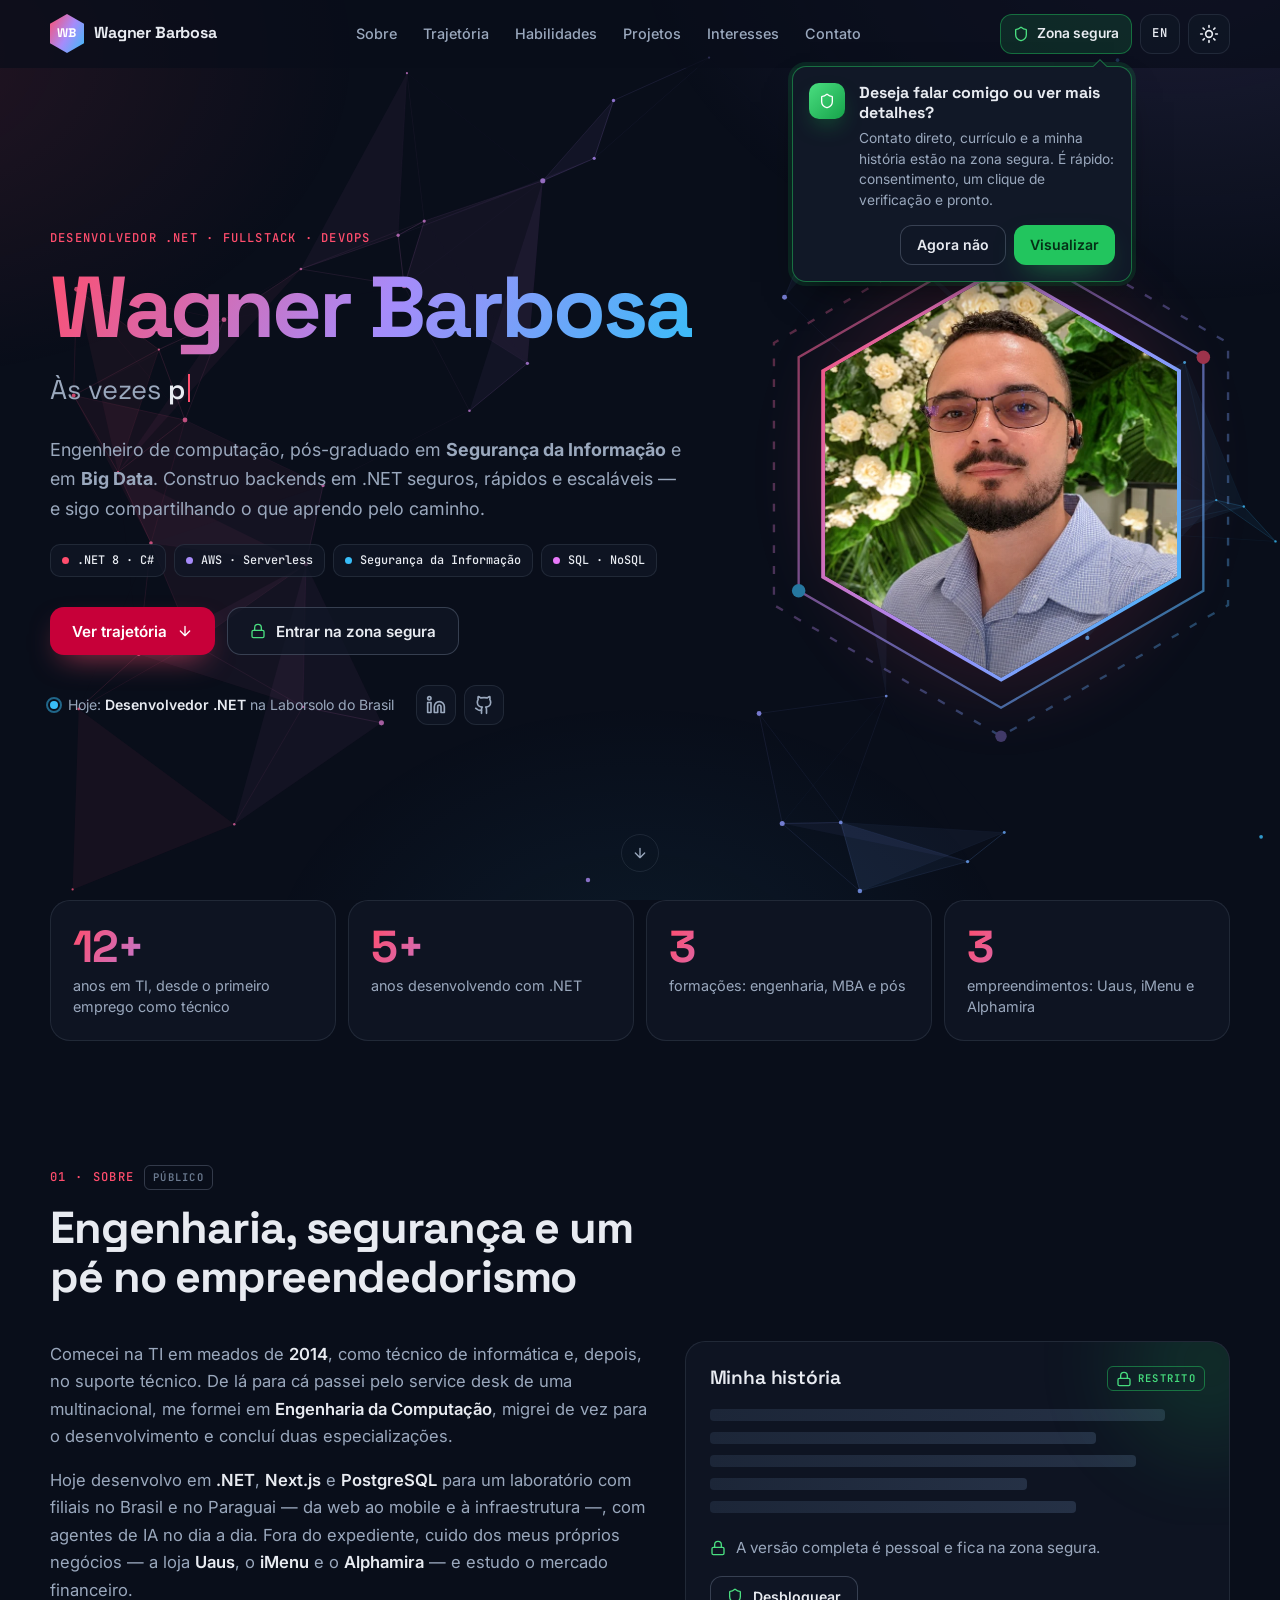
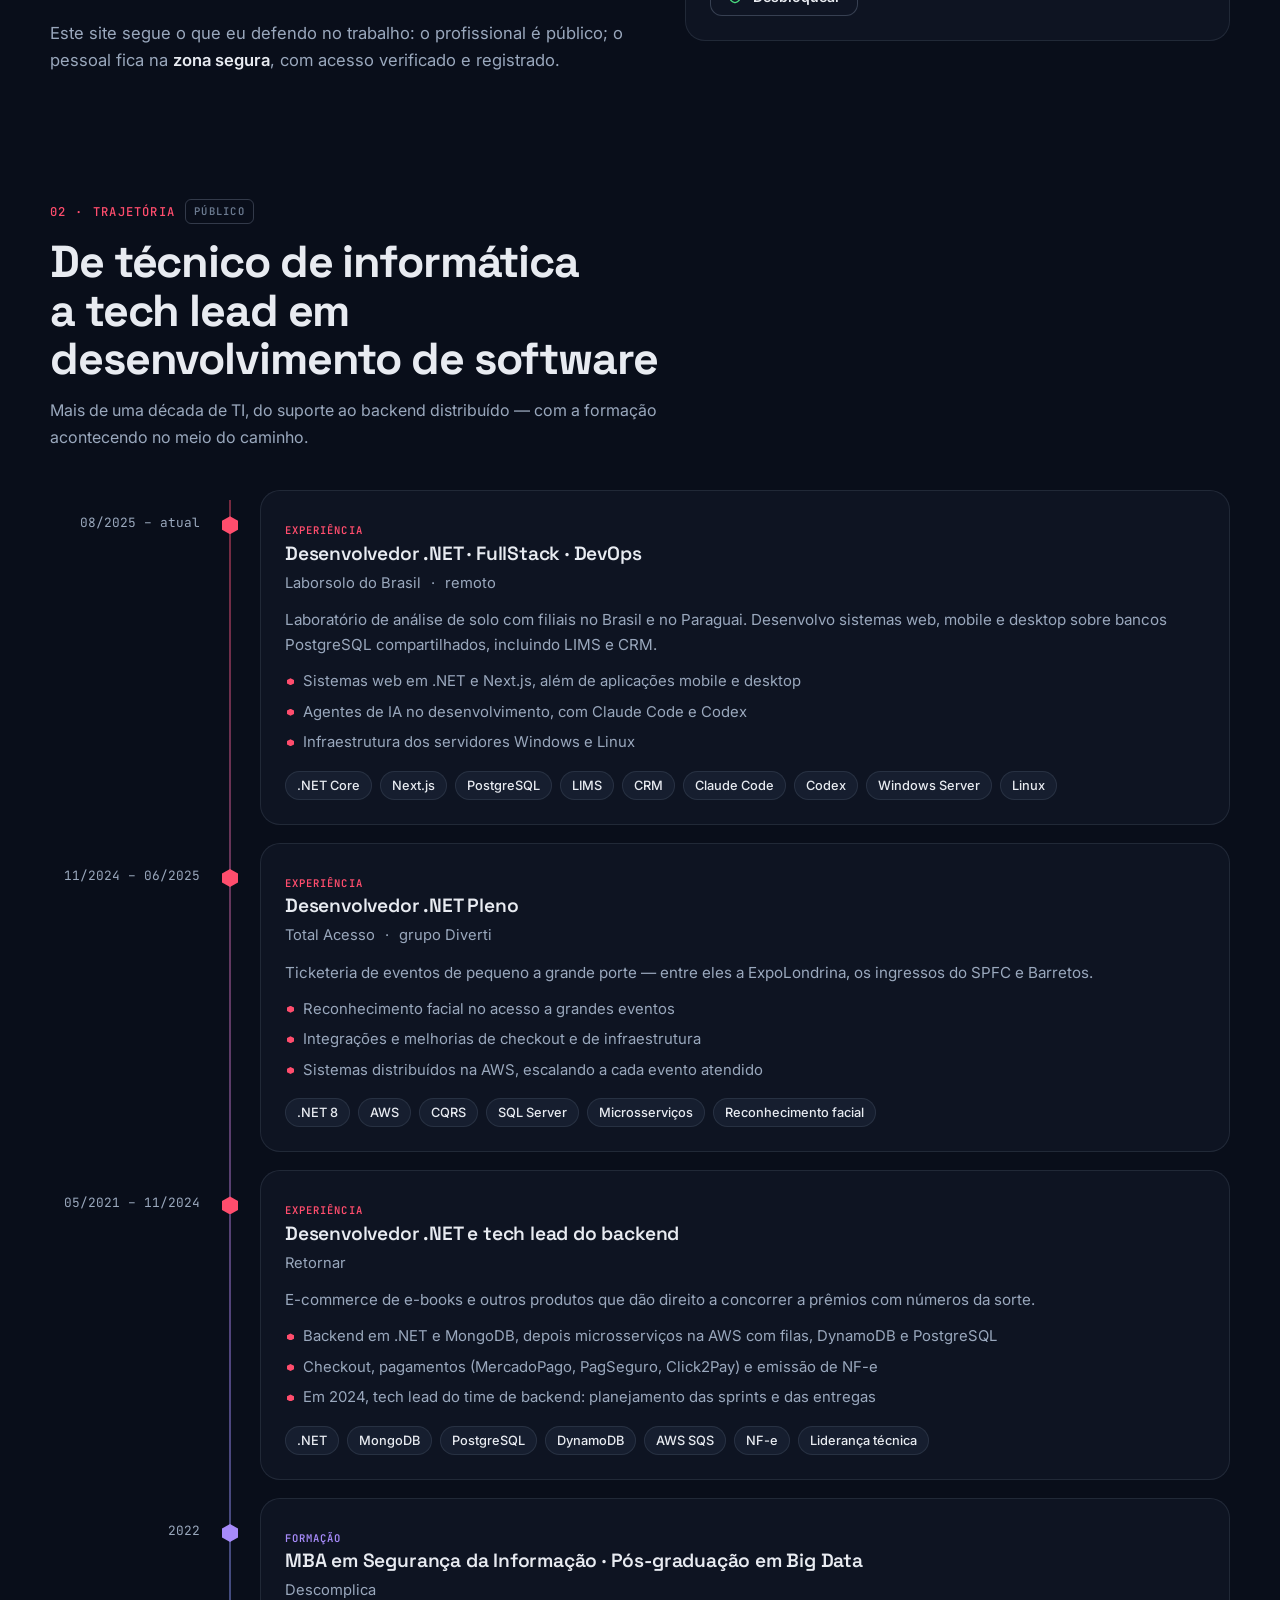
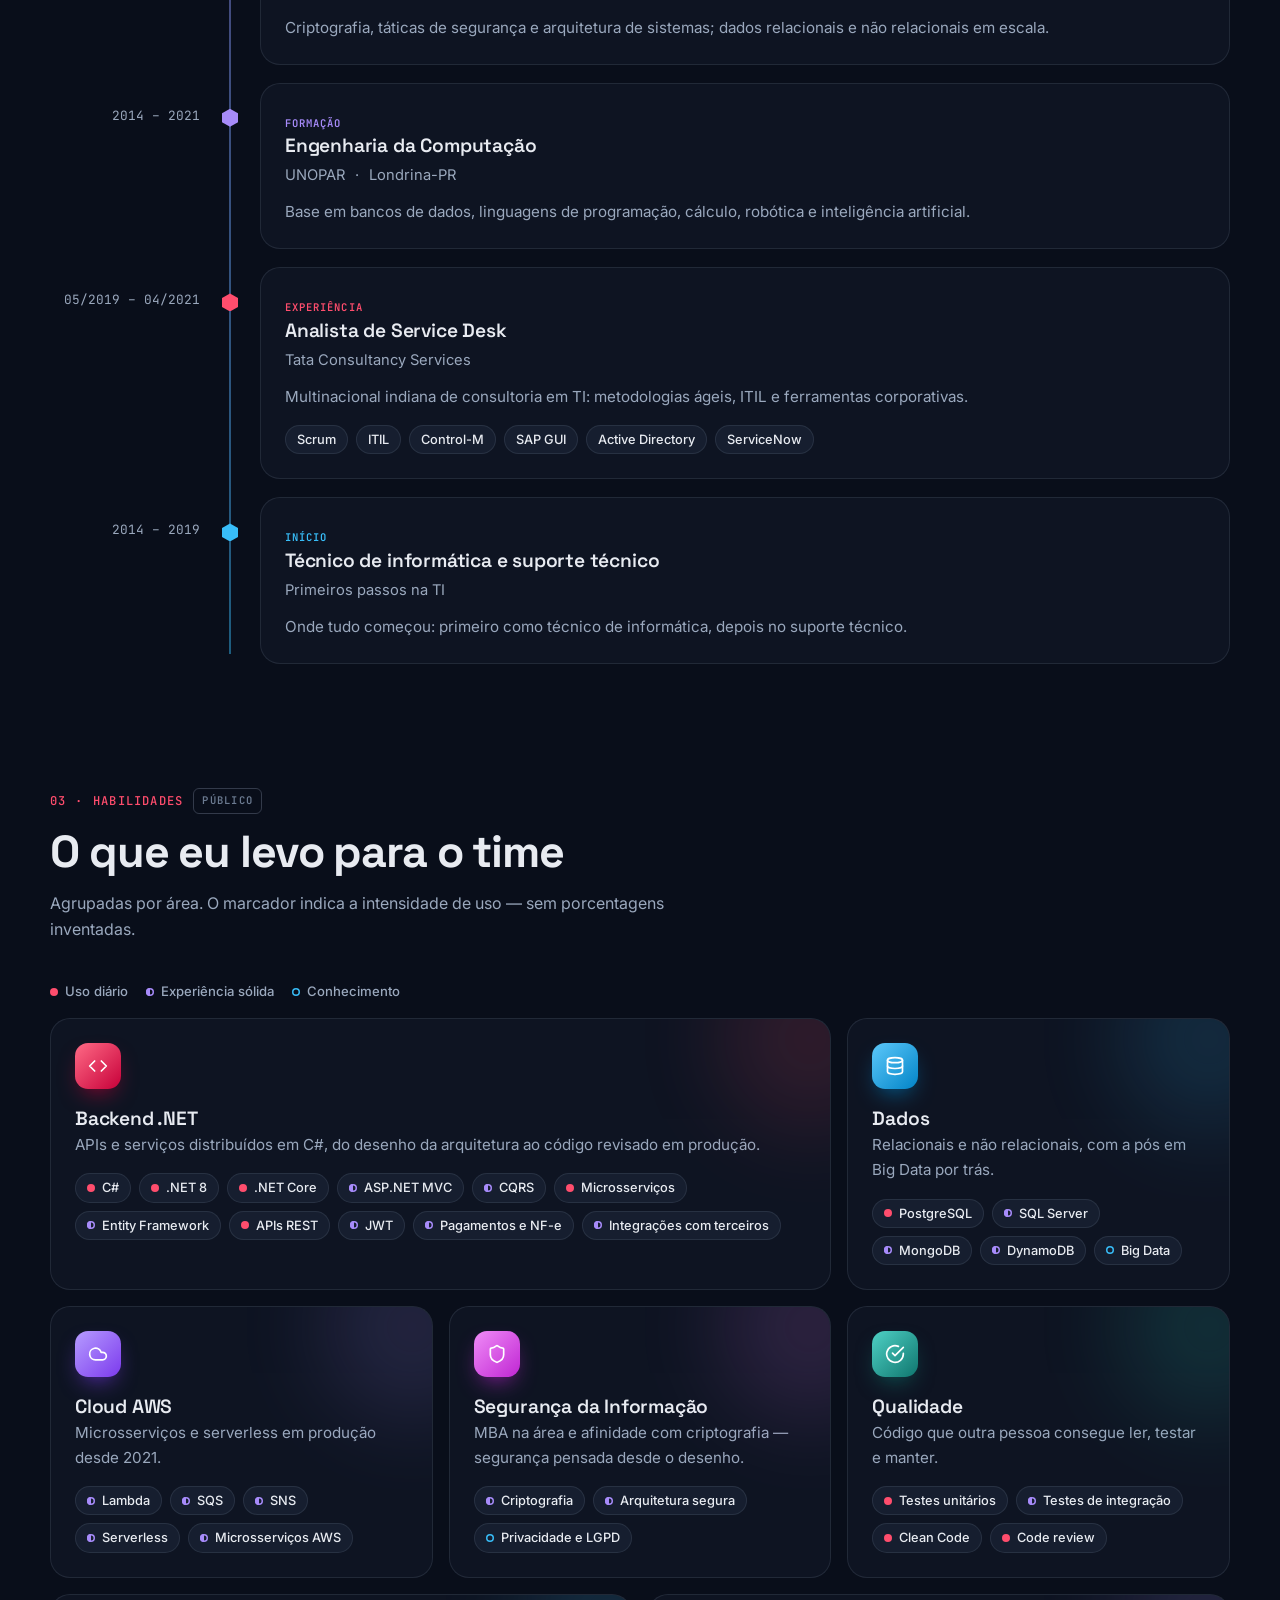
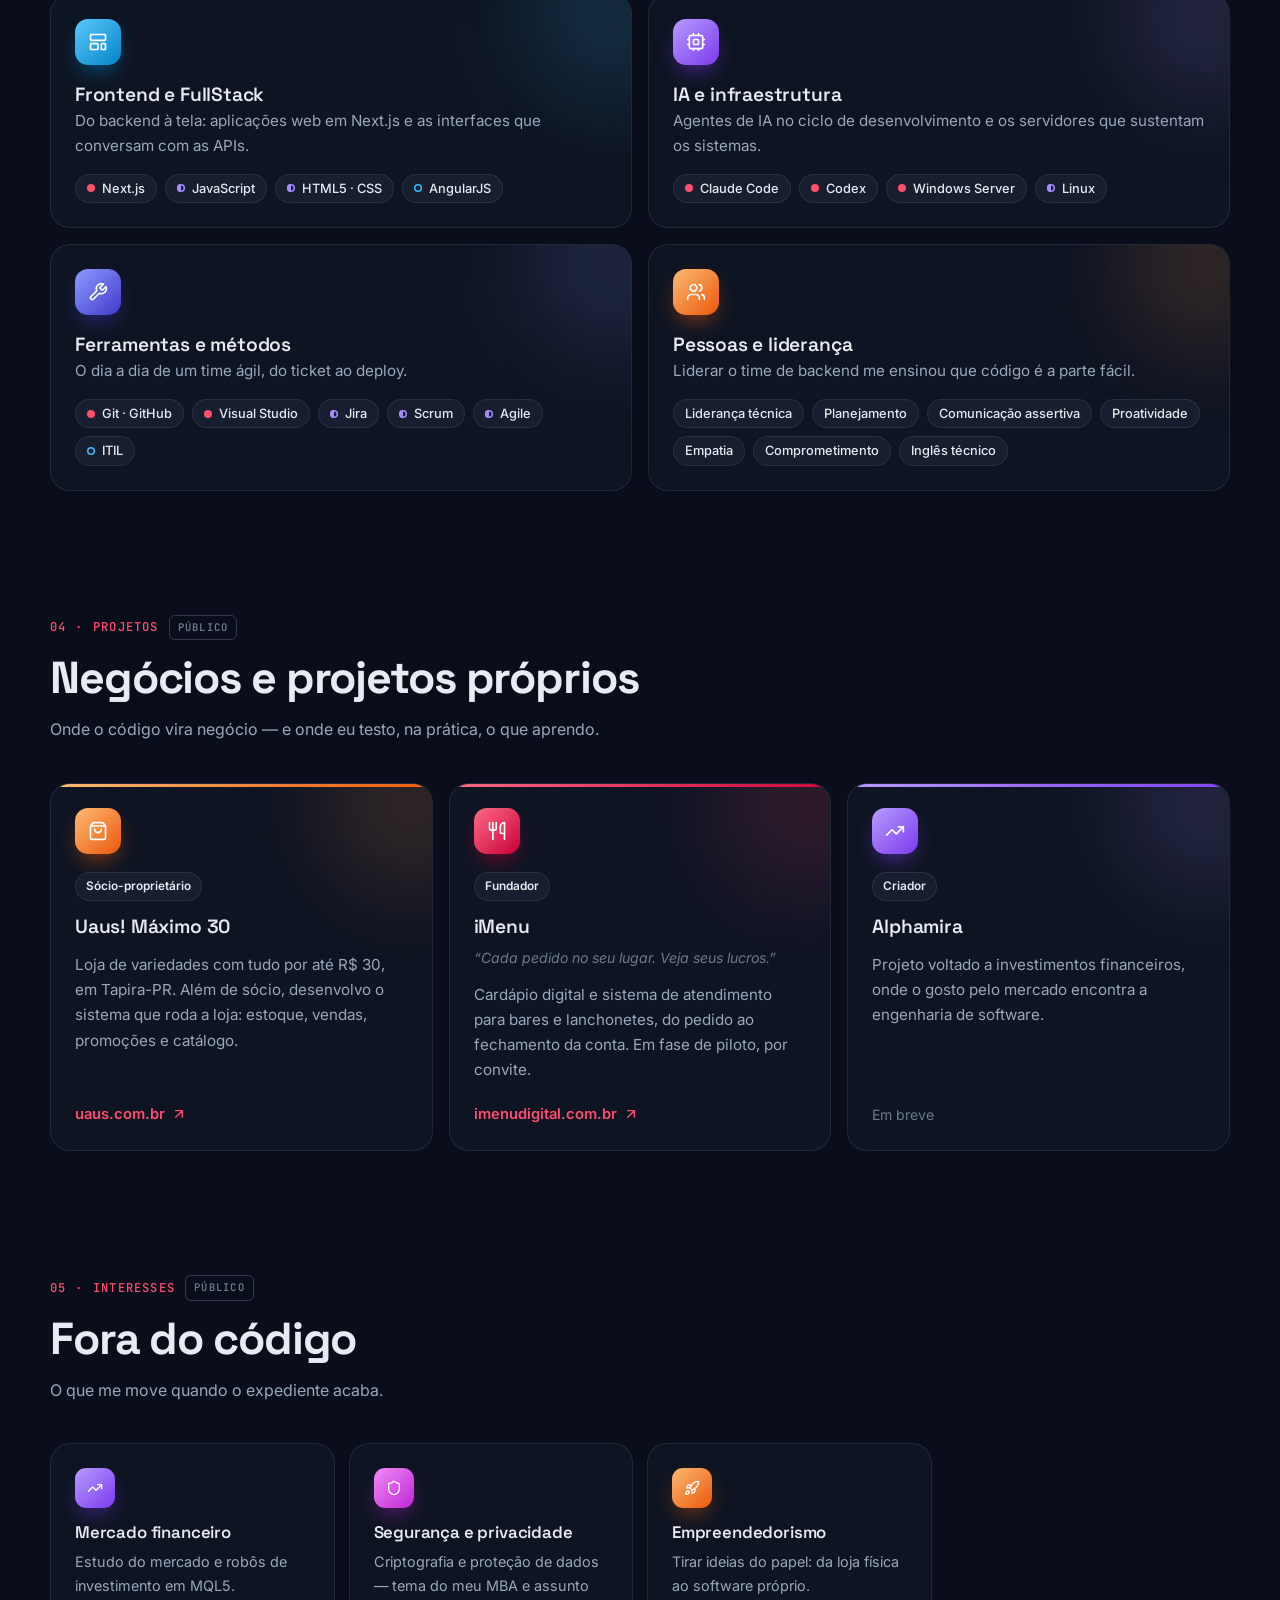
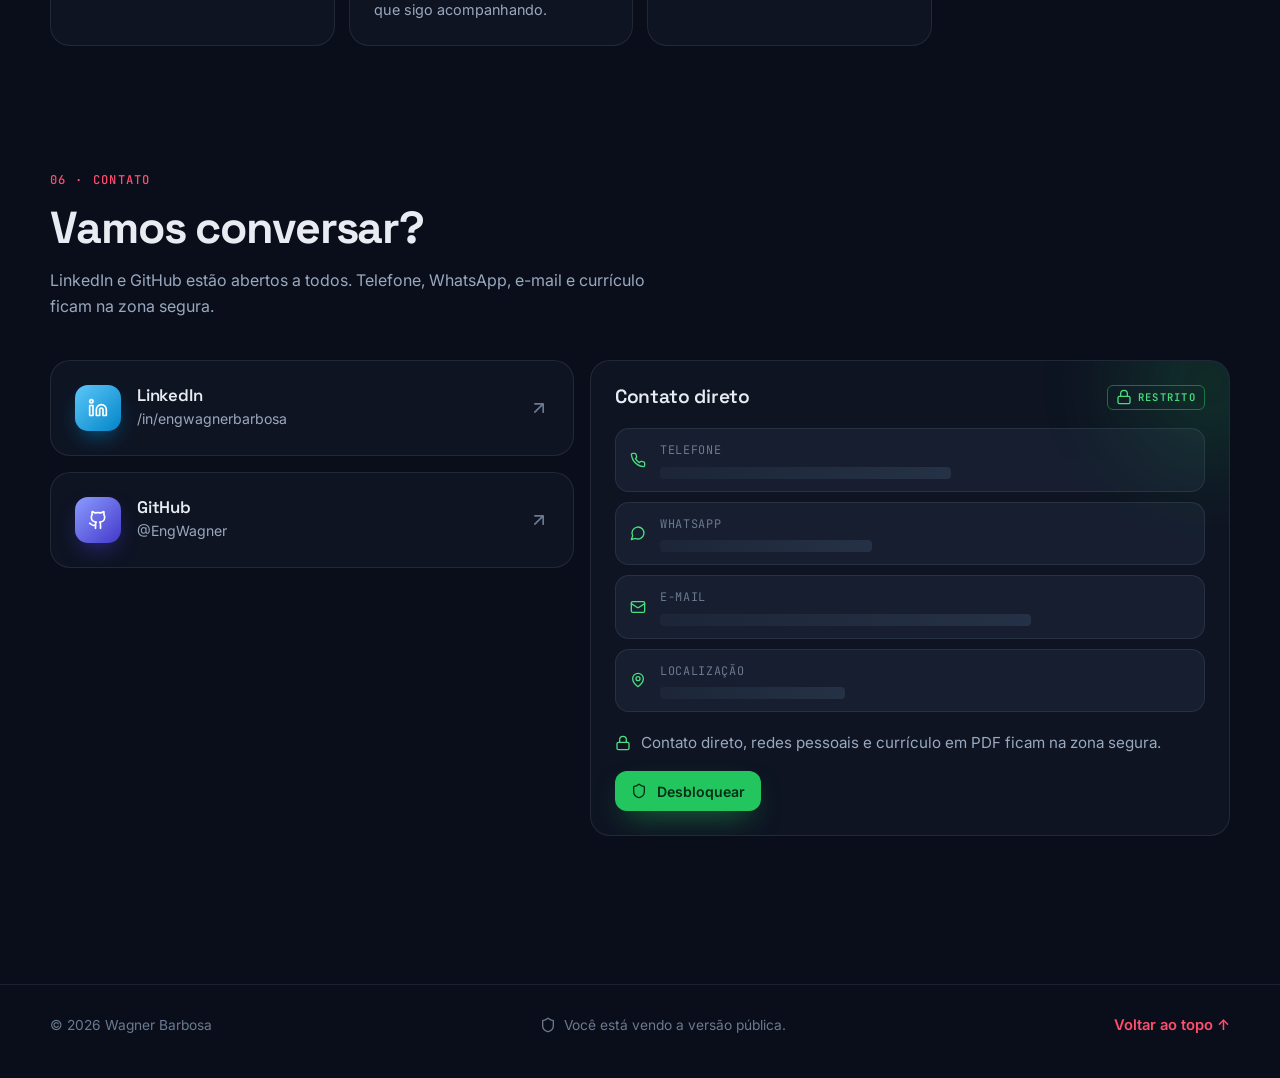
==== commit 8d0d23e6: "Liga o site ao Worker da zona segura - zone-endpoint: https://zona-segura.engwagner.com.br (endereço" ====
--- a/index.html
+++ b/index.html
@@ -29,8 +29,8 @@
 
   <!-- Zona segura: preenchidas quando o Worker for publicado (PLANO-REDESIGN.md, §12).
        Vazias, o modal avisa que a zona ainda não está no ar. -->
-  <meta name="zone-endpoint" content="">
-  <meta name="zone-sitekey" content="">
+  <meta name="zone-endpoint" content="https://zona-segura.engwagner.com.br">
+  <meta name="zone-sitekey" content="0x4AAAAAAF-DEh5FKleddsWN">
 
   <!-- Tema antes da primeira pintura: escuro por padrão, sem "piscar". -->
   <script>
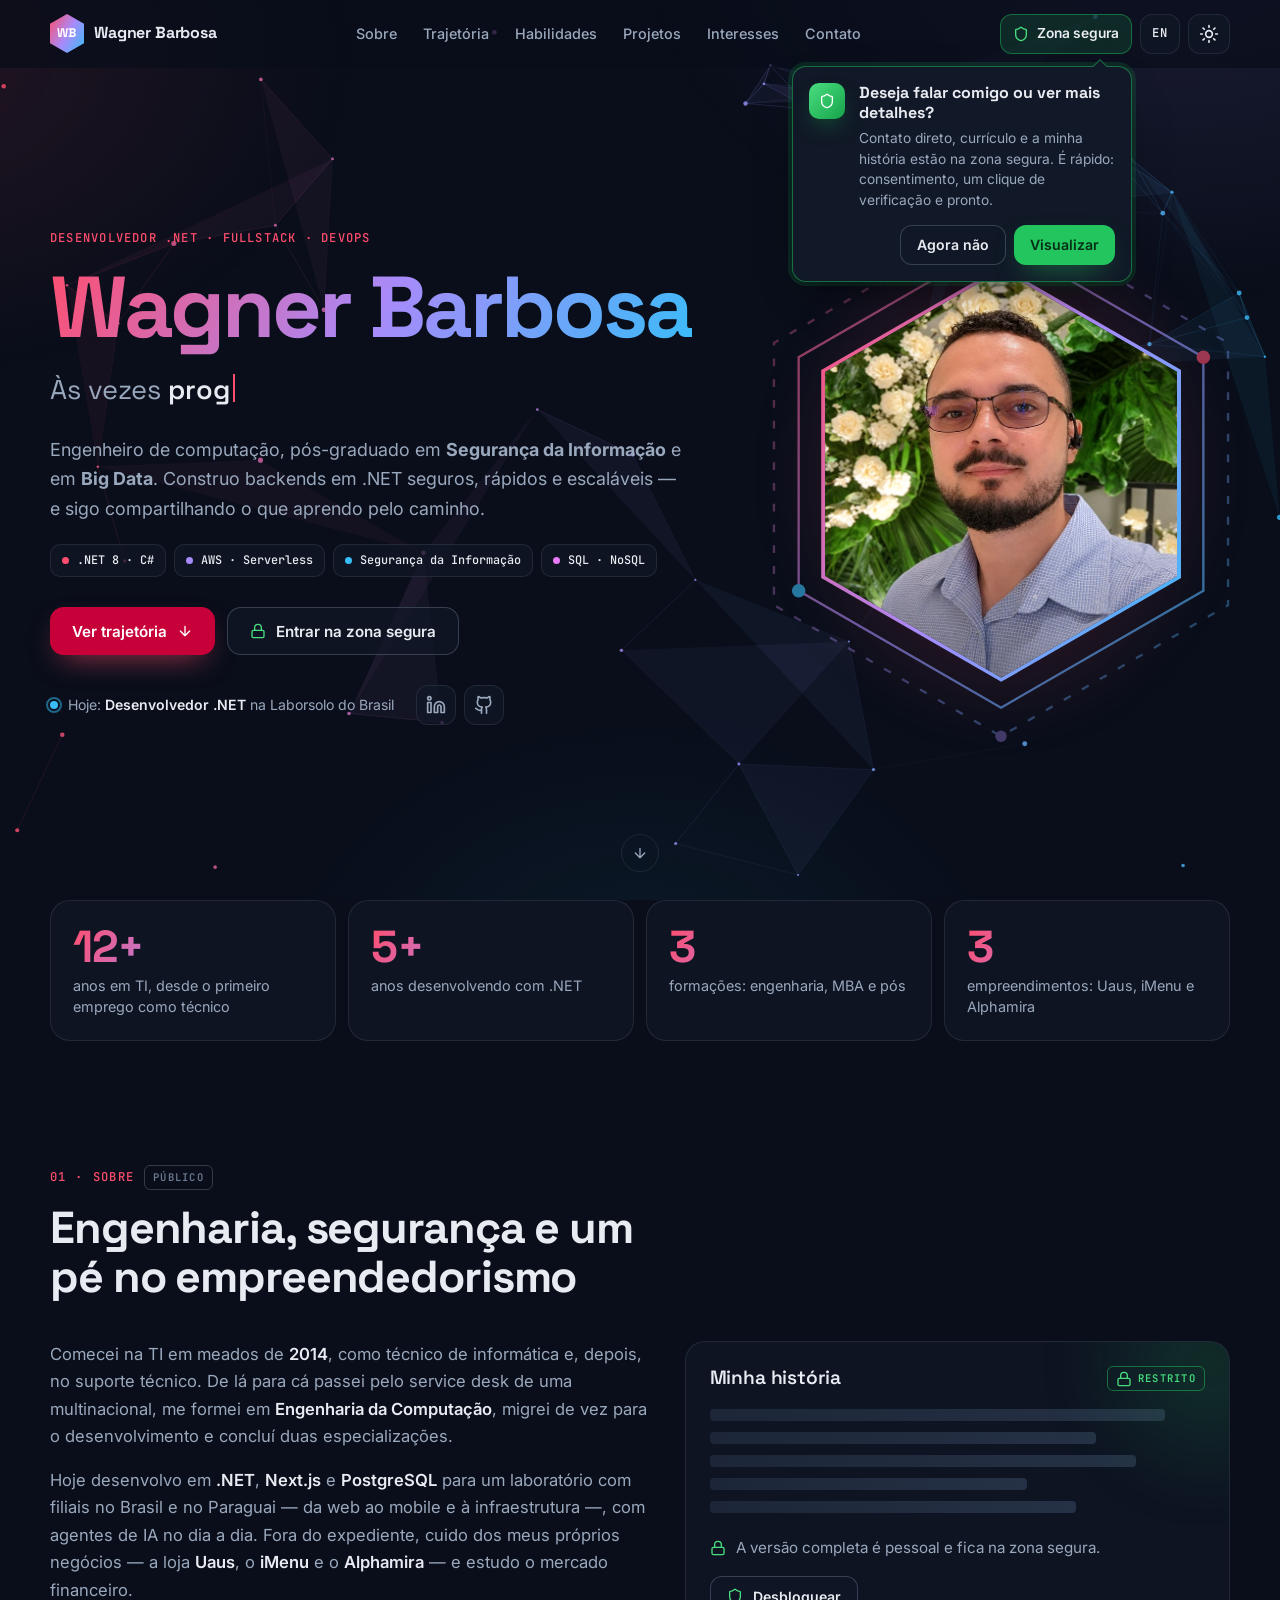
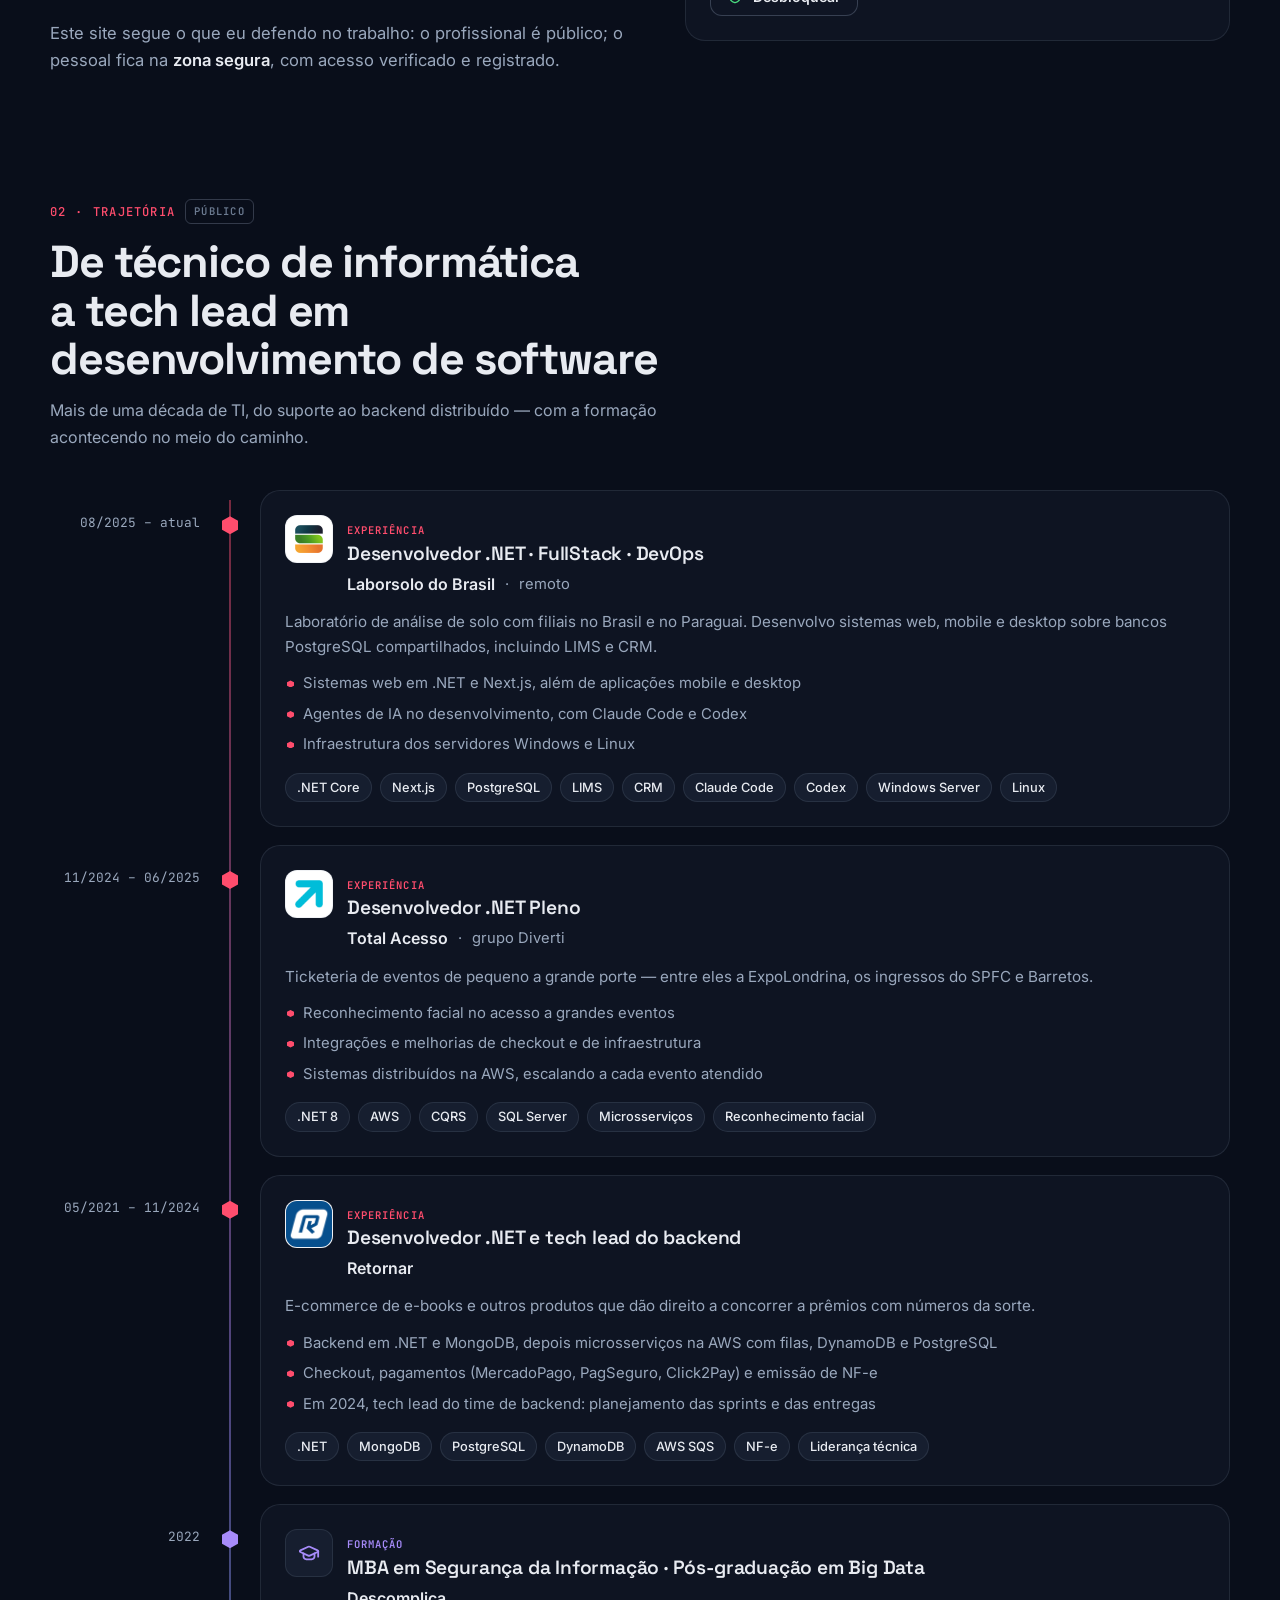
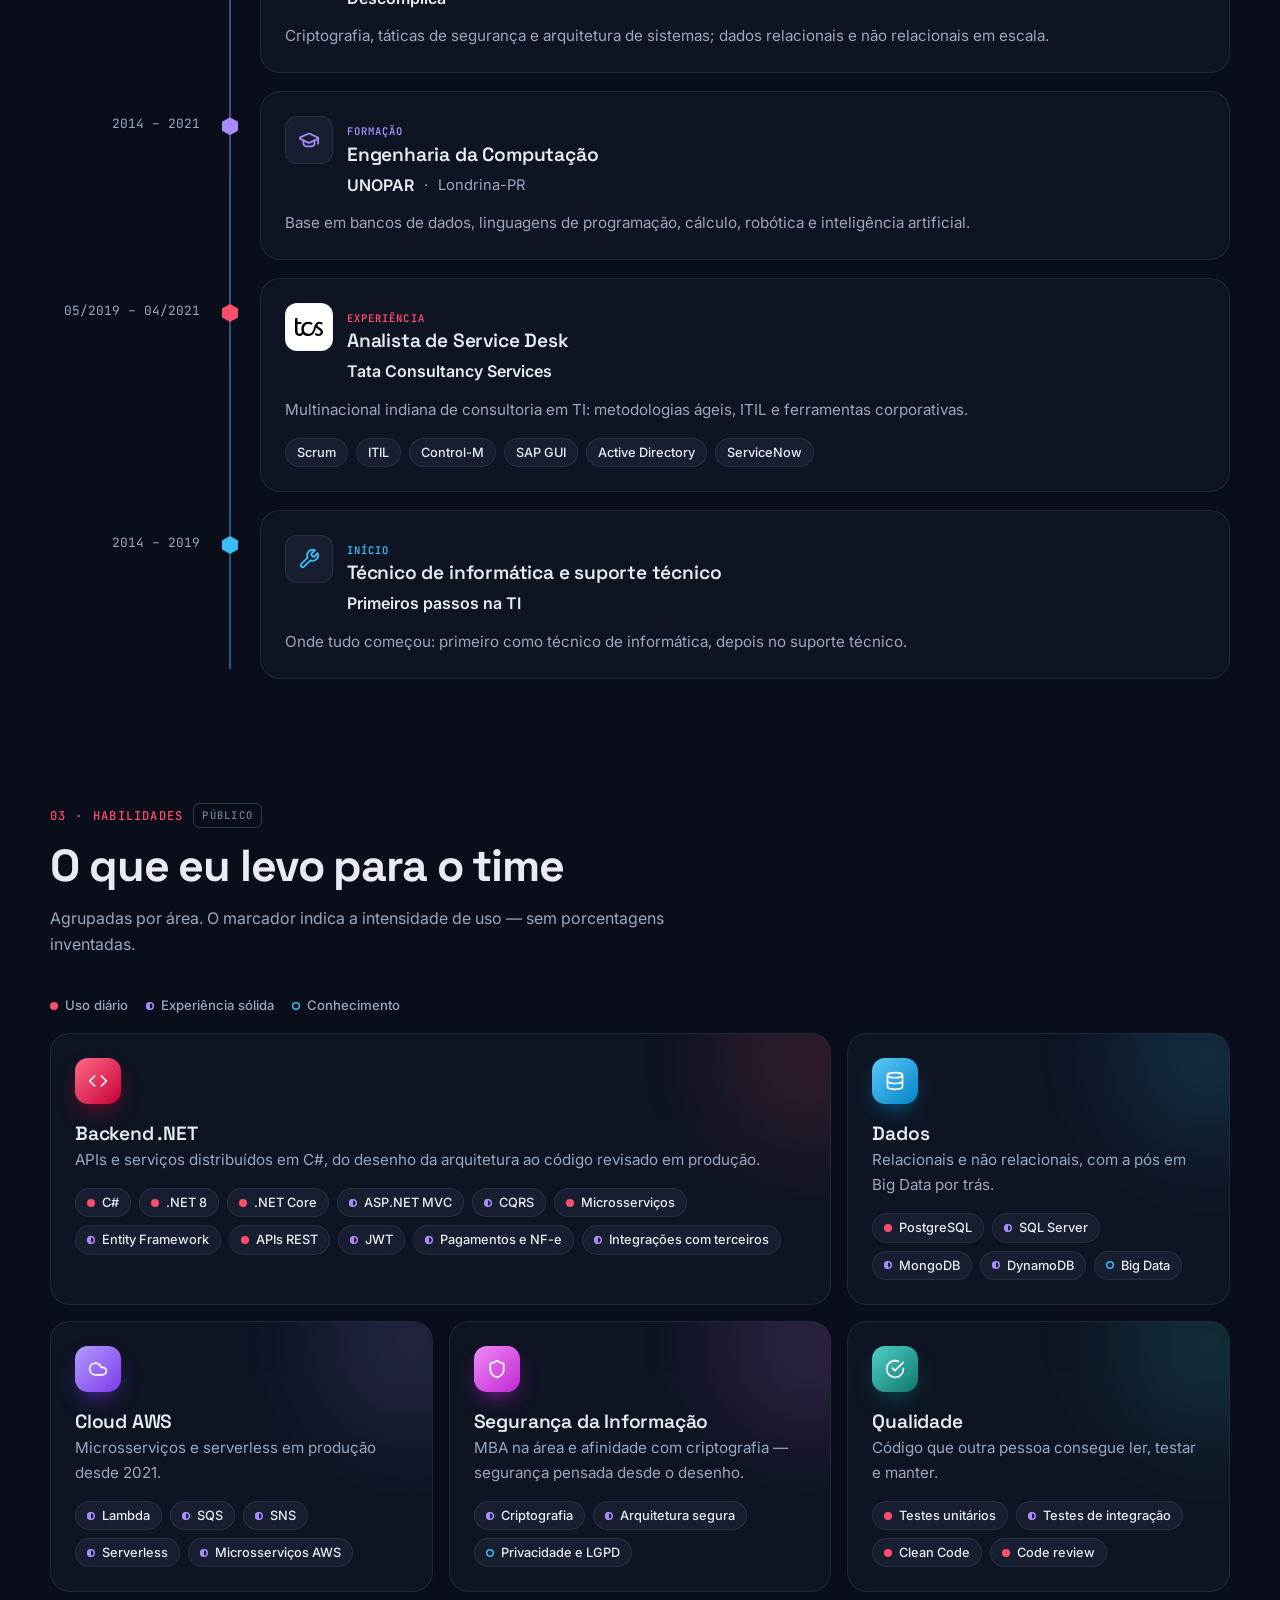
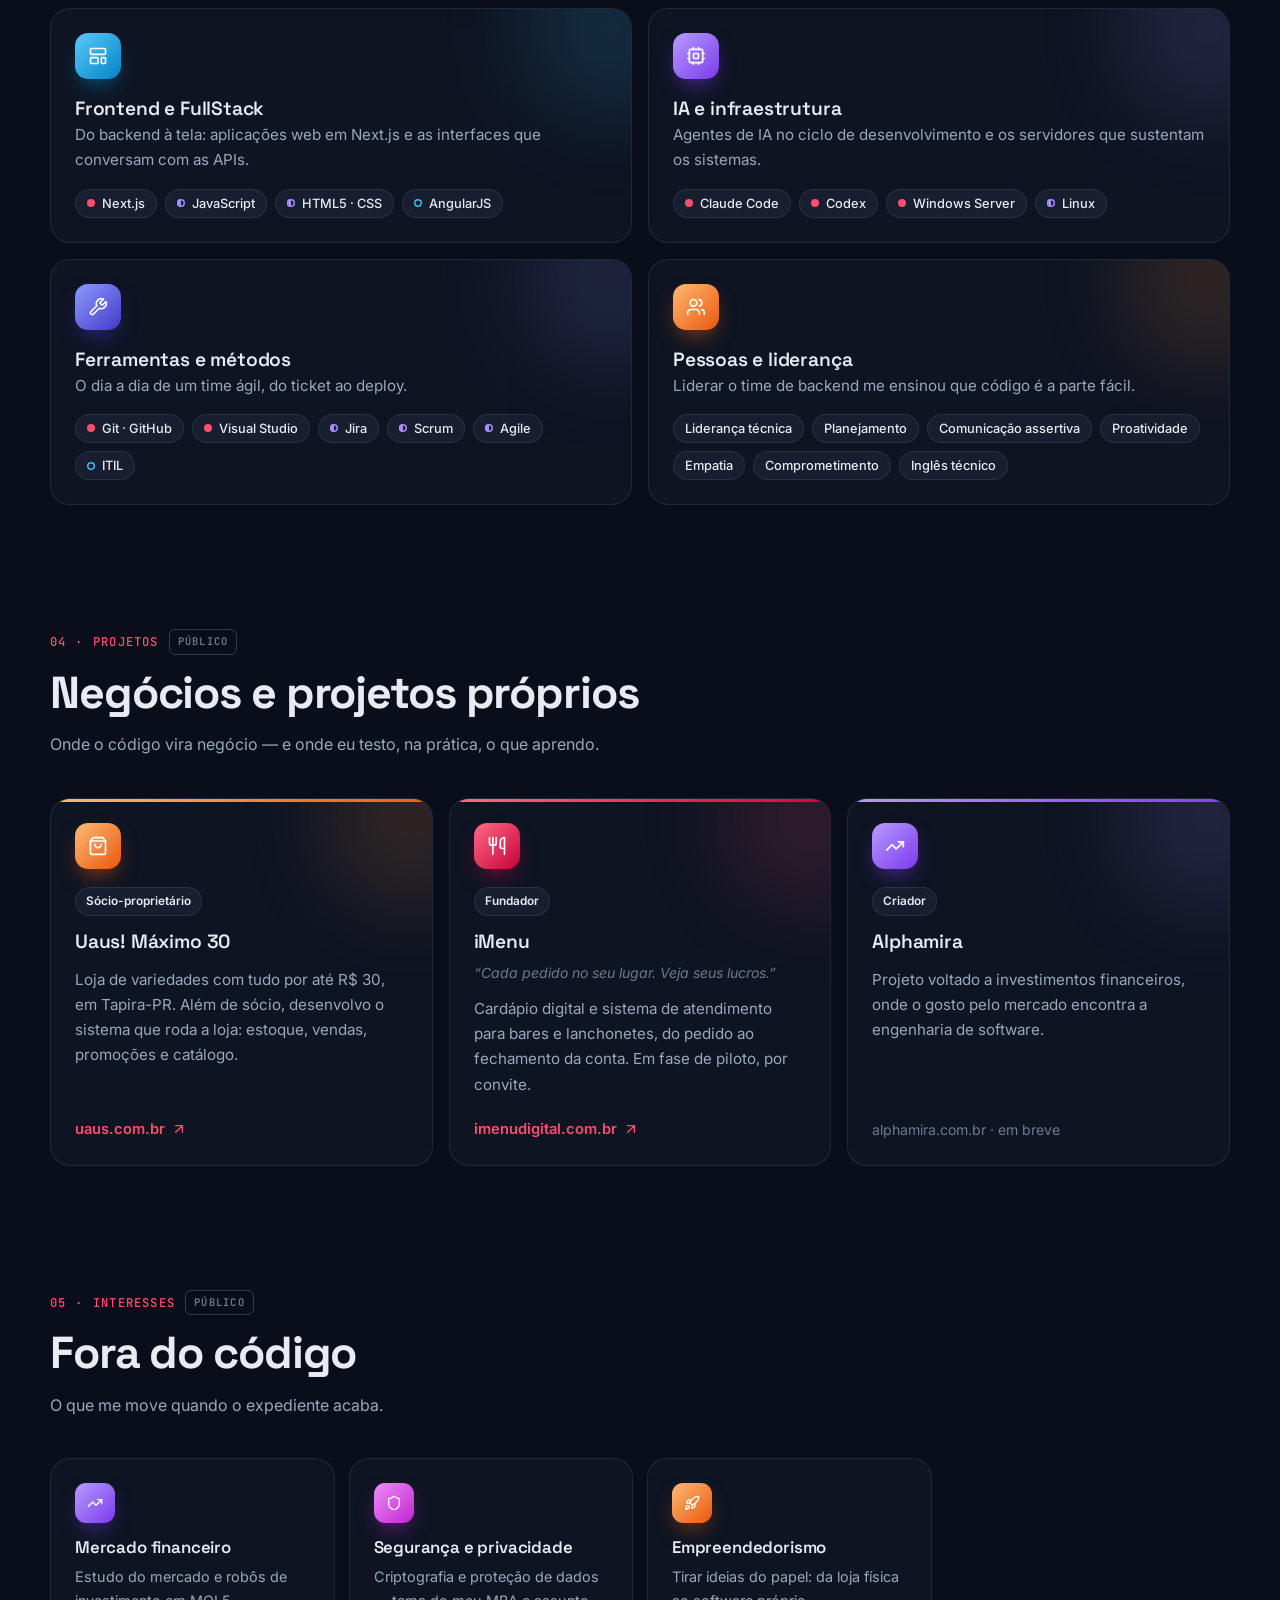
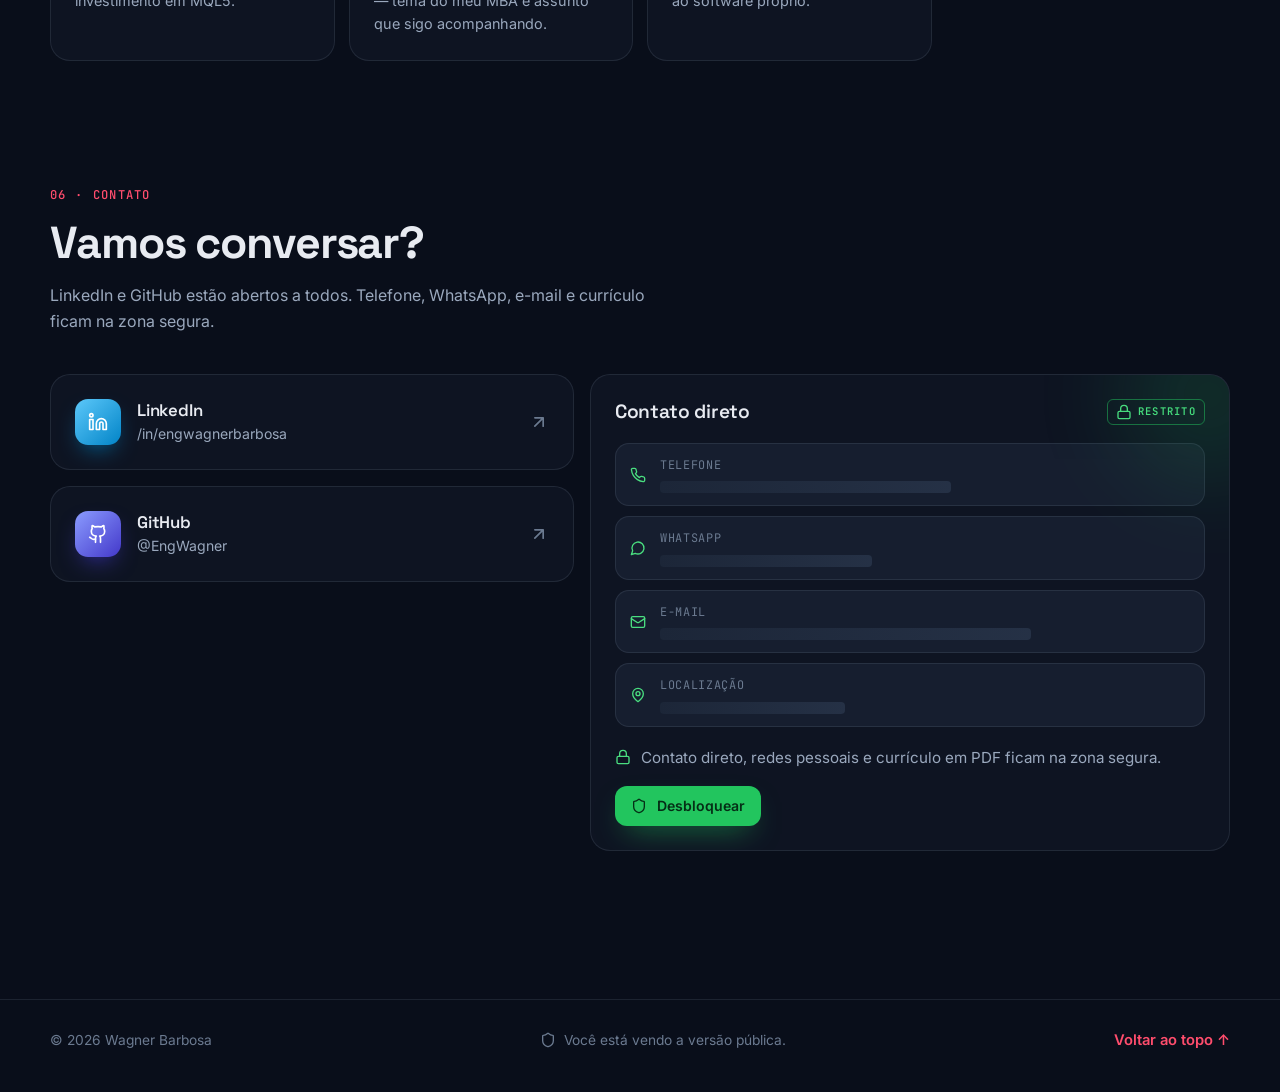
==== commit 4da0f218: "Trajetória: logos das empresas e nome da empresa em destaque - Logos de Laborsolo, Total Acesso, Ret" ====
--- a/index.html
+++ b/index.html
@@ -110,6 +110,7 @@
     <symbol id="i-cloud" viewBox="0 0 24 24"><path d="M17.5 19H9a7 7 0 1 1 6.71-9h1.79a4.5 4.5 0 1 1 0 9Z"/></symbol>
     <symbol id="i-check-circle" viewBox="0 0 24 24"><path d="M22 11.08V12a10 10 0 1 1-5.93-9.14"/><path d="m9 11 3 3L22 4"/></symbol>
     <symbol id="i-wrench" viewBox="0 0 24 24"><path d="M14.7 6.3a1 1 0 0 0 0 1.4l1.6 1.6a1 1 0 0 0 1.4 0l3.77-3.77a6 6 0 0 1-7.94 7.94l-6.91 6.91a2.12 2.12 0 0 1-3-3l6.91-6.91a6 6 0 0 1 7.94-7.94l-3.76 3.76z"/></symbol>
+    <symbol id="i-graduation" viewBox="0 0 24 24"><path d="M21.42 10.922a1 1 0 0 0-.019-1.838L12.83 5.18a2 2 0 0 0-1.66 0L2.6 9.08a1 1 0 0 0 0 1.832l8.57 3.908a2 2 0 0 0 1.66 0z"/><path d="M22 10v6"/><path d="M6 12.5V16a6 3 0 0 0 12 0v-3.5"/></symbol>
     <symbol id="i-users" viewBox="0 0 24 24"><path d="M16 21v-2a4 4 0 0 0-4-4H6a4 4 0 0 0-4 4v2"/><circle cx="9" cy="7" r="4"/><path d="M22 21v-2a4 4 0 0 0-3-3.87M16 3.13a4 4 0 0 1 0 7.75"/></symbol>
     <symbol id="i-trending" viewBox="0 0 24 24"><path d="m22 7-8.5 8.5-5-5L2 17"/><path d="M16 7h6v6"/></symbol>
     <symbol id="i-bag" viewBox="0 0 24 24"><path d="M6 2 3 6v14a2 2 0 0 0 2 2h14a2 2 0 0 0 2-2V6l-3-4Z"/><path d="M3 6h18M16 10a4 4 0 0 1-8 0"/></symbol>
@@ -311,14 +312,21 @@
         <ol class="timeline">
           <!-- ITEM DA TRAJETÓRIA — copie o <li> inteiro (nos dois idiomas).
                data-tipo: experiencia | formacao | inicio. O id vira link direto (#xp-...).
-               Ordem: do mais recente para o mais antigo (pela data de término). -->
+               Ordem: do mais recente para o mais antigo (pela data de término).
+               Logo: arquivo quadrado em images/logos/ (até 96 px), num ladrilho branco;
+               tl-logo--full se o logo já tem fundo próprio. Sem logo: tl-logo--icon. -->
           <li class="tl-item reveal" data-tipo="experiencia" id="xp-laborsolo">
             <p class="tl-date"><time datetime="2025-08">08/2025</time> – <span>atual</span></p>
             <span class="tl-marker" aria-hidden="true"></span>
             <article class="card tl-card">
-              <span class="type-pill">Experiência</span>
-              <h3>Desenvolvedor .NET · FullStack · DevOps</h3>
-              <p class="org"><span>Laborsolo do Brasil</span><span aria-hidden="true">·</span><span>remoto</span></p>
+              <div class="tl-head">
+                <span class="tl-logo"><img src="images/logos/laborsolo.png" alt="" width="56" height="56" loading="lazy" decoding="async"></span>
+                <div class="tl-head-text">
+                  <span class="type-pill">Experiência</span>
+                  <h3>Desenvolvedor .NET · FullStack · DevOps</h3>
+                  <p class="org"><span>Laborsolo do Brasil</span><span aria-hidden="true">·</span><span>remoto</span></p>
+                </div>
+              </div>
               <p>Laboratório de análise de solo com filiais no Brasil e no Paraguai. Desenvolvo sistemas web, mobile e desktop sobre bancos PostgreSQL compartilhados, incluindo LIMS e CRM.</p>
               <ul class="highlights">
                 <li>Sistemas web em .NET e Next.js, além de aplicações mobile e desktop</li>
@@ -336,9 +344,14 @@
             <p class="tl-date"><time datetime="2024-11">11/2024</time> – <time datetime="2025-06">06/2025</time></p>
             <span class="tl-marker" aria-hidden="true"></span>
             <article class="card tl-card">
-              <span class="type-pill">Experiência</span>
-              <h3>Desenvolvedor .NET Pleno</h3>
-              <p class="org"><span>Total Acesso</span><span aria-hidden="true">·</span><span>grupo Diverti</span></p>
+              <div class="tl-head">
+                <span class="tl-logo"><img src="images/logos/total-acesso.png" alt="" width="82" height="82" loading="lazy" decoding="async"></span>
+                <div class="tl-head-text">
+                  <span class="type-pill">Experiência</span>
+                  <h3>Desenvolvedor .NET Pleno</h3>
+                  <p class="org"><span>Total Acesso</span><span aria-hidden="true">·</span><span>grupo Diverti</span></p>
+                </div>
+              </div>
               <p>Ticketeria de eventos de pequeno a grande porte — entre eles a ExpoLondrina, os ingressos do SPFC e Barretos.</p>
               <ul class="highlights">
                 <li>Reconhecimento facial no acesso a grandes eventos</li>
@@ -355,9 +368,14 @@
             <p class="tl-date"><time datetime="2021-05">05/2021</time> – <time datetime="2024-11">11/2024</time></p>
             <span class="tl-marker" aria-hidden="true"></span>
             <article class="card tl-card">
-              <span class="type-pill">Experiência</span>
-              <h3>Desenvolvedor .NET e tech lead do backend</h3>
-              <p class="org"><span>Retornar</span></p>
+              <div class="tl-head">
+                <span class="tl-logo tl-logo--full"><img src="images/logos/retornar.png" alt="" width="96" height="96" loading="lazy" decoding="async"></span>
+                <div class="tl-head-text">
+                  <span class="type-pill">Experiência</span>
+                  <h3>Desenvolvedor .NET e tech lead do backend</h3>
+                  <p class="org"><span>Retornar</span></p>
+                </div>
+              </div>
               <p>E-commerce de e-books e outros produtos que dão direito a concorrer a prêmios com números da sorte.</p>
               <ul class="highlights">
                 <li>Backend em .NET e MongoDB, depois microsserviços na AWS com filas, DynamoDB e PostgreSQL</li>
@@ -374,9 +392,14 @@
             <p class="tl-date"><time datetime="2022">2022</time></p>
             <span class="tl-marker" aria-hidden="true"></span>
             <article class="card tl-card">
-              <span class="type-pill">Formação</span>
-              <h3>MBA em Segurança da Informação · Pós-graduação em Big Data</h3>
-              <p class="org"><span>Descomplica</span></p>
+              <div class="tl-head">
+                <span class="tl-logo tl-logo--icon" aria-hidden="true"><svg class="i"><use href="#i-graduation"/></svg></span>
+                <div class="tl-head-text">
+                  <span class="type-pill">Formação</span>
+                  <h3>MBA em Segurança da Informação · Pós-graduação em Big Data</h3>
+                  <p class="org"><span>Descomplica</span></p>
+                </div>
+              </div>
               <p>Criptografia, táticas de segurança e arquitetura de sistemas; dados relacionais e não relacionais em escala.</p>
             </article>
           </li>
@@ -385,9 +408,14 @@
             <p class="tl-date"><time datetime="2014">2014</time> – <time datetime="2021-12">2021</time></p>
             <span class="tl-marker" aria-hidden="true"></span>
             <article class="card tl-card">
-              <span class="type-pill">Formação</span>
-              <h3>Engenharia da Computação</h3>
-              <p class="org"><span>UNOPAR</span><span aria-hidden="true">·</span><span>Londrina-PR</span></p>
+              <div class="tl-head">
+                <span class="tl-logo tl-logo--icon" aria-hidden="true"><svg class="i"><use href="#i-graduation"/></svg></span>
+                <div class="tl-head-text">
+                  <span class="type-pill">Formação</span>
+                  <h3>Engenharia da Computação</h3>
+                  <p class="org"><span>UNOPAR</span><span aria-hidden="true">·</span><span>Londrina-PR</span></p>
+                </div>
+              </div>
               <p>Base em bancos de dados, linguagens de programação, cálculo, robótica e inteligência artificial.</p>
             </article>
           </li>
@@ -396,9 +424,14 @@
             <p class="tl-date"><time datetime="2019-05">05/2019</time> – <time datetime="2021-04">04/2021</time></p>
             <span class="tl-marker" aria-hidden="true"></span>
             <article class="card tl-card">
-              <span class="type-pill">Experiência</span>
-              <h3>Analista de Service Desk</h3>
-              <p class="org"><span>Tata Consultancy Services</span></p>
+              <div class="tl-head">
+                <span class="tl-logo"><img src="images/logos/tcs.svg" alt="" width="56" height="34" loading="lazy" decoding="async"></span>
+                <div class="tl-head-text">
+                  <span class="type-pill">Experiência</span>
+                  <h3>Analista de Service Desk</h3>
+                  <p class="org"><span>Tata Consultancy Services</span></p>
+                </div>
+              </div>
               <p>Multinacional indiana de consultoria em TI: metodologias ágeis, ITIL e ferramentas corporativas.</p>
               <ul class="chips" aria-label="Tecnologias">
                 <li class="chip">Scrum</li><li class="chip">ITIL</li><li class="chip">Control-M</li><li class="chip">SAP GUI</li><li class="chip">Active Directory</li><li class="chip">ServiceNow</li>
@@ -410,9 +443,14 @@
             <p class="tl-date"><time datetime="2014">2014</time> – <time datetime="2019">2019</time></p>
             <span class="tl-marker" aria-hidden="true"></span>
             <article class="card tl-card">
-              <span class="type-pill">Início</span>
-              <h3>Técnico de informática e suporte técnico</h3>
-              <p class="org"><span>Primeiros passos na TI</span></p>
+              <div class="tl-head">
+                <span class="tl-logo tl-logo--icon" aria-hidden="true"><svg class="i"><use href="#i-wrench"/></svg></span>
+                <div class="tl-head-text">
+                  <span class="type-pill">Início</span>
+                  <h3>Técnico de informática e suporte técnico</h3>
+                  <p class="org"><span>Primeiros passos na TI</span></p>
+                </div>
+              </div>
               <p>Onde tudo começou: primeiro como técnico de informática, depois no suporte técnico.</p>
             </article>
           </li>
@@ -572,7 +610,7 @@
             <span class="role">Criador</span>
             <h3>Alphamira</h3>
             <p>Projeto voltado a investimentos financeiros, onde o gosto pelo mercado encontra a engenharia de software.</p>
-            <span class="muted-link">Em breve</span>
+            <span class="muted-link">alphamira.com.br · em breve</span>
           </article>
         </div>
       </div>
--- a/css/styles.css
+++ b/css/styles.css
@@ -439,6 +439,26 @@
 .tl-card .org a { color: var(--accent); font-weight: 600; }
 .tl-card .org a:hover { text-decoration: underline; text-underline-offset: 3px; }
 .tl-card > p { margin-top: 12px; }
+/* Logo da empresa (ou ícone, em formação e início) ao lado do título */
+.tl-head { display: flex; align-items: flex-start; gap: 14px; }
+.tl-head-text { min-width: 0; }
+.tl-logo {
+  flex: none; width: 48px; height: 48px; padding: 9px;
+  display: grid; place-items: center; overflow: hidden;
+  border-radius: 12px; border: 1px solid var(--border);
+  background: #fff; /* os logos foram desenhados para fundo claro */
+}
+.tl-logo img { width: 100%; height: 100%; object-fit: contain; }
+.tl-logo--full { padding: 0; } /* o logo já traz o próprio fundo */
+.tl-logo--icon { padding: 0; background: var(--surface-2); color: var(--marker, var(--accent)); }
+.tl-logo--icon .i { width: 22px; height: 22px; }
+/* O nome da empresa vem em destaque; o resto da linha (remoto, grupo) fica discreto */
+.tl-card .org > span:first-child { color: var(--text); font-weight: 600; font-size: 1rem; }
+@media (max-width: 479px) {
+  /* No celular a linha não cabe: empresa em cima, detalhe embaixo, sem o "·" sobrando */
+  .tl-card .org { flex-direction: column; align-items: flex-start; gap: 0; }
+  .tl-card .org > span[aria-hidden="true"] { display: none; }
+}
 .type-pill { font-family: var(--font-mono); font-size: .66rem; font-weight: 600; letter-spacing: .1em; text-transform: uppercase; color: var(--marker, var(--accent)); }
 .highlights { margin-top: 12px; display: grid; gap: 6px; }
 .highlights li { position: relative; padding-left: 18px; color: var(--text-muted); font-size: .93rem; }
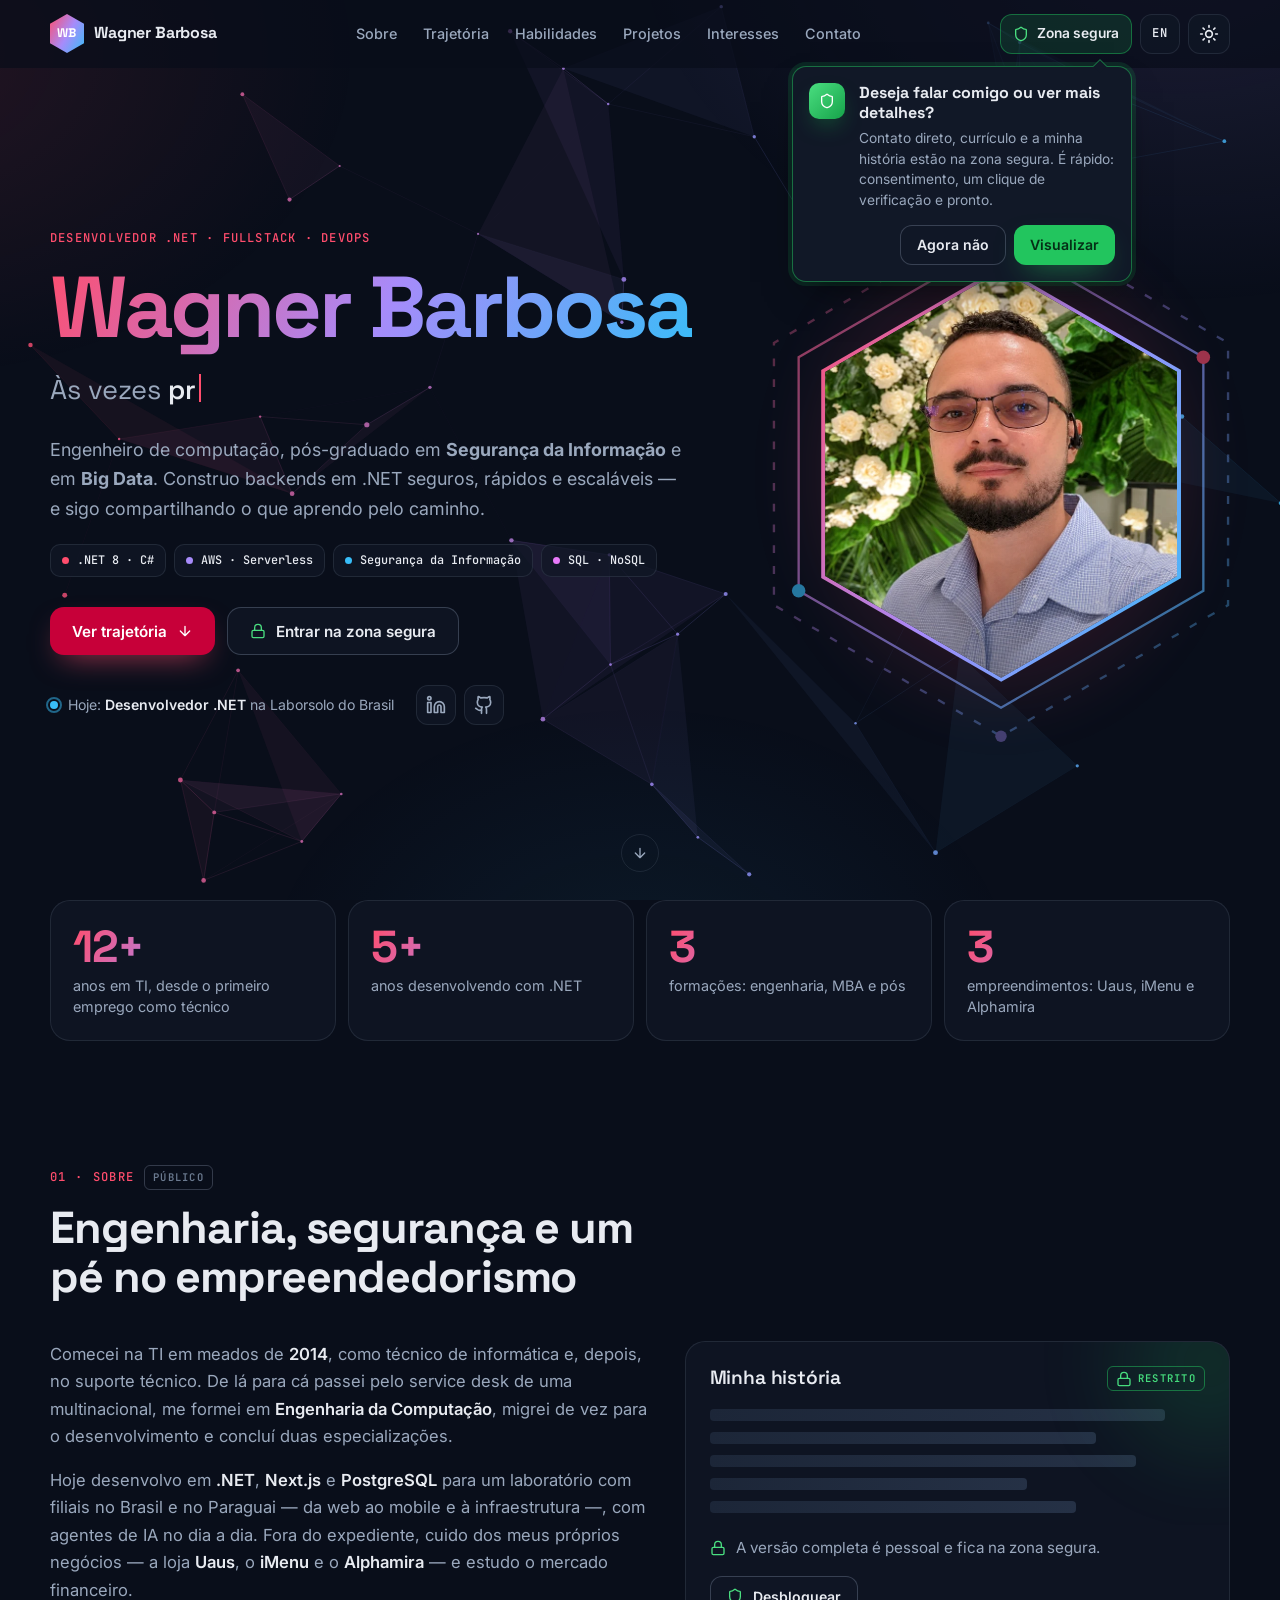
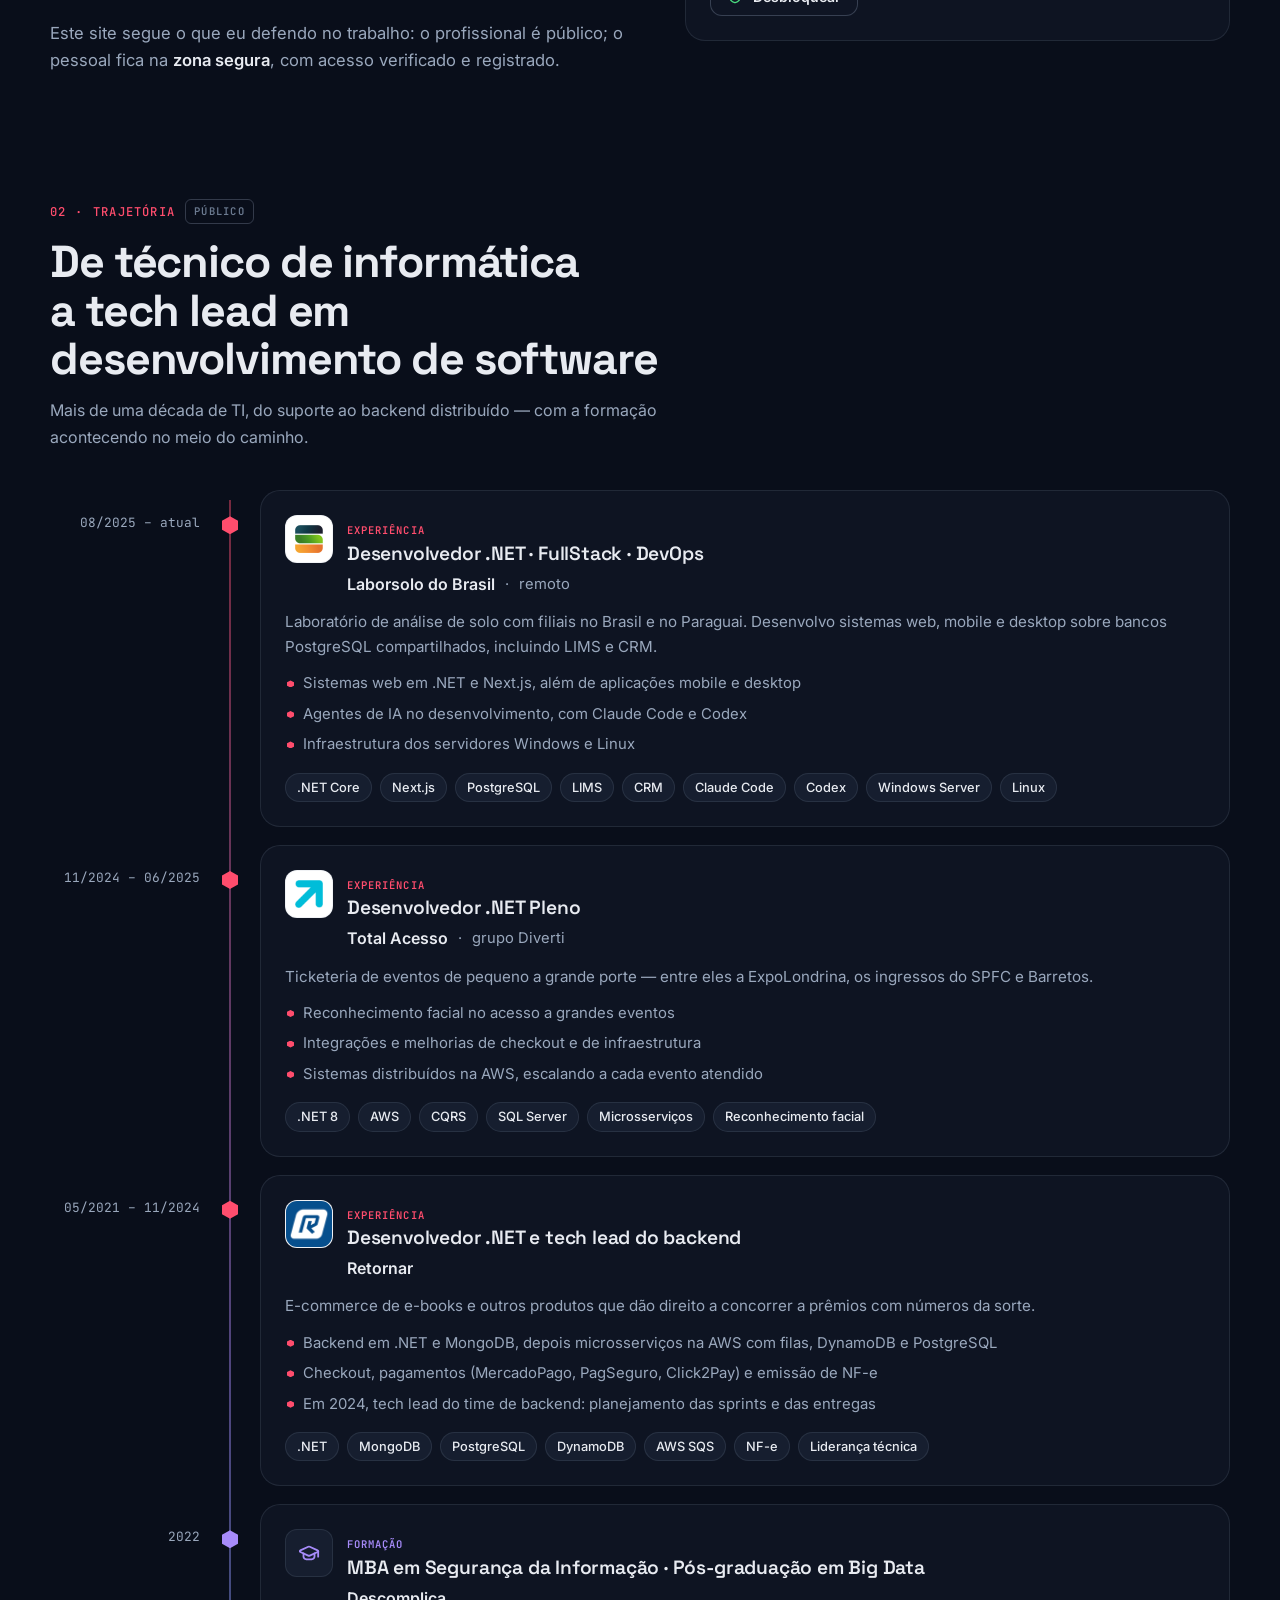
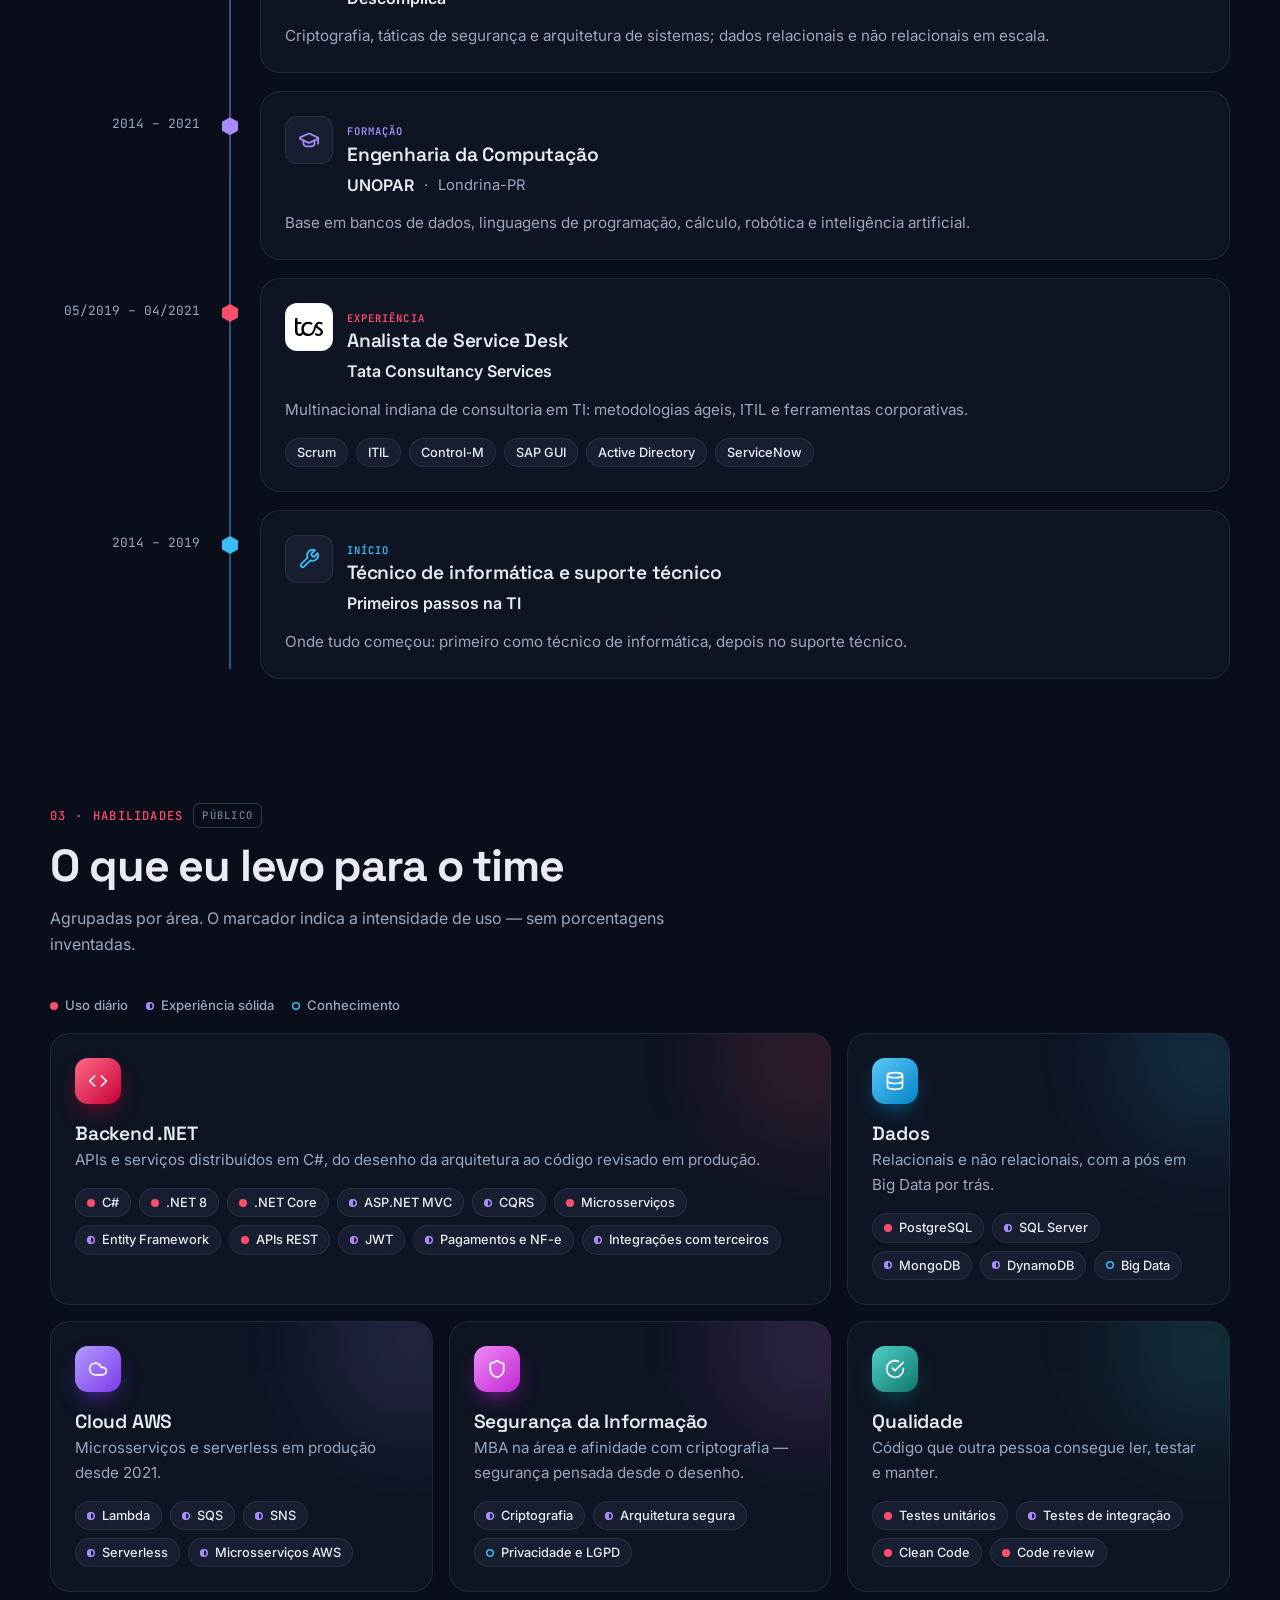
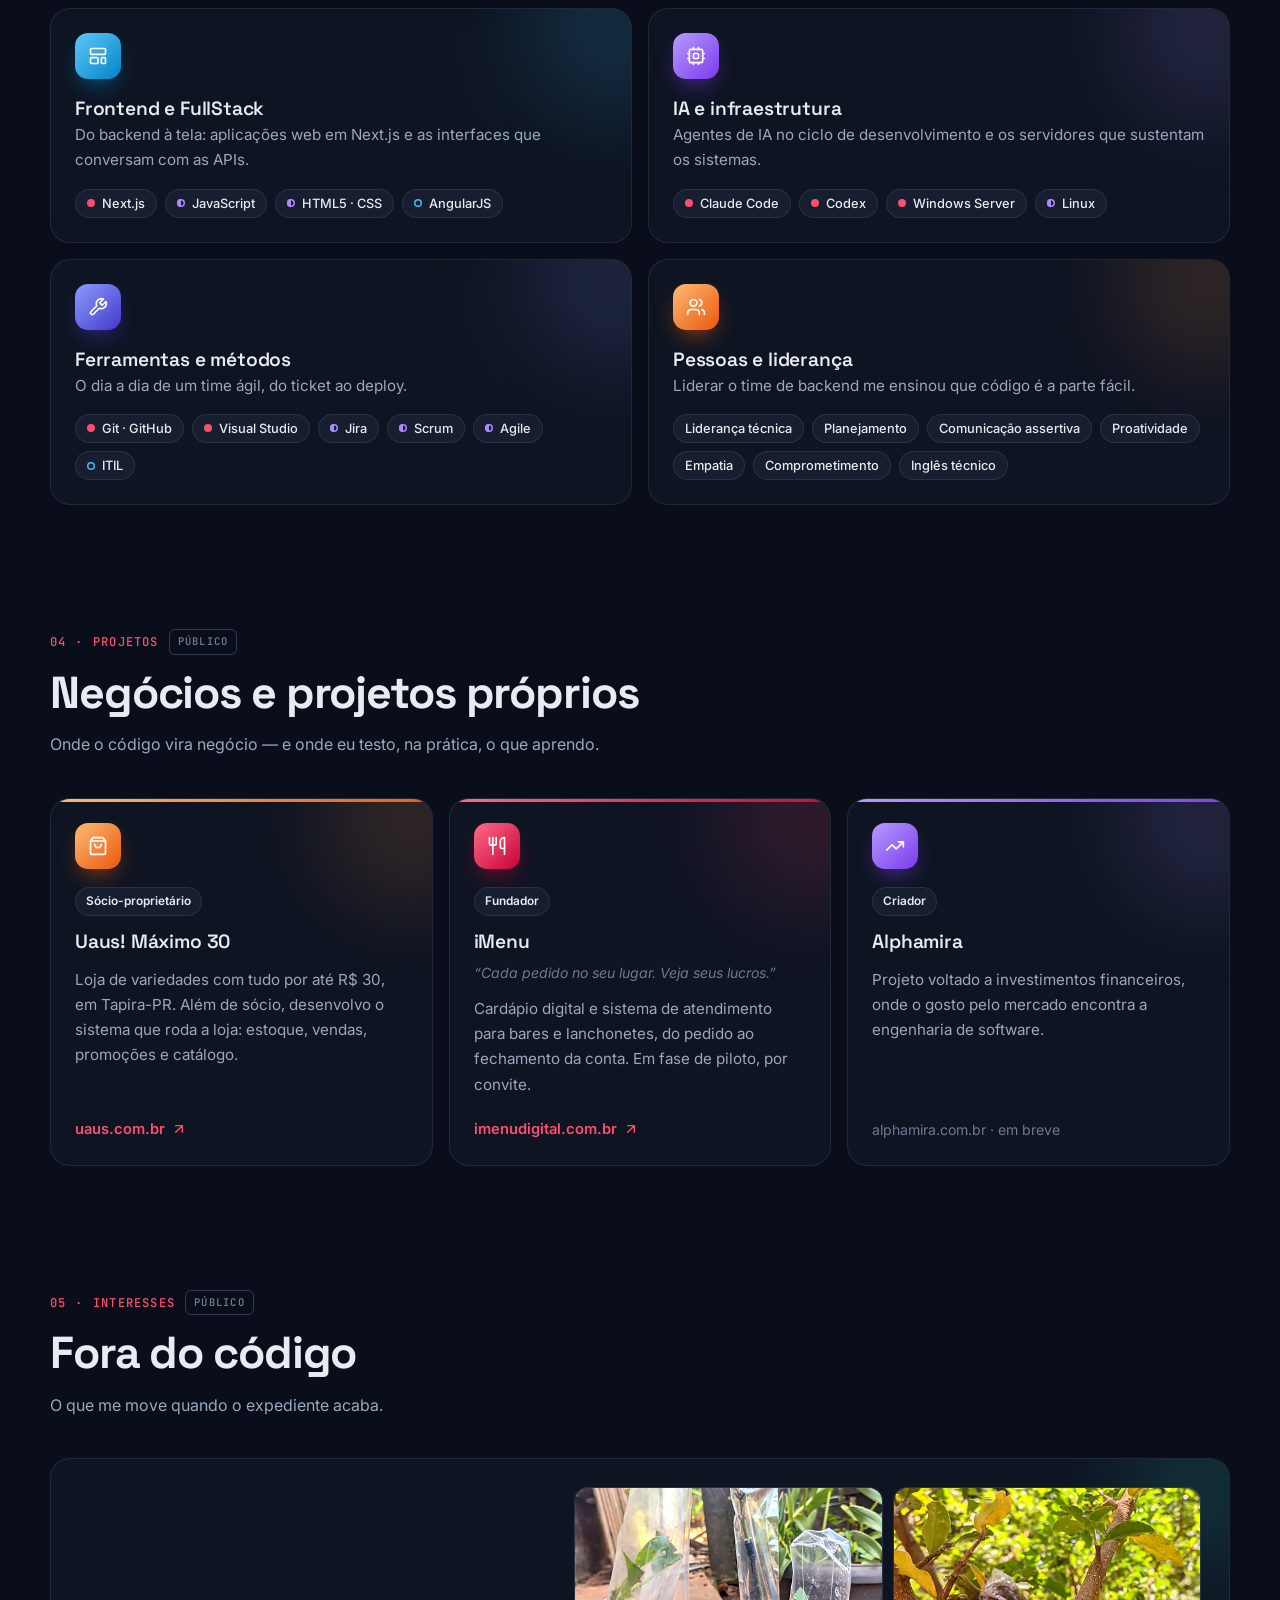
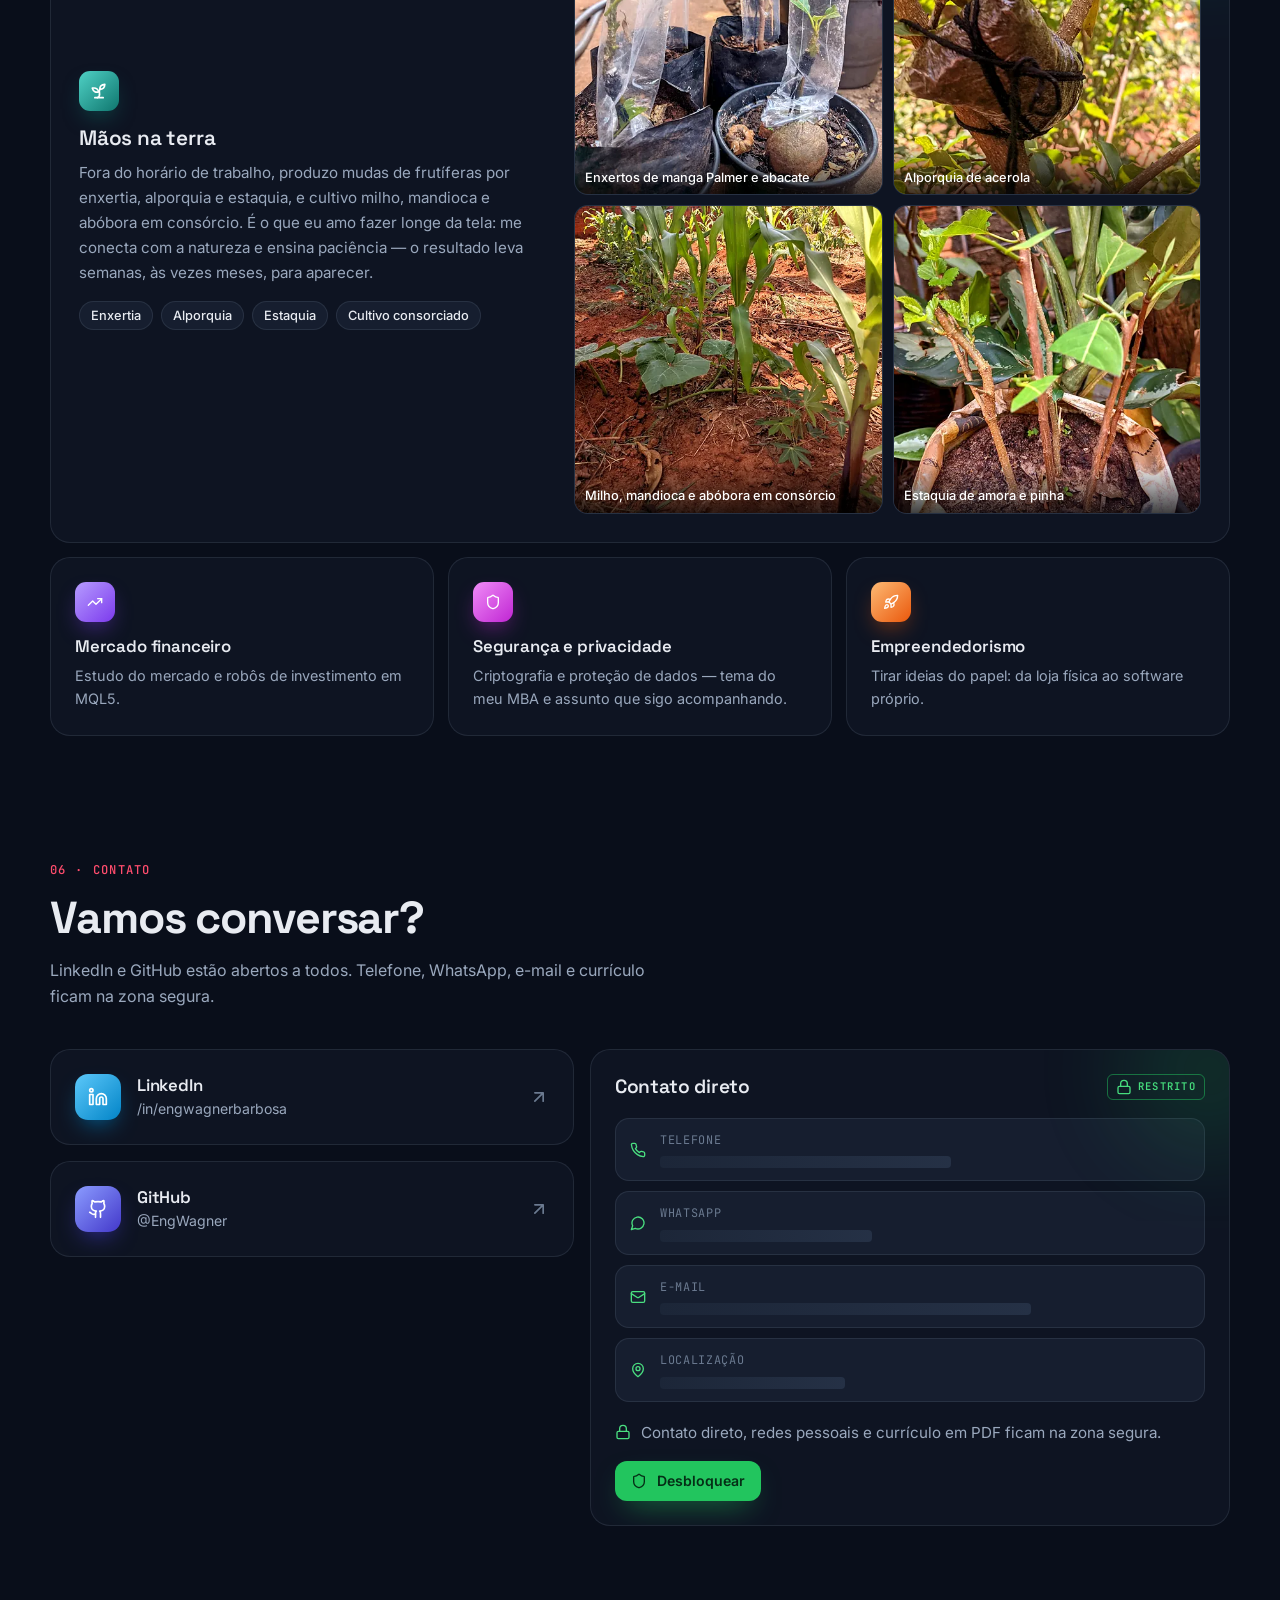
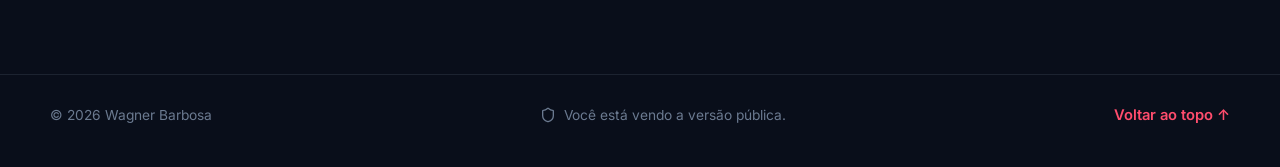
==== commit 623572bd: "Interesses: hobby em destaque com fotos (enxertia, alporquia e estaquia) - Cartão largo "Mãos na ter" ====
--- a/index.html
+++ b/index.html
@@ -111,6 +111,7 @@
     <symbol id="i-check-circle" viewBox="0 0 24 24"><path d="M22 11.08V12a10 10 0 1 1-5.93-9.14"/><path d="m9 11 3 3L22 4"/></symbol>
     <symbol id="i-wrench" viewBox="0 0 24 24"><path d="M14.7 6.3a1 1 0 0 0 0 1.4l1.6 1.6a1 1 0 0 0 1.4 0l3.77-3.77a6 6 0 0 1-7.94 7.94l-6.91 6.91a2.12 2.12 0 0 1-3-3l6.91-6.91a6 6 0 0 1 7.94-7.94l-3.76 3.76z"/></symbol>
     <symbol id="i-graduation" viewBox="0 0 24 24"><path d="M21.42 10.922a1 1 0 0 0-.019-1.838L12.83 5.18a2 2 0 0 0-1.66 0L2.6 9.08a1 1 0 0 0 0 1.832l8.57 3.908a2 2 0 0 0 1.66 0z"/><path d="M22 10v6"/><path d="M6 12.5V16a6 3 0 0 0 12 0v-3.5"/></symbol>
+    <symbol id="i-sprout" viewBox="0 0 24 24"><path d="M7 20h10"/><path d="M10 20c5.5-2.5.8-6.4 3-10"/><path d="M9.5 9.4c1.1.8 1.8 2.2 2.3 3.7-2 .4-3.5.4-4.8-.3-1.2-.6-2.3-1.9-3-4.2 2.8-.5 4.4 0 5.5.8z"/><path d="M14.1 6a7 7 0 0 0-1.1 4c1.9-.1 3.3-.6 4.3-1.4 1-1 1.6-2.3 1.7-4.6-2.7.1-4 1-4.9 2z"/></symbol>
     <symbol id="i-users" viewBox="0 0 24 24"><path d="M16 21v-2a4 4 0 0 0-4-4H6a4 4 0 0 0-4 4v2"/><circle cx="9" cy="7" r="4"/><path d="M22 21v-2a4 4 0 0 0-3-3.87M16 3.13a4 4 0 0 1 0 7.75"/></symbol>
     <symbol id="i-trending" viewBox="0 0 24 24"><path d="m22 7-8.5 8.5-5-5L2 17"/><path d="M16 7h6v6"/></symbol>
     <symbol id="i-bag" viewBox="0 0 24 24"><path d="M6 2 3 6v14a2 2 0 0 0 2 2h14a2 2 0 0 0 2-2V6l-3-4Z"/><path d="M3 6h18M16 10a4 4 0 0 1-8 0"/></symbol>
@@ -626,6 +627,43 @@
         </header>
 
         <div class="interests">
+          <!-- INTERESSE EM DESTAQUE — cartão largo com fotos. Fotos: images/interesses/, quadradas,
+               em 480 e 800 px (WebP, sem metadados). Troque, tire ou acrescente <li> na lista .garden. -->
+          <article class="card interest interest-feature reveal tone-teal">
+            <span class="card-glow" aria-hidden="true"></span>
+            <div class="feature-text">
+              <span class="card-icon"><svg class="i" aria-hidden="true"><use href="#i-sprout"/></svg></span>
+              <h3>Mãos na terra</h3>
+              <p>Fora do horário de trabalho, produzo mudas de frutíferas por enxertia, alporquia e estaquia, e cultivo milho, mandioca e abóbora em consórcio. É o que eu amo fazer longe da tela: me conecta com a natureza e ensina paciência — o resultado leva semanas, às vezes meses, para aparecer.</p>
+              <ul class="chips" aria-label="Técnicas">
+                <li class="chip">Enxertia</li><li class="chip">Alporquia</li><li class="chip">Estaquia</li><li class="chip">Cultivo consorciado</li>
+              </ul>
+            </div>
+            <ul class="garden" aria-label="Fotos das minhas mudas">
+              <li><figure>
+                <img src="images/interesses/enxertos-manga-abacate-800.webp" srcset="images/interesses/enxertos-manga-abacate-480.webp 480w, images/interesses/enxertos-manga-abacate-800.webp 800w" sizes="(min-width: 900px) 290px, calc(50vw - 46px)" width="800" height="800" loading="lazy" decoding="async"
+                     alt="Mudas de manga Palmer e de abacate recém-enxertadas, protegidas por saquinhos plásticos; o caroço do abacate aparece na base do vaso">
+                <figcaption>Enxertos de manga Palmer e abacate</figcaption>
+              </figure></li>
+              <li><figure>
+                <img src="images/interesses/alporquia-acerola-800.webp" srcset="images/interesses/alporquia-acerola-480.webp 480w, images/interesses/alporquia-acerola-800.webp 800w" sizes="(min-width: 900px) 290px, calc(50vw - 46px)" width="800" height="800" loading="lazy" decoding="async"
+                     alt="Alporquia num galho de acerola, envolta em plástico e amarrada com barbante">
+                <figcaption>Alporquia de acerola</figcaption>
+              </figure></li>
+              <li><figure>
+                <img src="images/interesses/consorcio-milho-mandioca-abobora-800.webp" srcset="images/interesses/consorcio-milho-mandioca-abobora-480.webp 480w, images/interesses/consorcio-milho-mandioca-abobora-800.webp 800w" sizes="(min-width: 900px) 290px, calc(50vw - 46px)" width="800" height="800" loading="lazy" decoding="async"
+                     alt="Pés de milho, mandioca e abóbora crescendo juntos em terra vermelha">
+                <figcaption>Milho, mandioca e abóbora em consórcio</figcaption>
+              </figure></li>
+              <li><figure>
+                <img src="images/interesses/estaquia-amora-pinha-800.webp" srcset="images/interesses/estaquia-amora-pinha-480.webp 480w, images/interesses/estaquia-amora-pinha-800.webp 800w" sizes="(min-width: 900px) 290px, calc(50vw - 46px)" width="800" height="800" loading="lazy" decoding="async"
+                     alt="Estacas de amora e de pinha brotando num saco com terra">
+                <figcaption>Estaquia de amora e pinha</figcaption>
+              </figure></li>
+            </ul>
+          </article>
+          <!-- /INTERESSE EM DESTAQUE -->
+
           <!-- INTERESSE / HOBBY — copie o <article> inteiro (nos dois idiomas).
                Cores: tone-crimson | tone-violet | tone-sky | tone-fuchsia | tone-indigo | tone-teal | tone-orange -->
           <article class="card interest reveal tone-violet">
--- a/css/styles.css
+++ b/css/styles.css
@@ -497,10 +497,35 @@
 .project .muted-link { margin-top: 20px; color: var(--text-faint); font-size: .88rem; }
 
 /* ---------- Interesses ---------- */
-.interests { display: grid; gap: 14px; grid-template-columns: repeat(auto-fill, minmax(min(100%, 230px), 1fr)); }
+/* Colunas fixas: o cartão em destaque ocupa a linha inteira e os demais não deixam vaga sobrando */
+.interests { display: grid; gap: 14px; grid-template-columns: minmax(0, 1fr); }
+@media (min-width: 600px) { .interests { grid-template-columns: repeat(2, minmax(0, 1fr)); } }
+@media (min-width: 900px) { .interests { grid-template-columns: repeat(3, minmax(0, 1fr)); } }
 .interest .card-icon { width: 40px; height: 40px; border-radius: 11px; margin-bottom: 14px; }
 .interest h3 { font-size: 1.05rem; }
 .interest p { margin-top: 6px; font-size: .9rem; }
+
+/* Interesse em destaque: texto ao lado de uma grade de fotos */
+.interest-feature { grid-column: 1 / -1; display: grid; gap: 22px; }
+.interest-feature h3 { font-size: 1.3rem; }
+.interest-feature p { margin-top: 8px; font-size: .95rem; }
+.garden { display: grid; grid-template-columns: repeat(2, minmax(0, 1fr)); gap: 10px; }
+.garden figure {
+  position: relative; margin: 0; aspect-ratio: 1; overflow: hidden;
+  border-radius: 14px; border: 1px solid var(--border); background: var(--surface-2);
+}
+.garden img { display: block; width: 100%; height: 100%; object-fit: cover; transition: transform .6s var(--ease); }
+.garden figure:hover img { transform: scale(1.04); }
+.garden figcaption {
+  position: absolute; inset: auto 0 0 0; padding: 26px 10px 8px;
+  font-size: .76rem; font-weight: 500; line-height: 1.3; color: #fff;
+  background: linear-gradient(rgb(0 0 0 / 0), rgb(0 0 0 / .75));
+}
+@media (max-width: 479px) { .garden figcaption { font-size: .7rem; padding: 20px 8px 6px; } }
+@media (min-width: 900px) {
+  .interest-feature { grid-template-columns: minmax(0, .85fr) minmax(0, 1.15fr); gap: 32px; align-items: center; padding: 28px; }
+  .garden figcaption { font-size: .8rem; }
+}
 
 /* ---------- Contato ---------- */
 .contact-grid { display: grid; gap: 16px; }
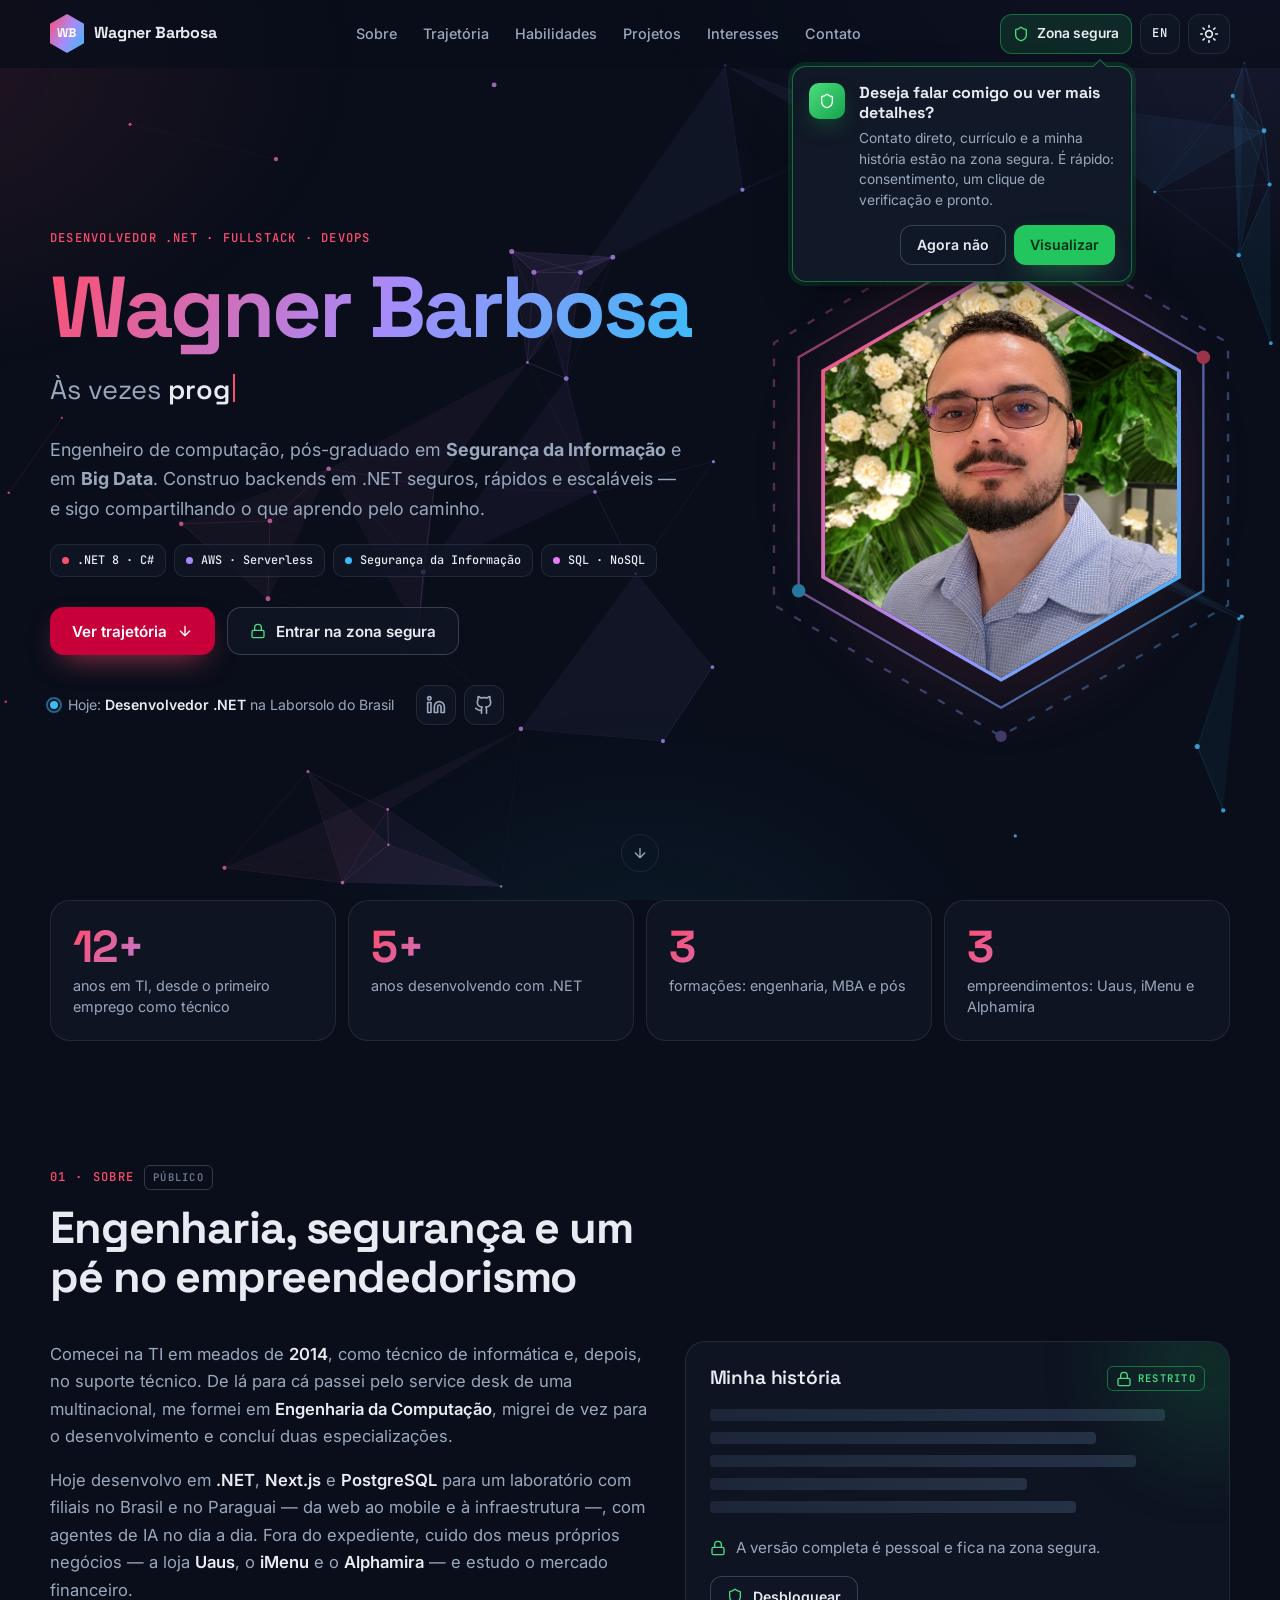
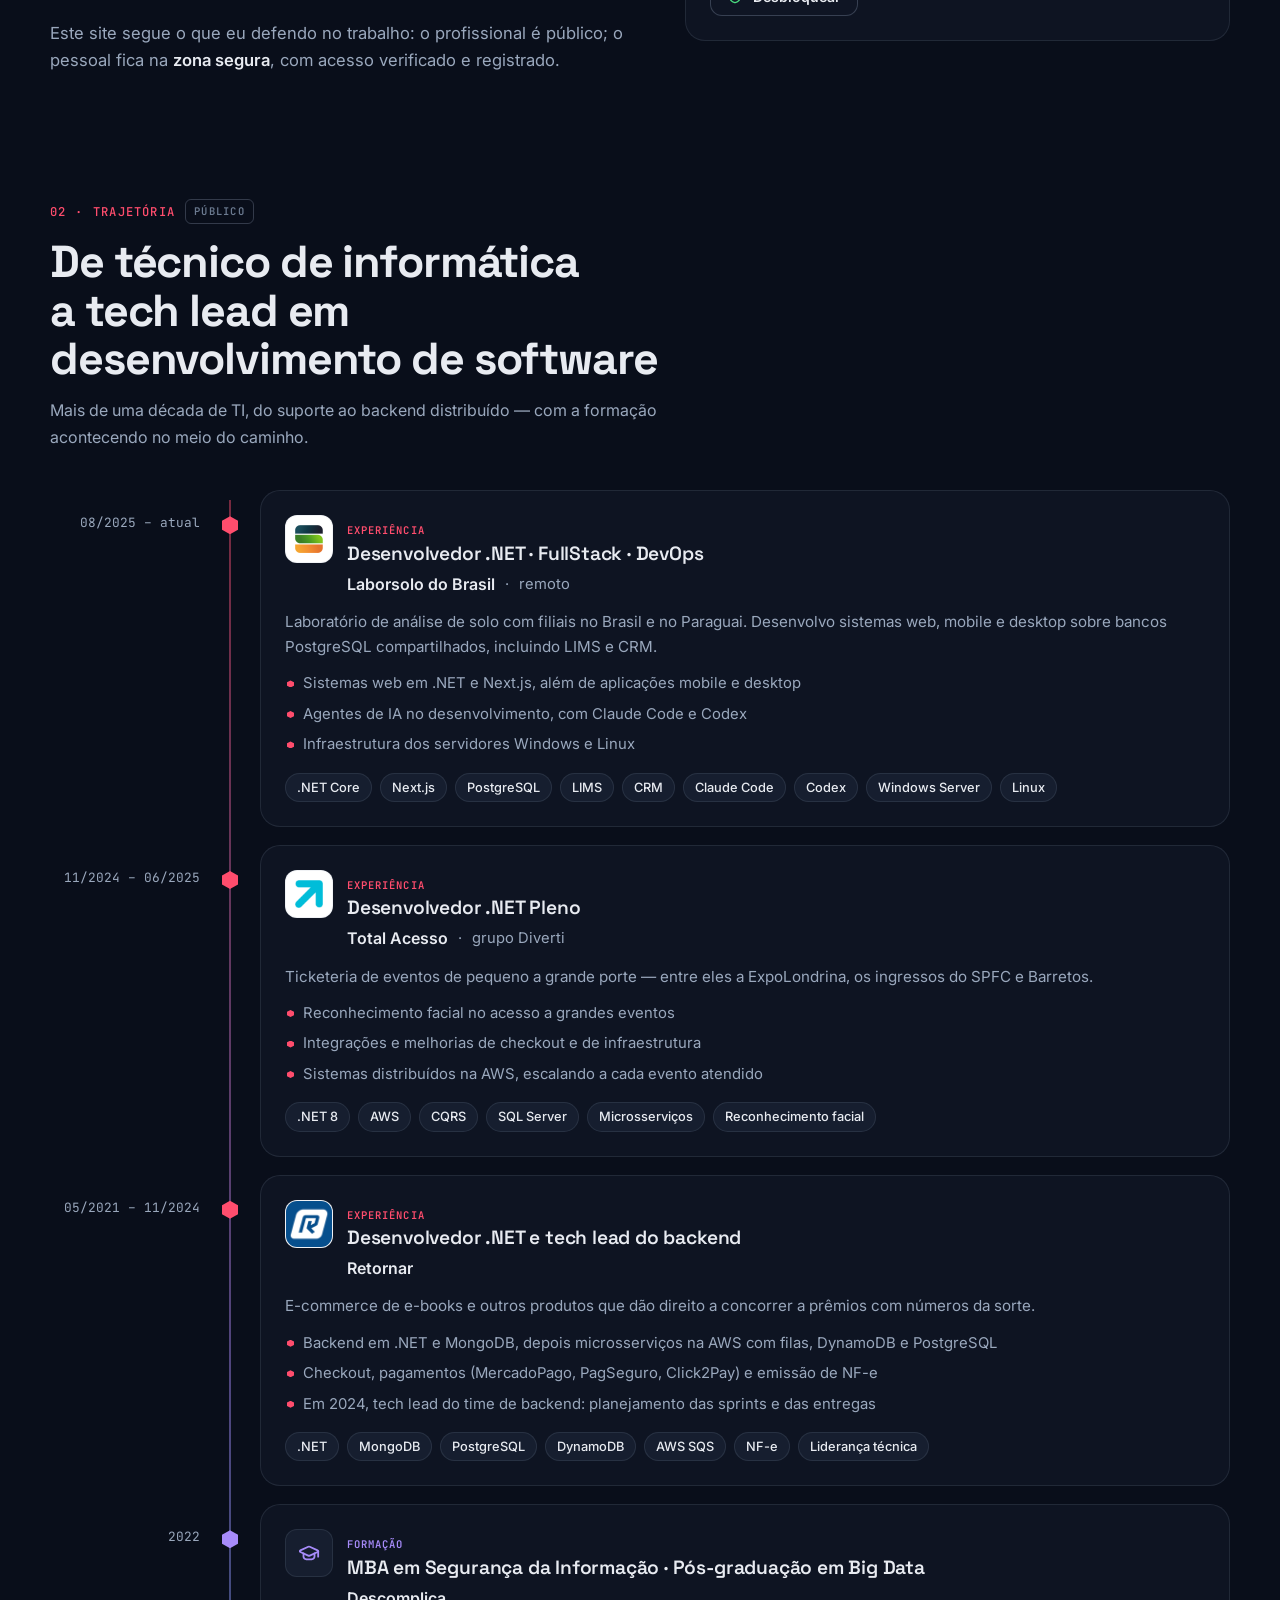
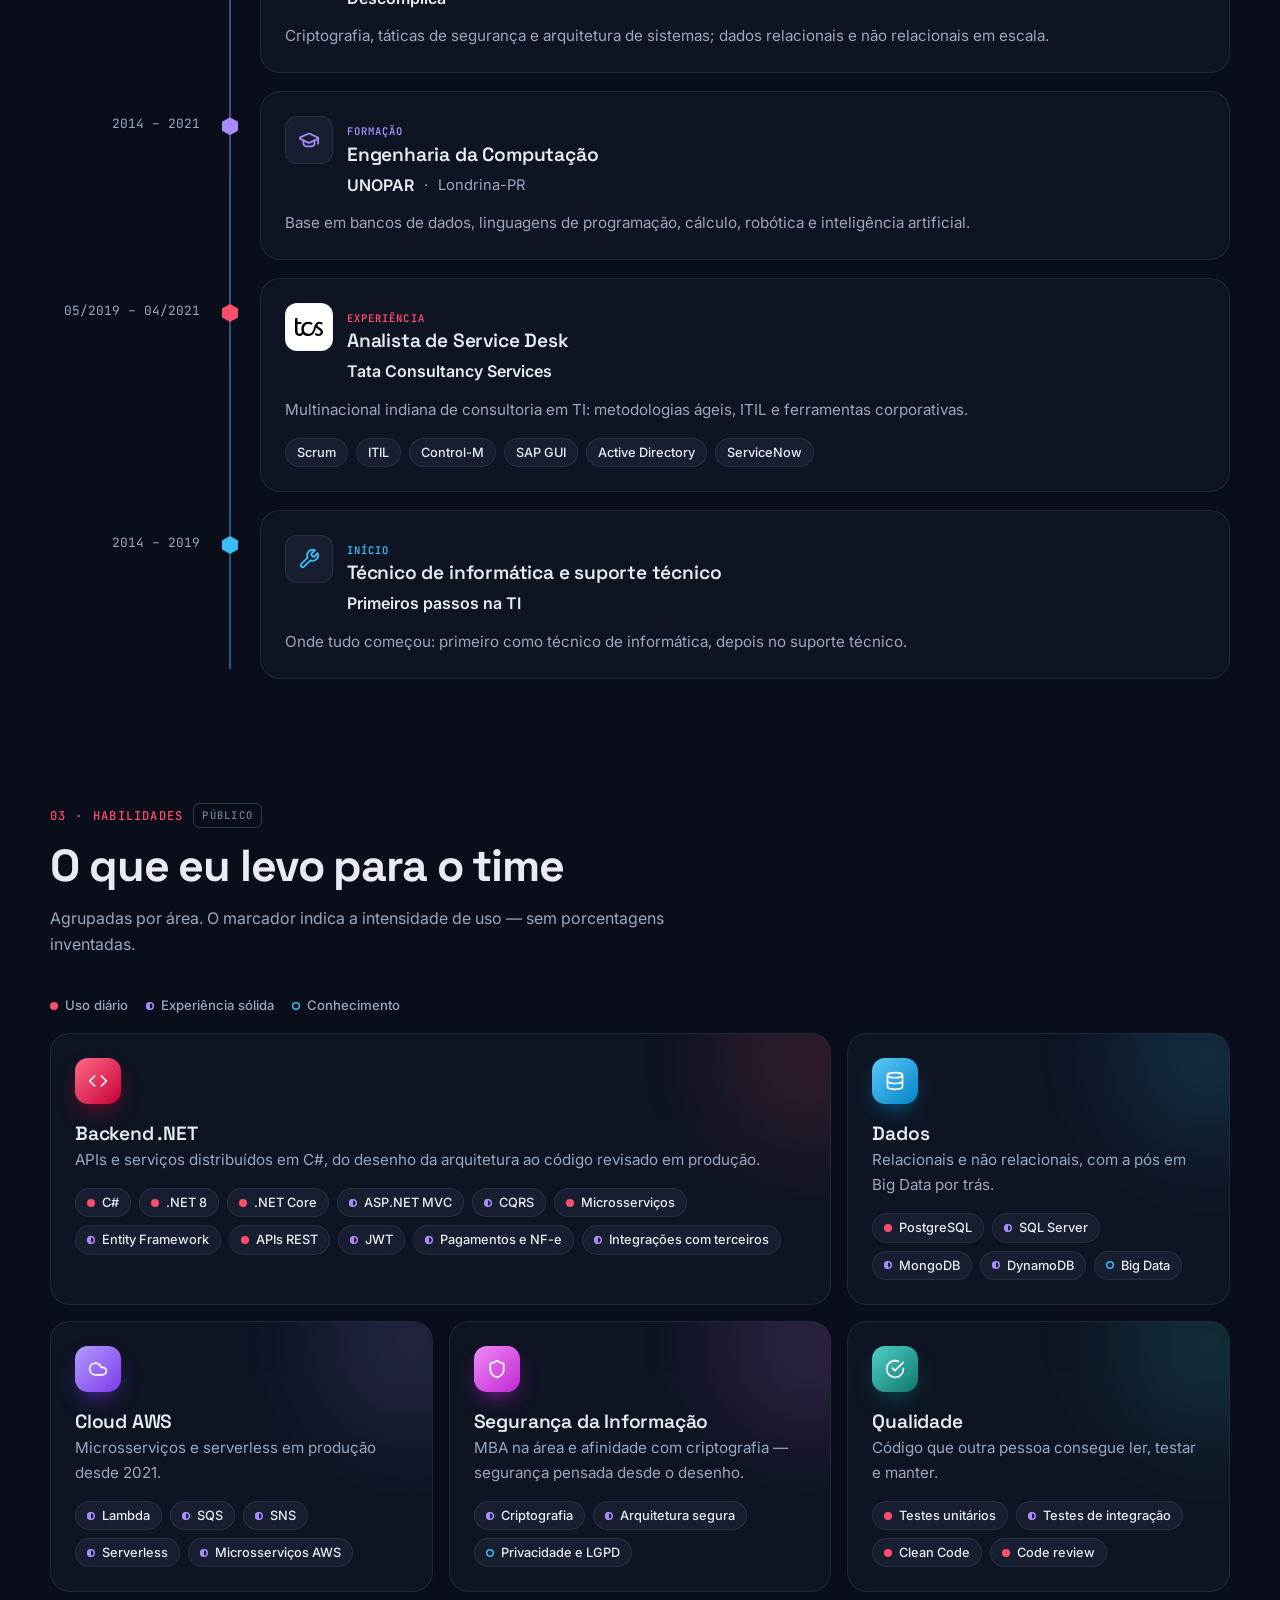
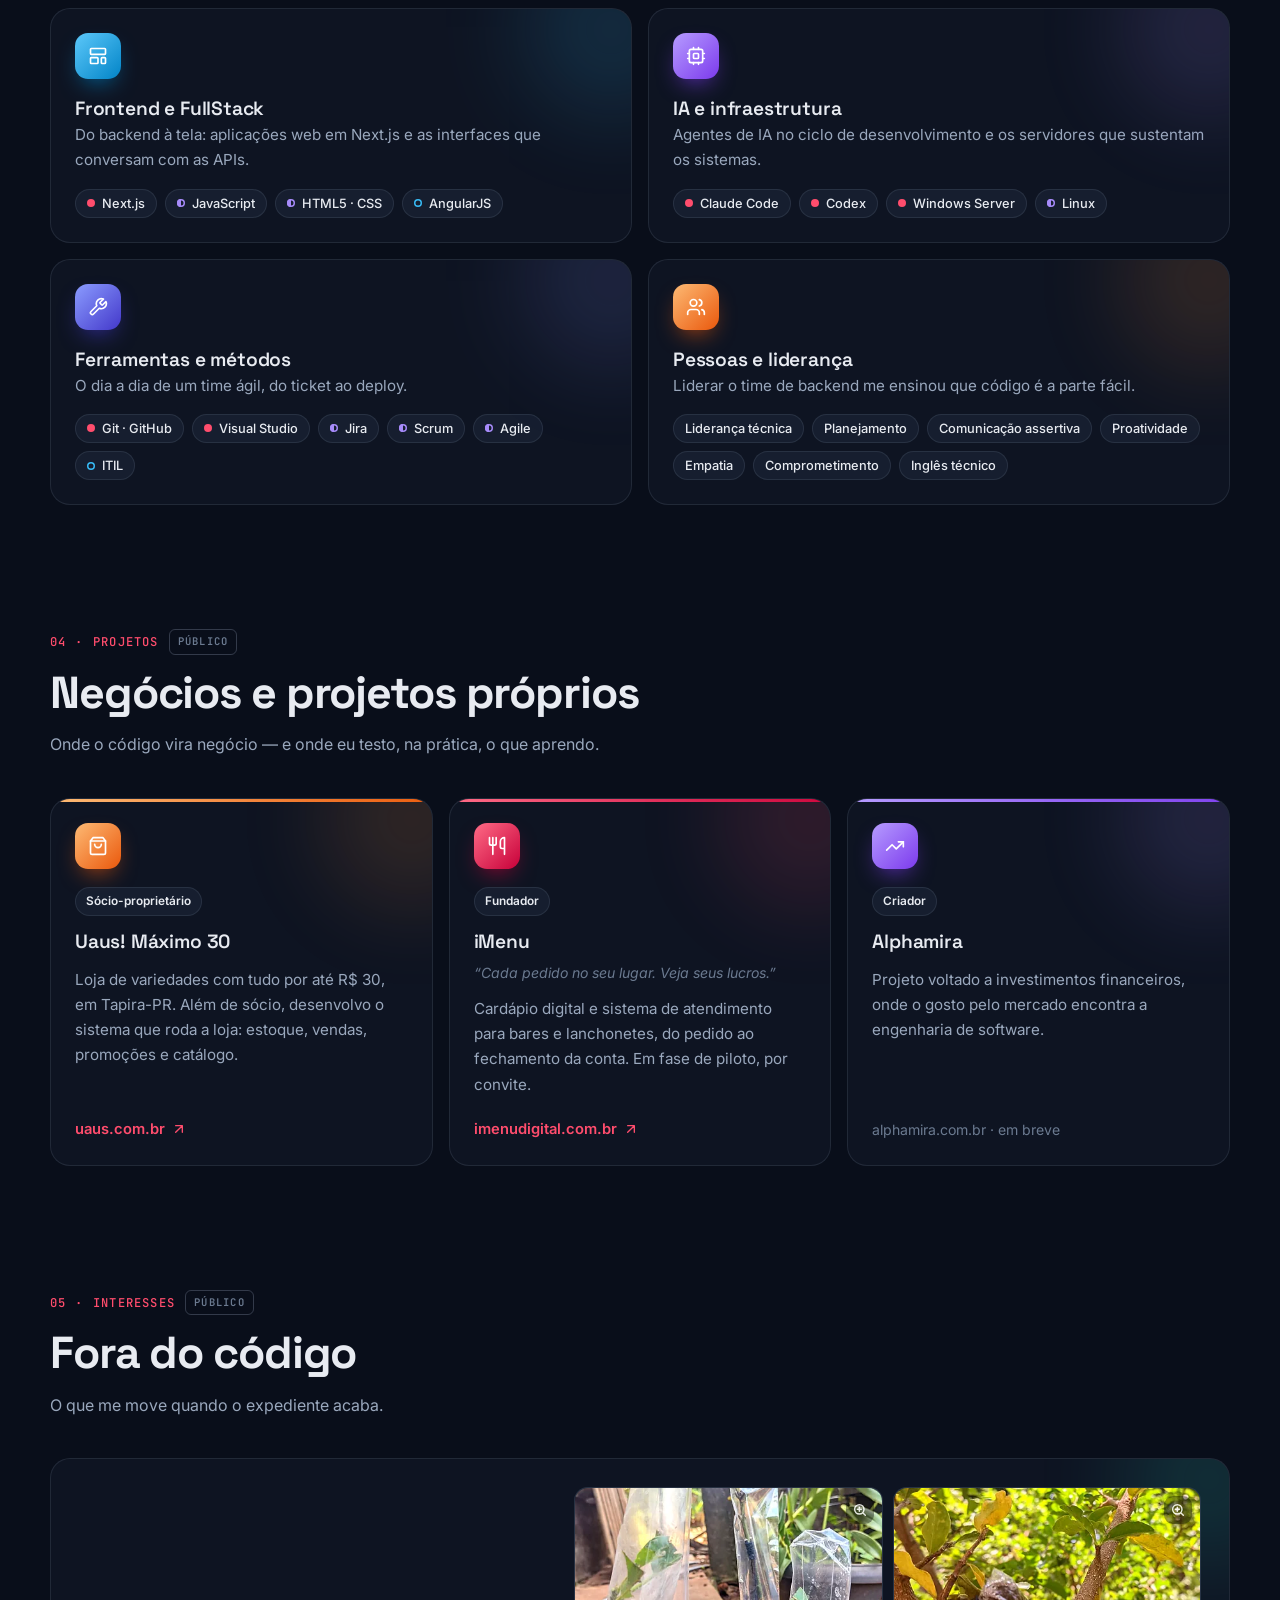
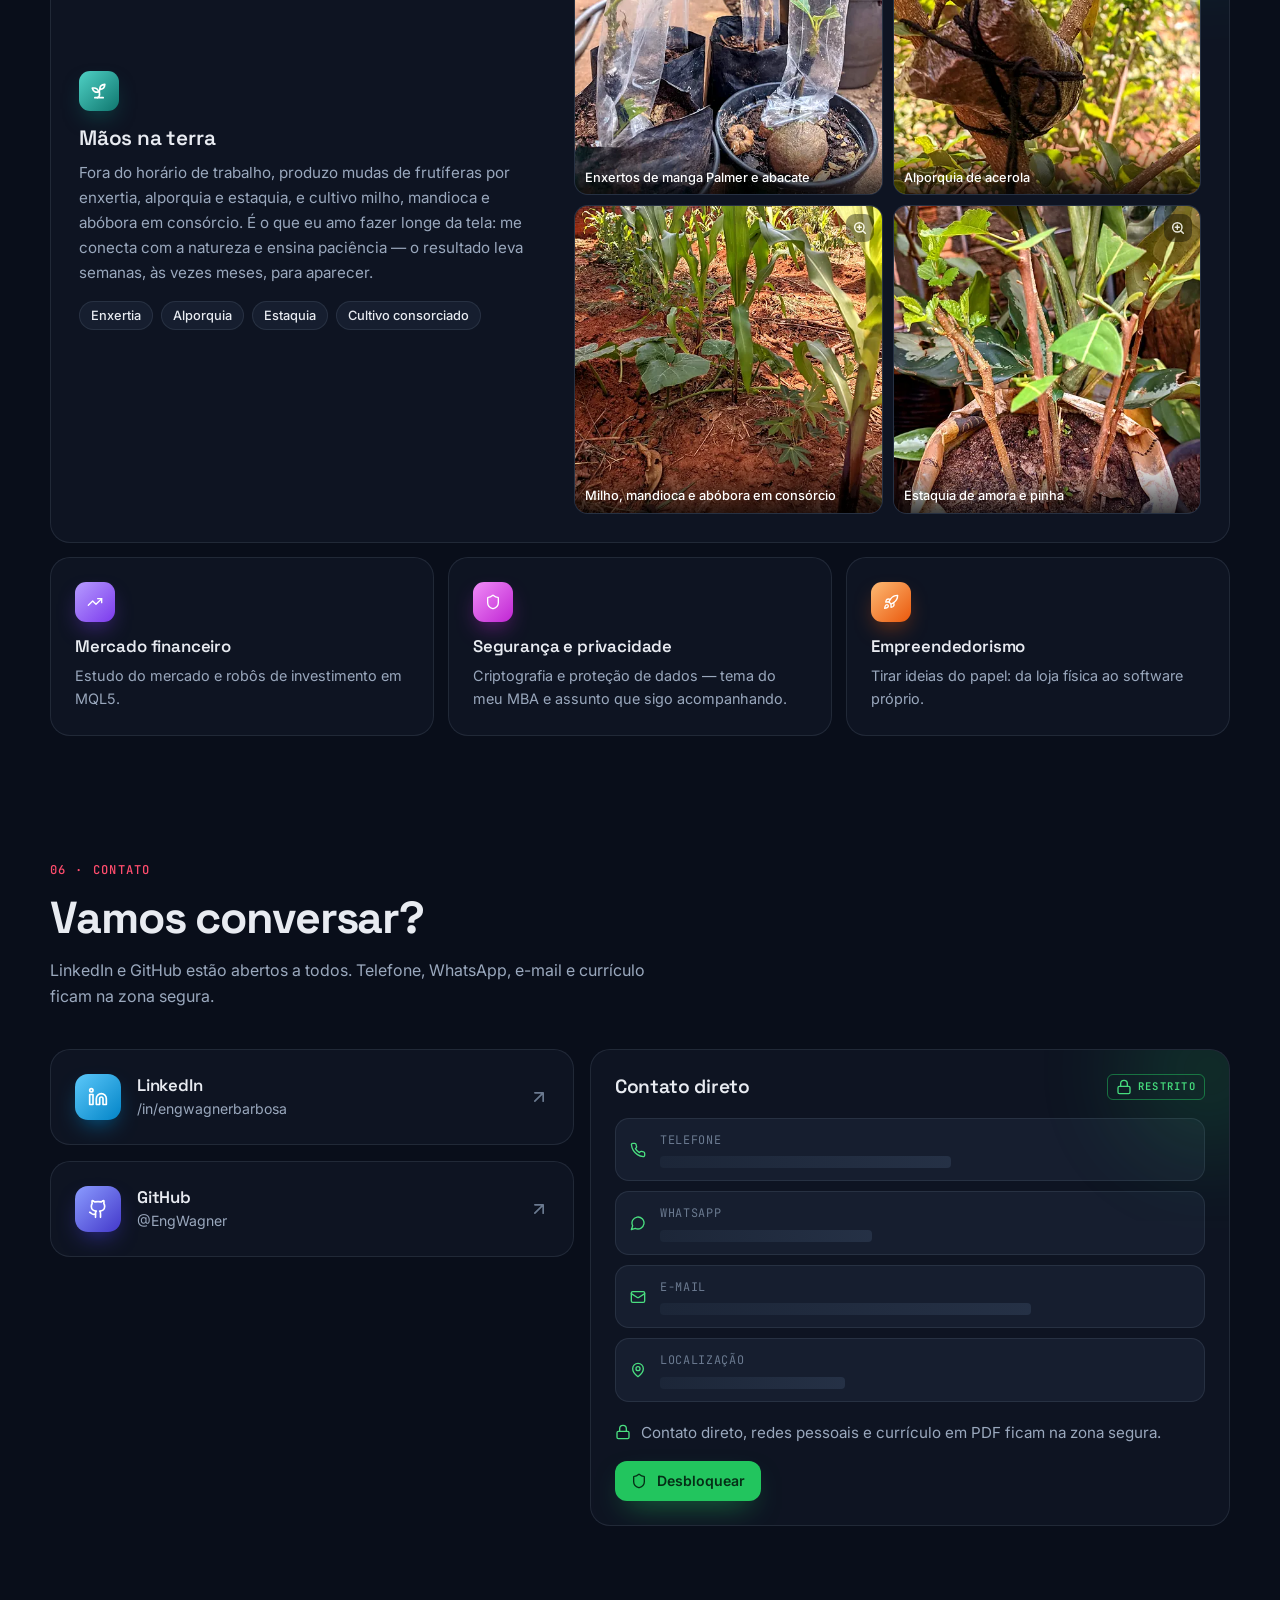
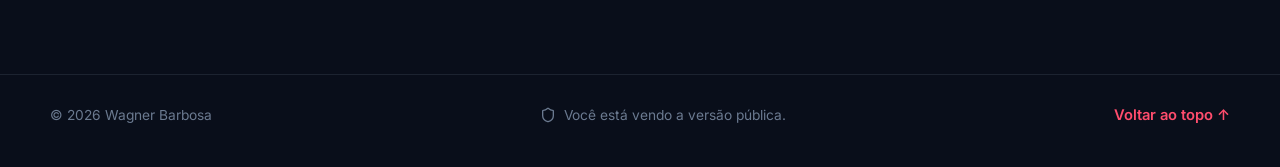
==== commit 6acbffc9: "Fotos ampliadas com zoom e versão nos links de CSS e JS - Correção: o celular juntava o HTML novo co" ====
--- a/index.html
+++ b/index.html
@@ -51,13 +51,14 @@
   <link rel="icon" href="images/favicon-32.png" sizes="32x32" type="image/png">
   <link rel="apple-touch-icon" href="images/apple-touch-icon.png">
 
-  <link rel="stylesheet" href="css/tokens.css">
-  <link rel="stylesheet" href="css/styles.css">
-
-  <script defer src="js/strings.js"></script>
-  <script defer src="js/polygons.js"></script>
-  <script defer src="js/zone.js"></script>
-  <script defer src="js/main.js"></script>
+  <link rel="stylesheet" href="css/tokens.css?v=20261112">
+  <link rel="stylesheet" href="css/styles.css?v=20261112">
+
+  <script defer src="js/strings.js?v=20261112"></script>
+  <script defer src="js/polygons.js?v=20261112"></script>
+  <script defer src="js/zone.js?v=20261112"></script>
+  <script defer src="js/main.js?v=20261112"></script>
+  <script defer src="js/lightbox.js?v=20261112"></script>
 
   <!-- Google Analytics (gtag.js) -->
   <script async src="https://www.googletagmanager.com/gtag/js?id=G-HW10G16KTK"></script>
@@ -112,6 +113,10 @@
     <symbol id="i-wrench" viewBox="0 0 24 24"><path d="M14.7 6.3a1 1 0 0 0 0 1.4l1.6 1.6a1 1 0 0 0 1.4 0l3.77-3.77a6 6 0 0 1-7.94 7.94l-6.91 6.91a2.12 2.12 0 0 1-3-3l6.91-6.91a6 6 0 0 1 7.94-7.94l-3.76 3.76z"/></symbol>
     <symbol id="i-graduation" viewBox="0 0 24 24"><path d="M21.42 10.922a1 1 0 0 0-.019-1.838L12.83 5.18a2 2 0 0 0-1.66 0L2.6 9.08a1 1 0 0 0 0 1.832l8.57 3.908a2 2 0 0 0 1.66 0z"/><path d="M22 10v6"/><path d="M6 12.5V16a6 3 0 0 0 12 0v-3.5"/></symbol>
     <symbol id="i-sprout" viewBox="0 0 24 24"><path d="M7 20h10"/><path d="M10 20c5.5-2.5.8-6.4 3-10"/><path d="M9.5 9.4c1.1.8 1.8 2.2 2.3 3.7-2 .4-3.5.4-4.8-.3-1.2-.6-2.3-1.9-3-4.2 2.8-.5 4.4 0 5.5.8z"/><path d="M14.1 6a7 7 0 0 0-1.1 4c1.9-.1 3.3-.6 4.3-1.4 1-1 1.6-2.3 1.7-4.6-2.7.1-4 1-4.9 2z"/></symbol>
+    <symbol id="i-chevron-left" viewBox="0 0 24 24"><path d="m15 18-6-6 6-6"/></symbol>
+    <symbol id="i-chevron-right" viewBox="0 0 24 24"><path d="m9 18 6-6-6-6"/></symbol>
+    <symbol id="i-zoom-in" viewBox="0 0 24 24"><circle cx="11" cy="11" r="8"/><path d="m21 21-4.35-4.35M11 8v6M8 11h6"/></symbol>
+    <symbol id="i-zoom-out" viewBox="0 0 24 24"><circle cx="11" cy="11" r="8"/><path d="m21 21-4.35-4.35M8 11h6"/></symbol>
     <symbol id="i-users" viewBox="0 0 24 24"><path d="M16 21v-2a4 4 0 0 0-4-4H6a4 4 0 0 0-4 4v2"/><circle cx="9" cy="7" r="4"/><path d="M22 21v-2a4 4 0 0 0-3-3.87M16 3.13a4 4 0 0 1 0 7.75"/></symbol>
     <symbol id="i-trending" viewBox="0 0 24 24"><path d="m22 7-8.5 8.5-5-5L2 17"/><path d="M16 7h6v6"/></symbol>
     <symbol id="i-bag" viewBox="0 0 24 24"><path d="M6 2 3 6v14a2 2 0 0 0 2 2h14a2 2 0 0 0 2-2V6l-3-4Z"/><path d="M3 6h18M16 10a4 4 0 0 1-8 0"/></symbol>
@@ -628,7 +633,8 @@
 
         <div class="interests">
           <!-- INTERESSE EM DESTAQUE — cartão largo com fotos. Fotos: images/interesses/, quadradas,
-               em 480 e 800 px (WebP, sem metadados). Troque, tire ou acrescente <li> na lista .garden. -->
+               em 480 e 800 px, mais a -full que abre ampliada (WebP, sem metadados).
+               Troque, tire ou acrescente <li> na lista .garden. -->
           <article class="card interest interest-feature reveal tone-teal">
             <span class="card-glow" aria-hidden="true"></span>
             <div class="feature-text">
@@ -641,23 +647,31 @@
             </div>
             <ul class="garden" aria-label="Fotos das minhas mudas">
               <li><figure>
-                <img src="images/interesses/enxertos-manga-abacate-800.webp" srcset="images/interesses/enxertos-manga-abacate-480.webp 480w, images/interesses/enxertos-manga-abacate-800.webp 800w" sizes="(min-width: 900px) 290px, calc(50vw - 46px)" width="800" height="800" loading="lazy" decoding="async"
-                     alt="Mudas de manga Palmer e de abacate recém-enxertadas, protegidas por saquinhos plásticos; o caroço do abacate aparece na base do vaso">
+                <a href="images/interesses/enxertos-manga-abacate-full.webp" data-lightbox="mudas">
+                  <img src="images/interesses/enxertos-manga-abacate-800.webp" srcset="images/interesses/enxertos-manga-abacate-480.webp 480w, images/interesses/enxertos-manga-abacate-800.webp 800w" sizes="(min-width: 900px) 290px, calc(50vw - 46px)" width="800" height="800" loading="lazy" decoding="async"
+                       alt="Mudas de manga Palmer e de abacate recém-enxertadas, protegidas por saquinhos plásticos; o caroço do abacate aparece na base do vaso">
+                </a>
                 <figcaption>Enxertos de manga Palmer e abacate</figcaption>
               </figure></li>
               <li><figure>
-                <img src="images/interesses/alporquia-acerola-800.webp" srcset="images/interesses/alporquia-acerola-480.webp 480w, images/interesses/alporquia-acerola-800.webp 800w" sizes="(min-width: 900px) 290px, calc(50vw - 46px)" width="800" height="800" loading="lazy" decoding="async"
-                     alt="Alporquia num galho de acerola, envolta em plástico e amarrada com barbante">
+                <a href="images/interesses/alporquia-acerola-full.webp" data-lightbox="mudas">
+                  <img src="images/interesses/alporquia-acerola-800.webp" srcset="images/interesses/alporquia-acerola-480.webp 480w, images/interesses/alporquia-acerola-800.webp 800w" sizes="(min-width: 900px) 290px, calc(50vw - 46px)" width="800" height="800" loading="lazy" decoding="async"
+                       alt="Alporquia num galho de acerola, envolta em plástico e amarrada com barbante">
+                </a>
                 <figcaption>Alporquia de acerola</figcaption>
               </figure></li>
               <li><figure>
-                <img src="images/interesses/consorcio-milho-mandioca-abobora-800.webp" srcset="images/interesses/consorcio-milho-mandioca-abobora-480.webp 480w, images/interesses/consorcio-milho-mandioca-abobora-800.webp 800w" sizes="(min-width: 900px) 290px, calc(50vw - 46px)" width="800" height="800" loading="lazy" decoding="async"
-                     alt="Pés de milho, mandioca e abóbora crescendo juntos em terra vermelha">
+                <a href="images/interesses/consorcio-milho-mandioca-abobora-full.webp" data-lightbox="mudas">
+                  <img src="images/interesses/consorcio-milho-mandioca-abobora-800.webp" srcset="images/interesses/consorcio-milho-mandioca-abobora-480.webp 480w, images/interesses/consorcio-milho-mandioca-abobora-800.webp 800w" sizes="(min-width: 900px) 290px, calc(50vw - 46px)" width="800" height="800" loading="lazy" decoding="async"
+                       alt="Pés de milho, mandioca e abóbora crescendo juntos em terra vermelha">
+                </a>
                 <figcaption>Milho, mandioca e abóbora em consórcio</figcaption>
               </figure></li>
               <li><figure>
-                <img src="images/interesses/estaquia-amora-pinha-800.webp" srcset="images/interesses/estaquia-amora-pinha-480.webp 480w, images/interesses/estaquia-amora-pinha-800.webp 800w" sizes="(min-width: 900px) 290px, calc(50vw - 46px)" width="800" height="800" loading="lazy" decoding="async"
-                     alt="Estacas de amora e de pinha brotando num saco com terra">
+                <a href="images/interesses/estaquia-amora-pinha-full.webp" data-lightbox="mudas">
+                  <img src="images/interesses/estaquia-amora-pinha-800.webp" srcset="images/interesses/estaquia-amora-pinha-480.webp 480w, images/interesses/estaquia-amora-pinha-800.webp 800w" sizes="(min-width: 900px) 290px, calc(50vw - 46px)" width="800" height="800" loading="lazy" decoding="async"
+                       alt="Estacas de amora e de pinha brotando num saco com terra">
+                </a>
                 <figcaption>Estaquia de amora e pinha</figcaption>
               </figure></li>
             </ul>
--- a/css/styles.css
+++ b/css/styles.css
@@ -24,7 +24,7 @@
   overflow-x: hidden;
 }
 
-img { display: block; max-width: 100%; }
+img { display: block; max-width: 100%; height: auto; }
 a { color: inherit; text-decoration: none; }
 button { font: inherit; color: inherit; background: none; border: 0; cursor: pointer; }
 ul { list-style: none; }
@@ -526,6 +526,52 @@
   .interest-feature { grid-template-columns: minmax(0, .85fr) minmax(0, 1.15fr); gap: 32px; align-items: center; padding: 28px; }
   .garden figcaption { font-size: .8rem; }
 }
+/* Cada foto abre ampliada (js/lightbox.js); a lupa no canto avisa que dá para clicar */
+.garden a { display: block; width: 100%; height: 100%; cursor: zoom-in; }
+.garden a:focus-visible { outline: 2px solid var(--accent); outline-offset: -3px; border-radius: 14px; }
+.garden a::after {
+  content: ""; position: absolute; top: 8px; right: 8px; width: 28px; height: 28px; border-radius: 9px;
+  background: rgb(0 0 0 / .45) url("data:image/svg+xml,%3Csvg xmlns='http://www.w3.org/2000/svg' viewBox='0 0 24 24' fill='none' stroke='white' stroke-width='2.2' stroke-linecap='round'%3E%3Ccircle cx='11' cy='11' r='7'/%3E%3Cpath d='m20 20-3.6-3.6M11 8v6M8 11h6'/%3E%3C/svg%3E") center / 16px no-repeat;
+  opacity: .85; transition: opacity .2s;
+}
+.garden a:hover::after { opacity: 1; }
+.garden figcaption { pointer-events: none; }
+
+/* ---------- Foto ampliada (js/lightbox.js) ---------- */
+html.lb-open { overflow: hidden; }
+.lightbox {
+  position: fixed; inset: 0; width: 100%; height: 100%; max-width: none; max-height: none;
+  margin: 0; padding: 0; border: 0; overflow: hidden;
+  background: rgb(3 6 12 / .94); color: #fff;
+  -webkit-backdrop-filter: blur(10px); backdrop-filter: blur(10px);
+}
+.lightbox[open] { display: grid; grid-template-rows: minmax(0, 1fr) auto; }
+.lightbox::backdrop { background: transparent; }
+.lb-stage { position: relative; display: grid; place-items: center; overflow: hidden; touch-action: none; user-select: none; cursor: zoom-in; }
+.lightbox.is-zoomed .lb-stage { cursor: grab; }
+.lightbox.is-zoomed .lb-stage:active { cursor: grabbing; }
+.lb-img { max-width: none; border-radius: 10px; transform-origin: 50% 50%; will-change: transform; -webkit-user-drag: none; }
+.lb-img.is-animating { transition: transform .28s var(--ease); }
+.lb-bar { padding: 10px 16px calc(14px + env(safe-area-inset-bottom, 0px)); text-align: center; }
+.lb-caption { font-weight: 600; font-size: .95rem; }
+.lb-hint { margin-top: 2px; font-size: .78rem; color: rgb(255 255 255 / .6); }
+.lb-btn {
+  position: absolute; display: grid; place-items: center; width: 44px; height: 44px;
+  border-radius: 12px; border: 1px solid rgb(255 255 255 / .16);
+  background: rgb(15 23 42 / .72); color: #fff; cursor: pointer;
+  -webkit-backdrop-filter: blur(6px); backdrop-filter: blur(6px);
+  transition: background-color .2s, opacity .2s;
+}
+.lb-btn:hover { background: rgb(30 41 59 / .92); }
+.lb-btn:disabled { opacity: .35; cursor: default; }
+.lb-btn[hidden] { display: none; }
+.lb-btn:focus-visible { outline: 2px solid var(--accent); outline-offset: 2px; }
+.lb-close { top: calc(10px + env(safe-area-inset-top, 0px)); right: 10px; }
+.lb-zoom { position: absolute; top: calc(10px + env(safe-area-inset-top, 0px)); left: 10px; display: flex; gap: 8px; }
+.lb-zoom .lb-btn { position: static; }
+.lb-prev, .lb-next { top: 50%; margin-top: -22px; }
+.lb-prev { left: 10px; }
+.lb-next { right: 10px; }
 
 /* ---------- Contato ---------- */
 .contact-grid { display: grid; gap: 16px; }
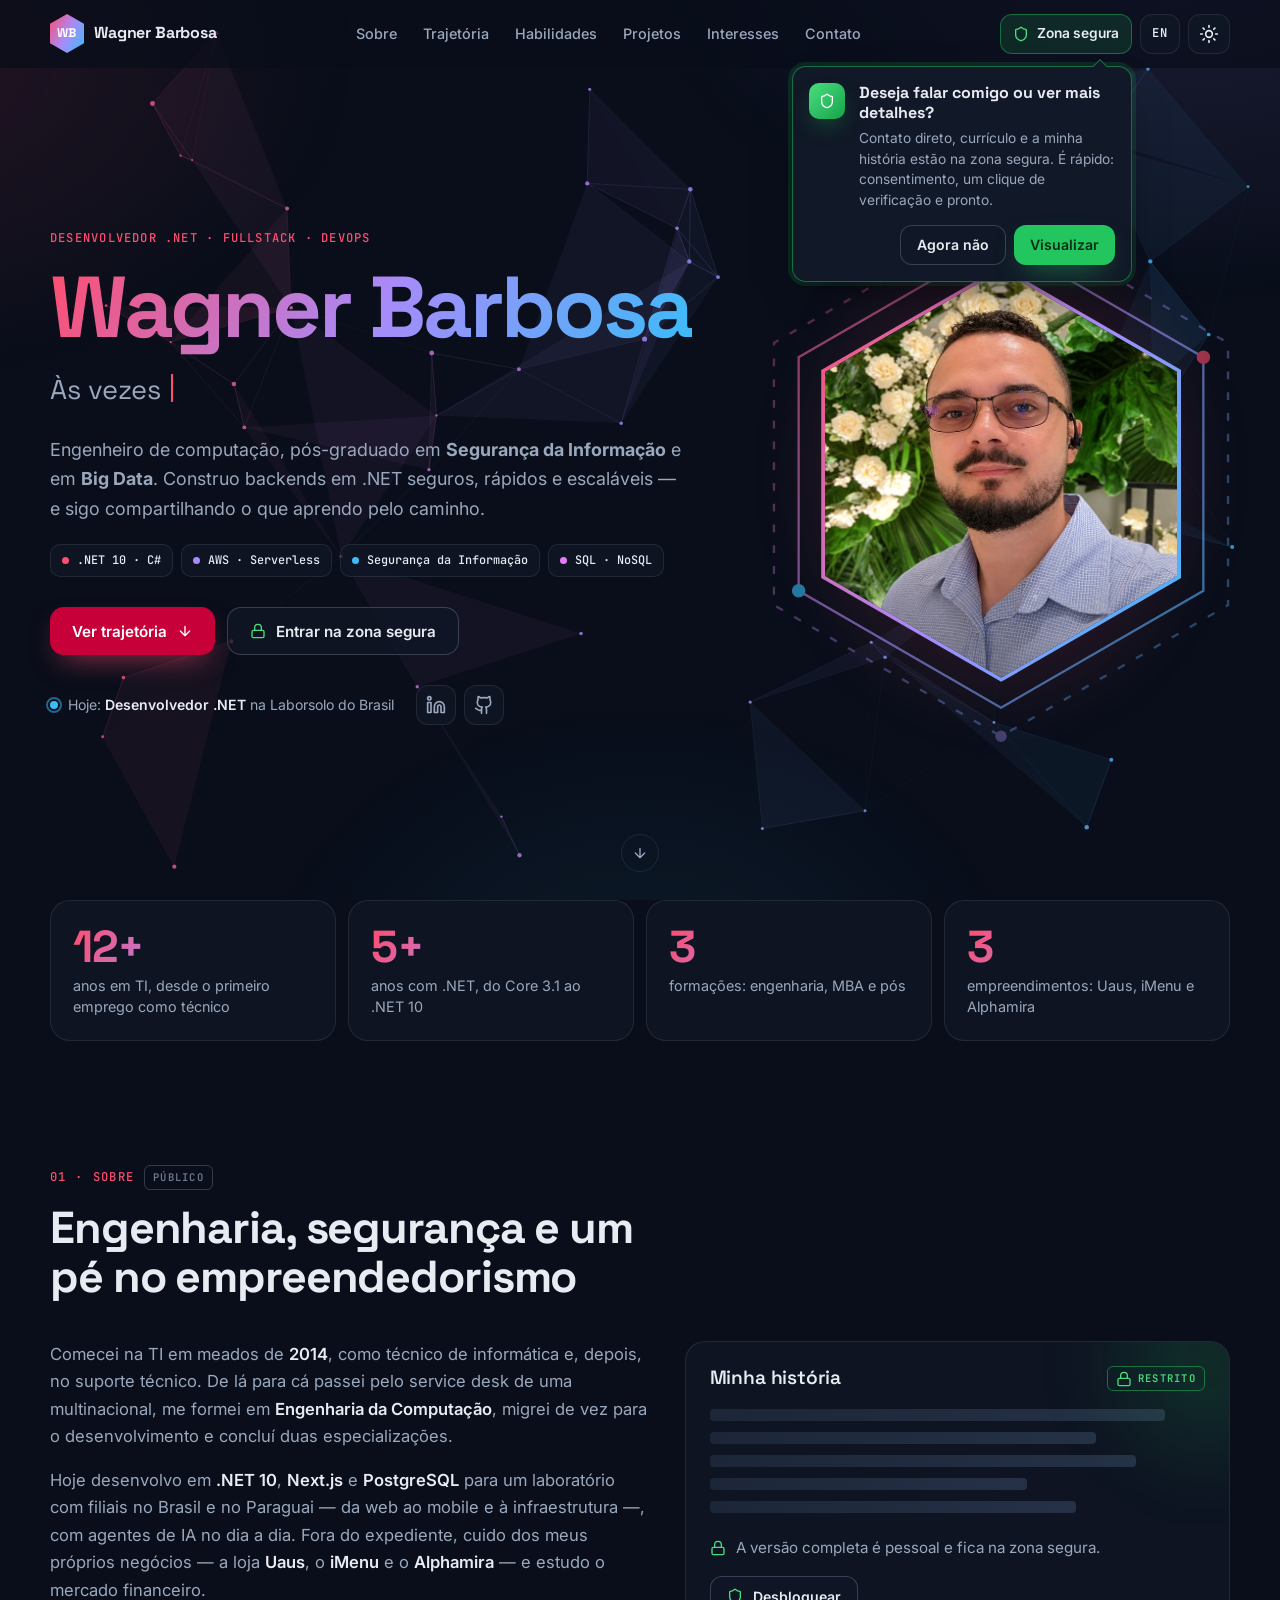
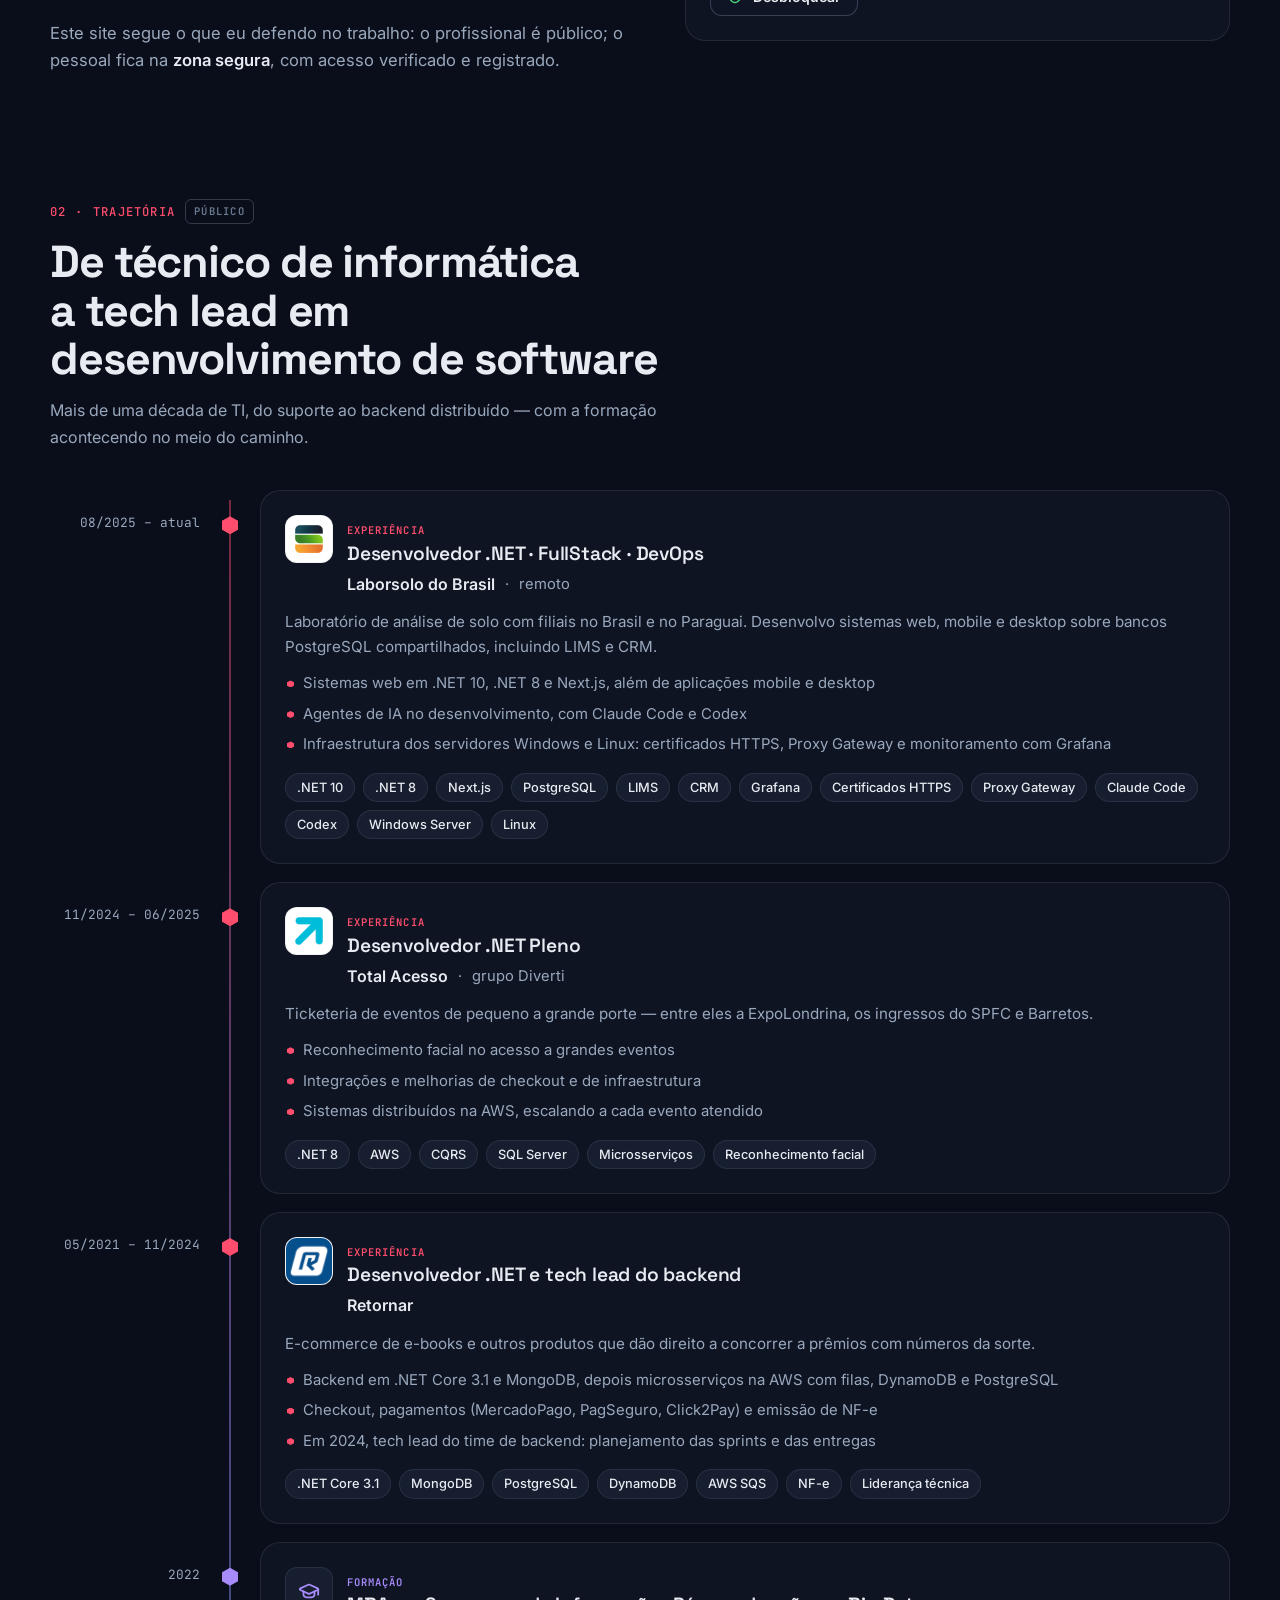
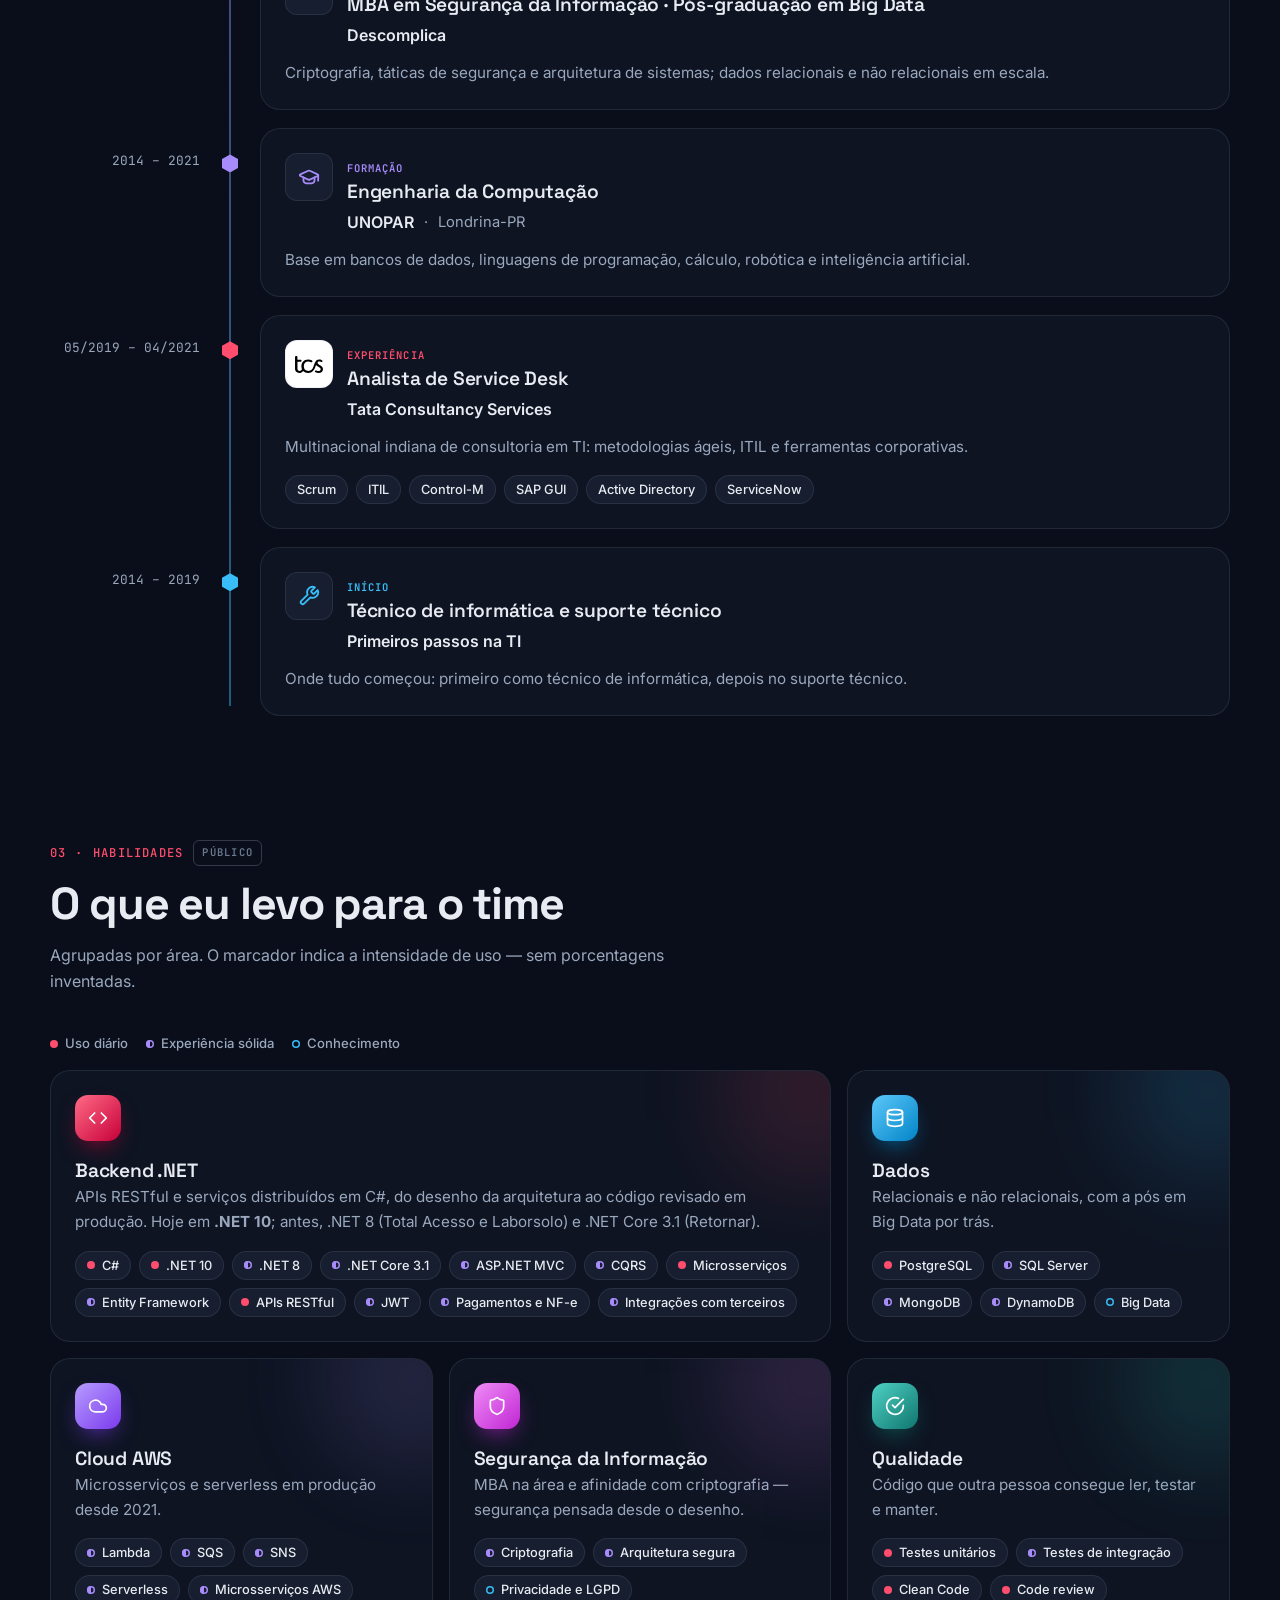
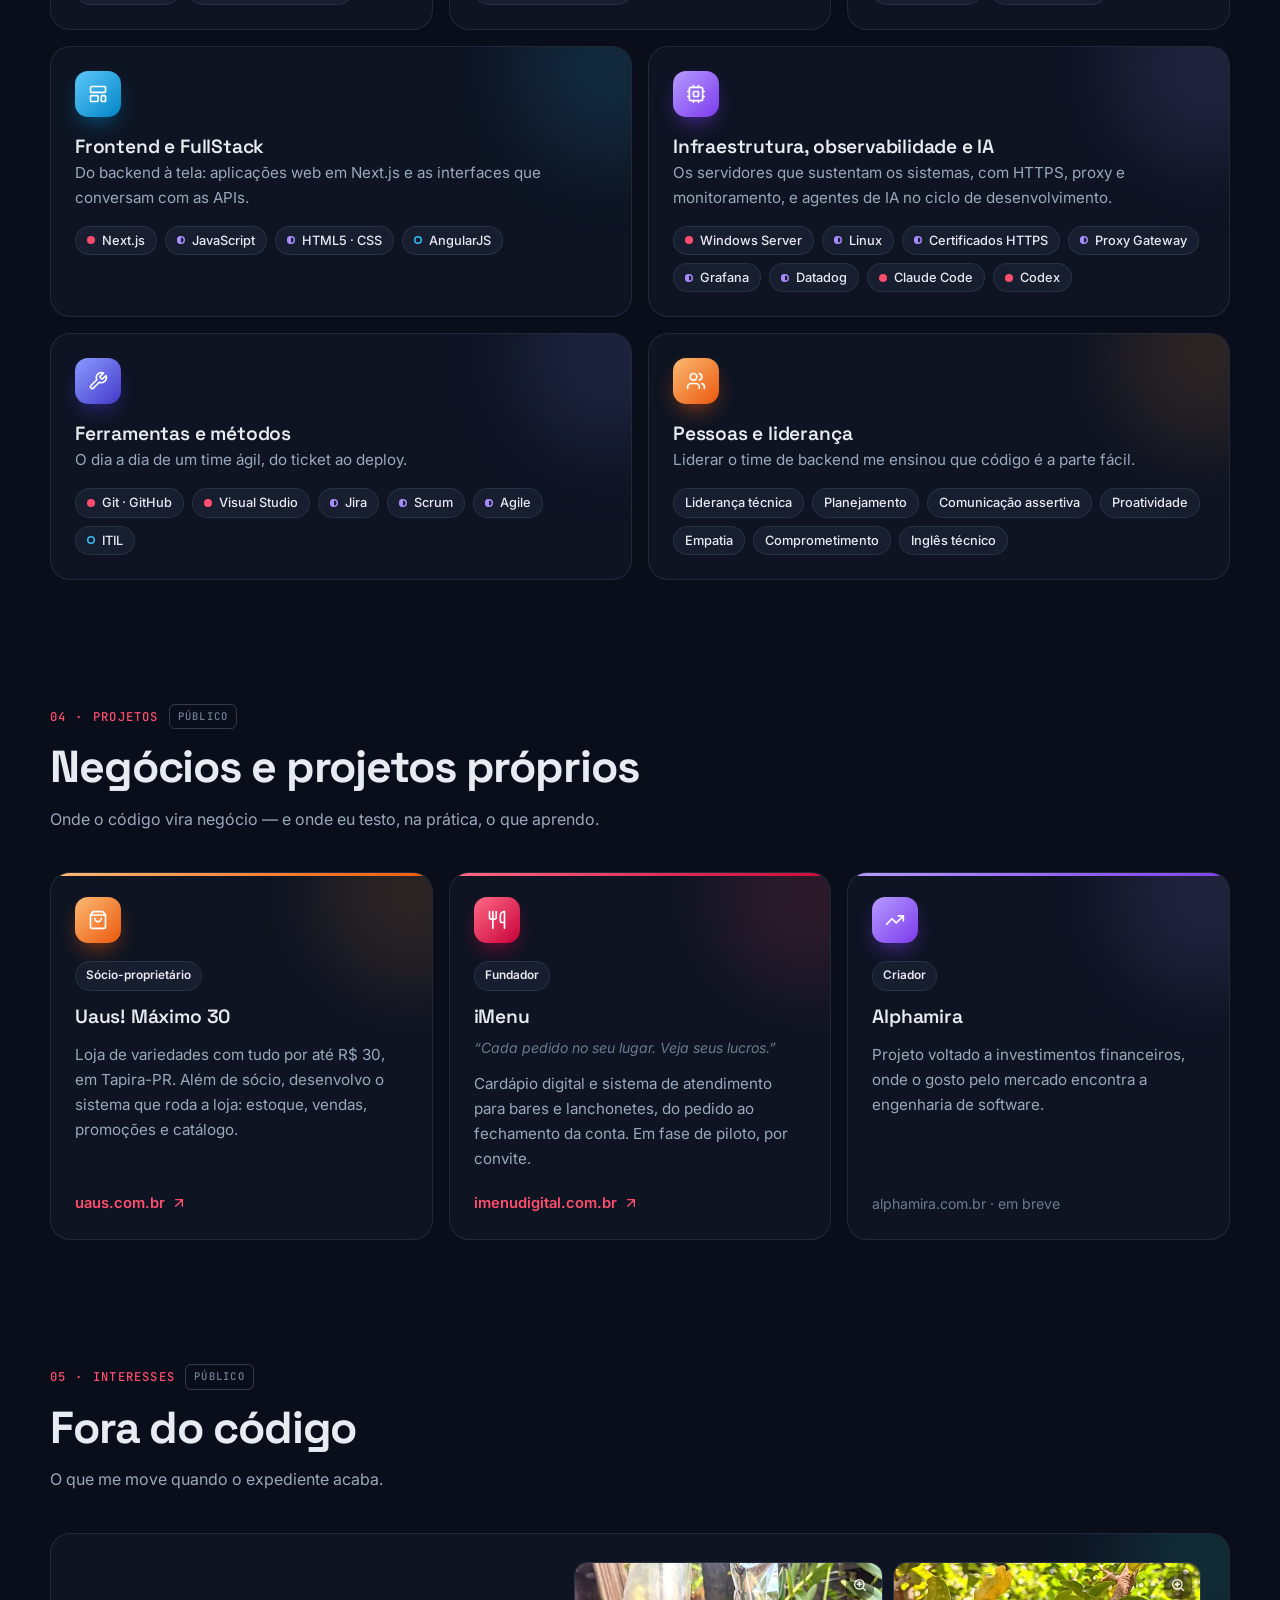
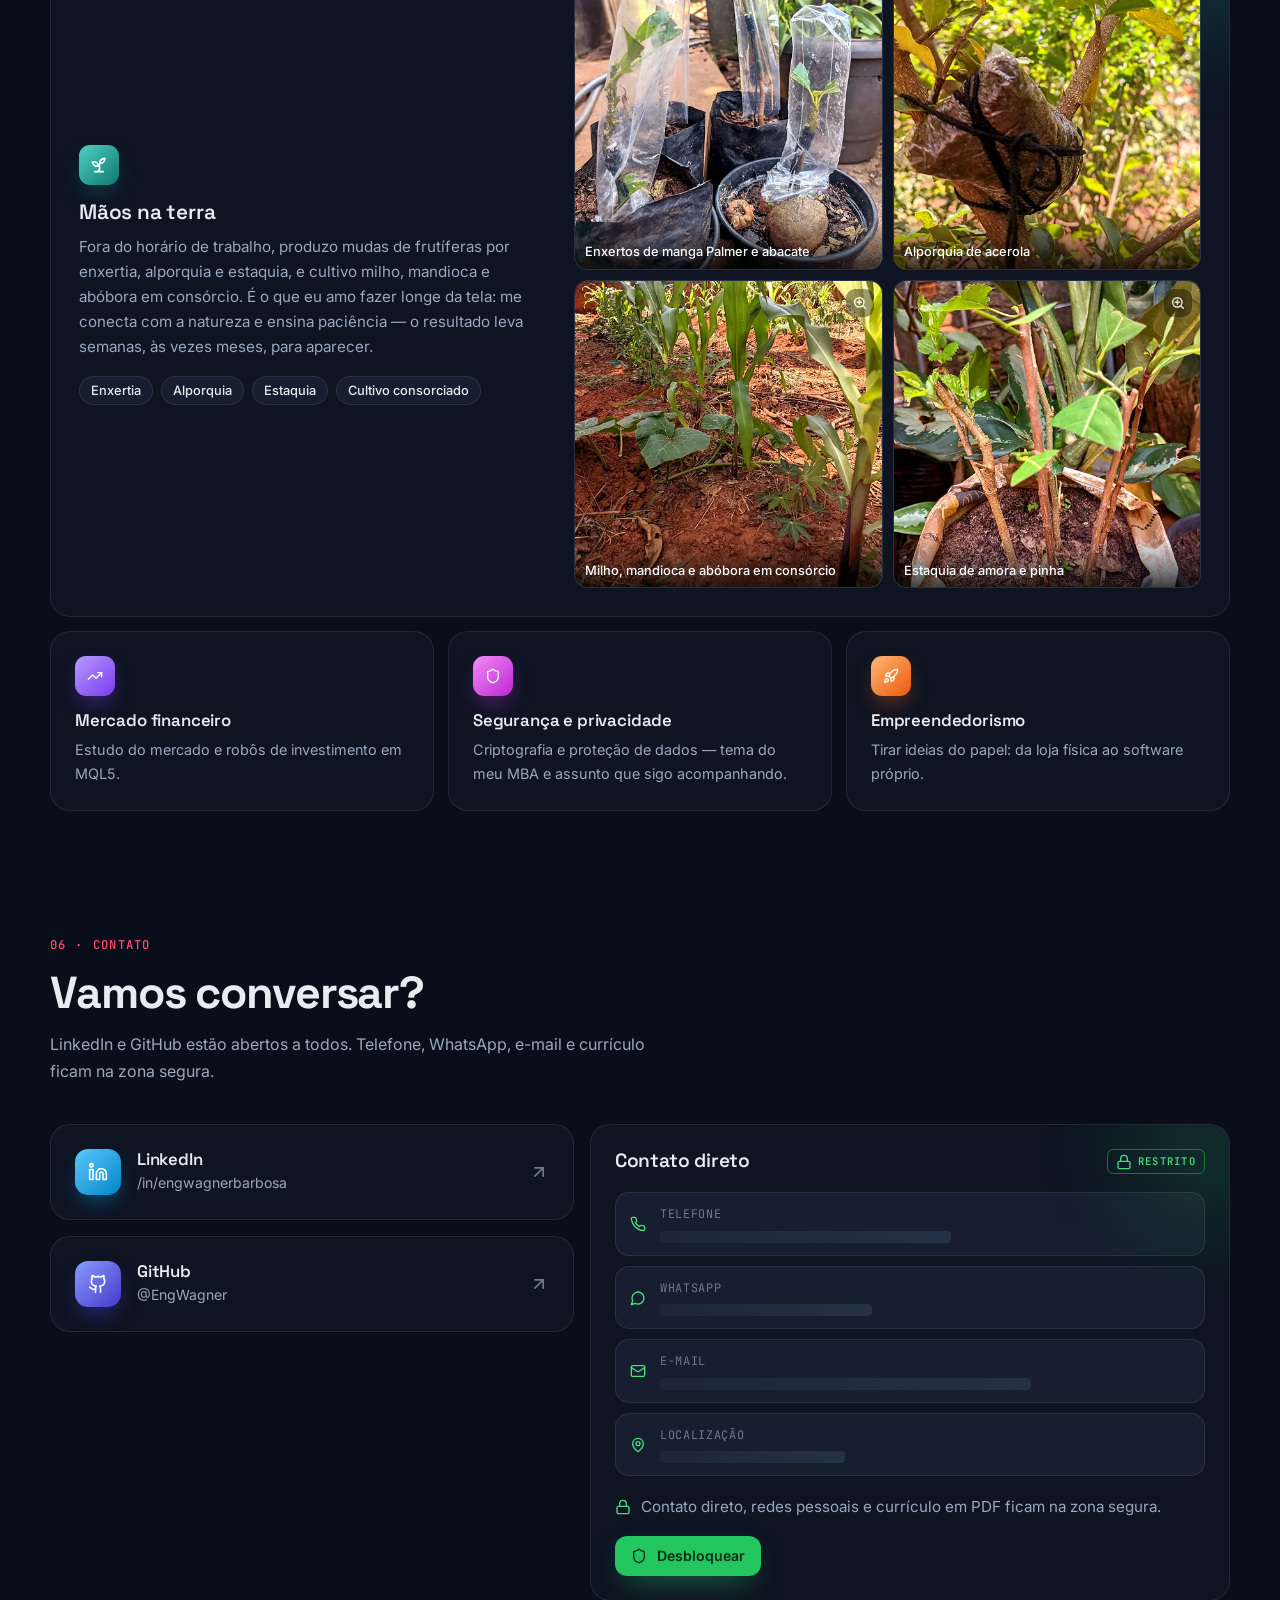
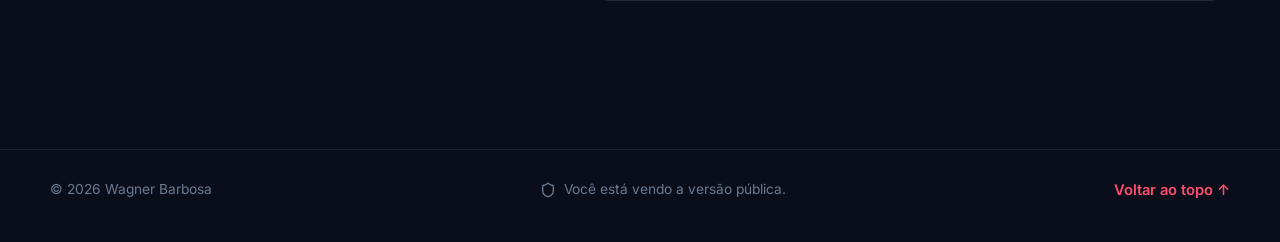
==== commit 3b020900: "Stacks: .NET 10 hoje, do .NET Core 3.1 ao .NET 8 antes Deixa claro que o trabalho atual é em .NET 10" ====
--- a/index.html
+++ b/index.html
@@ -79,7 +79,7 @@
     "jobTitle": "Desenvolvedor .NET",
     "worksFor": { "@type": "Organization", "name": "Laborsolo do Brasil" },
     "alumniOf": { "@type": "CollegeOrUniversity", "name": "UNOPAR" },
-    "knowsAbout": [".NET", "C#", "Next.js", "CQRS", "AWS", "SQL Server", "PostgreSQL", "MongoDB", "DynamoDB", "Segurança da Informação", "Big Data"],
+    "knowsAbout": [".NET 10", ".NET", "C#", "APIs RESTful", "Clean Code", "Next.js", "CQRS", "AWS", "SQL Server", "PostgreSQL", "MongoDB", "DynamoDB", "Grafana", "Datadog", "Segurança da Informação", "Big Data"],
     "sameAs": ["https://www.linkedin.com/in/engwagnerbarbosa/", "https://github.com/EngWagner"]
   }
   </script>
@@ -208,7 +208,7 @@
           </p>
           <p class="lead reveal">Engenheiro de computação, pós-graduado em <strong>Segurança da Informação</strong> e em <strong>Big Data</strong>. Construo backends em .NET seguros, rápidos e escaláveis — e sigo compartilhando o que aprendo pelo caminho.</p>
           <ul class="hero-stack reveal" aria-label="Principais tecnologias">
-            <li><span class="dot" style="--d: var(--accent)"></span>.NET 8 · C#</li>
+            <li><span class="dot" style="--d: var(--accent)"></span>.NET 10 · C#</li>
             <li><span class="dot" style="--d: var(--violet)"></span>AWS · Serverless</li>
             <li><span class="dot" style="--d: var(--sky)"></span><span>Segurança da Informação</span></li>
             <li><span class="dot" style="--d: #e879f9"></span>SQL · NoSQL</li>
@@ -268,7 +268,7 @@
     <section class="container" id="numeros" aria-label="Em números">
       <div class="stats">
         <div class="stat reveal"><div class="stat-num grad-text"><span data-years-since="2014-06">12</span>+</div><div class="stat-label">anos em TI, desde o primeiro emprego como técnico</div></div>
-        <div class="stat reveal"><div class="stat-num grad-text"><span data-years-since="2021-05">5</span>+</div><div class="stat-label">anos desenvolvendo com .NET</div></div>
+        <div class="stat reveal"><div class="stat-num grad-text"><span data-years-since="2021-05">5</span>+</div><div class="stat-label">anos com .NET, do Core 3.1 ao .NET 10</div></div>
         <div class="stat reveal"><div class="stat-num grad-text">3</div><div class="stat-label">formações: engenharia, MBA e pós</div></div>
         <div class="stat reveal"><div class="stat-num grad-text">3</div><div class="stat-label">empreendimentos: Uaus, iMenu e Alphamira</div></div>
       </div>
@@ -285,7 +285,7 @@
         <div class="about-grid">
           <div class="prose reveal">
             <p>Comecei na TI em meados de <strong>2014</strong>, como técnico de informática e, depois, no suporte técnico. De lá para cá passei pelo service desk de uma multinacional, me formei em <strong>Engenharia da Computação</strong>, migrei de vez para o desenvolvimento e concluí duas especializações.</p>
-            <p>Hoje desenvolvo em <strong>.NET</strong>, <strong>Next.js</strong> e <strong>PostgreSQL</strong> para um laboratório com filiais no Brasil e no Paraguai — da web ao mobile e à infraestrutura —, com agentes de IA no dia a dia. Fora do expediente, cuido dos meus próprios negócios — a loja <strong>Uaus</strong>, o <strong>iMenu</strong> e o <strong>Alphamira</strong> — e estudo o mercado financeiro.</p>
+            <p>Hoje desenvolvo em <strong>.NET 10</strong>, <strong>Next.js</strong> e <strong>PostgreSQL</strong> para um laboratório com filiais no Brasil e no Paraguai — da web ao mobile e à infraestrutura —, com agentes de IA no dia a dia. Fora do expediente, cuido dos meus próprios negócios — a loja <strong>Uaus</strong>, o <strong>iMenu</strong> e o <strong>Alphamira</strong> — e estudo o mercado financeiro.</p>
             <p>Este site segue o que eu defendo no trabalho: o profissional é público; o pessoal fica na <strong>zona segura</strong>, com acesso verificado e registrado.</p>
           </div>
 
@@ -335,12 +335,12 @@
               </div>
               <p>Laboratório de análise de solo com filiais no Brasil e no Paraguai. Desenvolvo sistemas web, mobile e desktop sobre bancos PostgreSQL compartilhados, incluindo LIMS e CRM.</p>
               <ul class="highlights">
-                <li>Sistemas web em .NET e Next.js, além de aplicações mobile e desktop</li>
+                <li>Sistemas web em .NET 10, .NET 8 e Next.js, além de aplicações mobile e desktop</li>
                 <li>Agentes de IA no desenvolvimento, com Claude Code e Codex</li>
-                <li>Infraestrutura dos servidores Windows e Linux</li>
+                <li>Infraestrutura dos servidores Windows e Linux: certificados HTTPS, Proxy Gateway e monitoramento com Grafana</li>
               </ul>
               <ul class="chips" aria-label="Tecnologias">
-                <li class="chip">.NET Core</li><li class="chip">Next.js</li><li class="chip">PostgreSQL</li><li class="chip">LIMS</li><li class="chip">CRM</li><li class="chip">Claude Code</li><li class="chip">Codex</li><li class="chip">Windows Server</li><li class="chip">Linux</li>
+                <li class="chip">.NET 10</li><li class="chip">.NET 8</li><li class="chip">Next.js</li><li class="chip">PostgreSQL</li><li class="chip">LIMS</li><li class="chip">CRM</li><li class="chip">Grafana</li><li class="chip">Certificados HTTPS</li><li class="chip">Proxy Gateway</li><li class="chip">Claude Code</li><li class="chip">Codex</li><li class="chip">Windows Server</li><li class="chip">Linux</li>
               </ul>
             </article>
           </li>
@@ -384,12 +384,12 @@
               </div>
               <p>E-commerce de e-books e outros produtos que dão direito a concorrer a prêmios com números da sorte.</p>
               <ul class="highlights">
-                <li>Backend em .NET e MongoDB, depois microsserviços na AWS com filas, DynamoDB e PostgreSQL</li>
+                <li>Backend em .NET Core 3.1 e MongoDB, depois microsserviços na AWS com filas, DynamoDB e PostgreSQL</li>
                 <li>Checkout, pagamentos (MercadoPago, PagSeguro, Click2Pay) e emissão de NF-e</li>
                 <li>Em 2024, tech lead do time de backend: planejamento das sprints e das entregas</li>
               </ul>
               <ul class="chips" aria-label="Tecnologias">
-                <li class="chip">.NET</li><li class="chip">MongoDB</li><li class="chip">PostgreSQL</li><li class="chip">DynamoDB</li><li class="chip">AWS SQS</li><li class="chip">NF-e</li><li class="chip">Liderança técnica</li>
+                <li class="chip">.NET Core 3.1</li><li class="chip">MongoDB</li><li class="chip">PostgreSQL</li><li class="chip">DynamoDB</li><li class="chip">AWS SQS</li><li class="chip">NF-e</li><li class="chip">Liderança técnica</li>
               </ul>
             </article>
           </li>
@@ -489,9 +489,9 @@
             <span class="card-glow" aria-hidden="true"></span>
             <span class="card-icon"><svg class="i" aria-hidden="true"><use href="#i-code"/></svg></span>
             <h3>Backend .NET</h3>
-            <p>APIs e serviços distribuídos em C#, do desenho da arquitetura ao código revisado em produção.</p>
+            <p>APIs RESTful e serviços distribuídos em C#, do desenho da arquitetura ao código revisado em produção. Hoje em <strong>.NET 10</strong>; antes, .NET 8 (Total Acesso e Laborsolo) e .NET Core 3.1 (Retornar).</p>
             <ul class="chips">
-              <li class="chip" data-nivel="diario">C#</li><li class="chip" data-nivel="diario">.NET 8</li><li class="chip" data-nivel="diario">.NET Core</li><li class="chip" data-nivel="solido">ASP.NET MVC</li><li class="chip" data-nivel="solido">CQRS</li><li class="chip" data-nivel="diario">Microsserviços</li><li class="chip" data-nivel="solido">Entity Framework</li><li class="chip" data-nivel="diario">APIs REST</li><li class="chip" data-nivel="solido">JWT</li><li class="chip" data-nivel="solido">Pagamentos e NF-e</li><li class="chip" data-nivel="solido">Integrações com terceiros</li>
+              <li class="chip" data-nivel="diario">C#</li><li class="chip" data-nivel="diario">.NET 10</li><li class="chip" data-nivel="solido">.NET 8</li><li class="chip" data-nivel="solido">.NET Core 3.1</li><li class="chip" data-nivel="solido">ASP.NET MVC</li><li class="chip" data-nivel="solido">CQRS</li><li class="chip" data-nivel="diario">Microsserviços</li><li class="chip" data-nivel="solido">Entity Framework</li><li class="chip" data-nivel="diario">APIs RESTful</li><li class="chip" data-nivel="solido">JWT</li><li class="chip" data-nivel="solido">Pagamentos e NF-e</li><li class="chip" data-nivel="solido">Integrações com terceiros</li>
             </ul>
           </article>
           <!-- /CATEGORIA DE HABILIDADE -->
@@ -549,10 +549,10 @@
           <article class="card reveal tone-violet is-half">
             <span class="card-glow" aria-hidden="true"></span>
             <span class="card-icon"><svg class="i" aria-hidden="true"><use href="#i-cpu"/></svg></span>
-            <h3>IA e infraestrutura</h3>
-            <p>Agentes de IA no ciclo de desenvolvimento e os servidores que sustentam os sistemas.</p>
+            <h3>Infraestrutura, observabilidade e IA</h3>
+            <p>Os servidores que sustentam os sistemas, com HTTPS, proxy e monitoramento, e agentes de IA no ciclo de desenvolvimento.</p>
             <ul class="chips">
-              <li class="chip" data-nivel="diario">Claude Code</li><li class="chip" data-nivel="diario">Codex</li><li class="chip" data-nivel="diario">Windows Server</li><li class="chip" data-nivel="solido">Linux</li>
+              <li class="chip" data-nivel="diario">Windows Server</li><li class="chip" data-nivel="solido">Linux</li><li class="chip" data-nivel="solido">Certificados HTTPS</li><li class="chip" data-nivel="solido">Proxy Gateway</li><li class="chip" data-nivel="solido">Grafana</li><li class="chip" data-nivel="solido">Datadog</li><li class="chip" data-nivel="diario">Claude Code</li><li class="chip" data-nivel="diario">Codex</li>
             </ul>
           </article>
 
